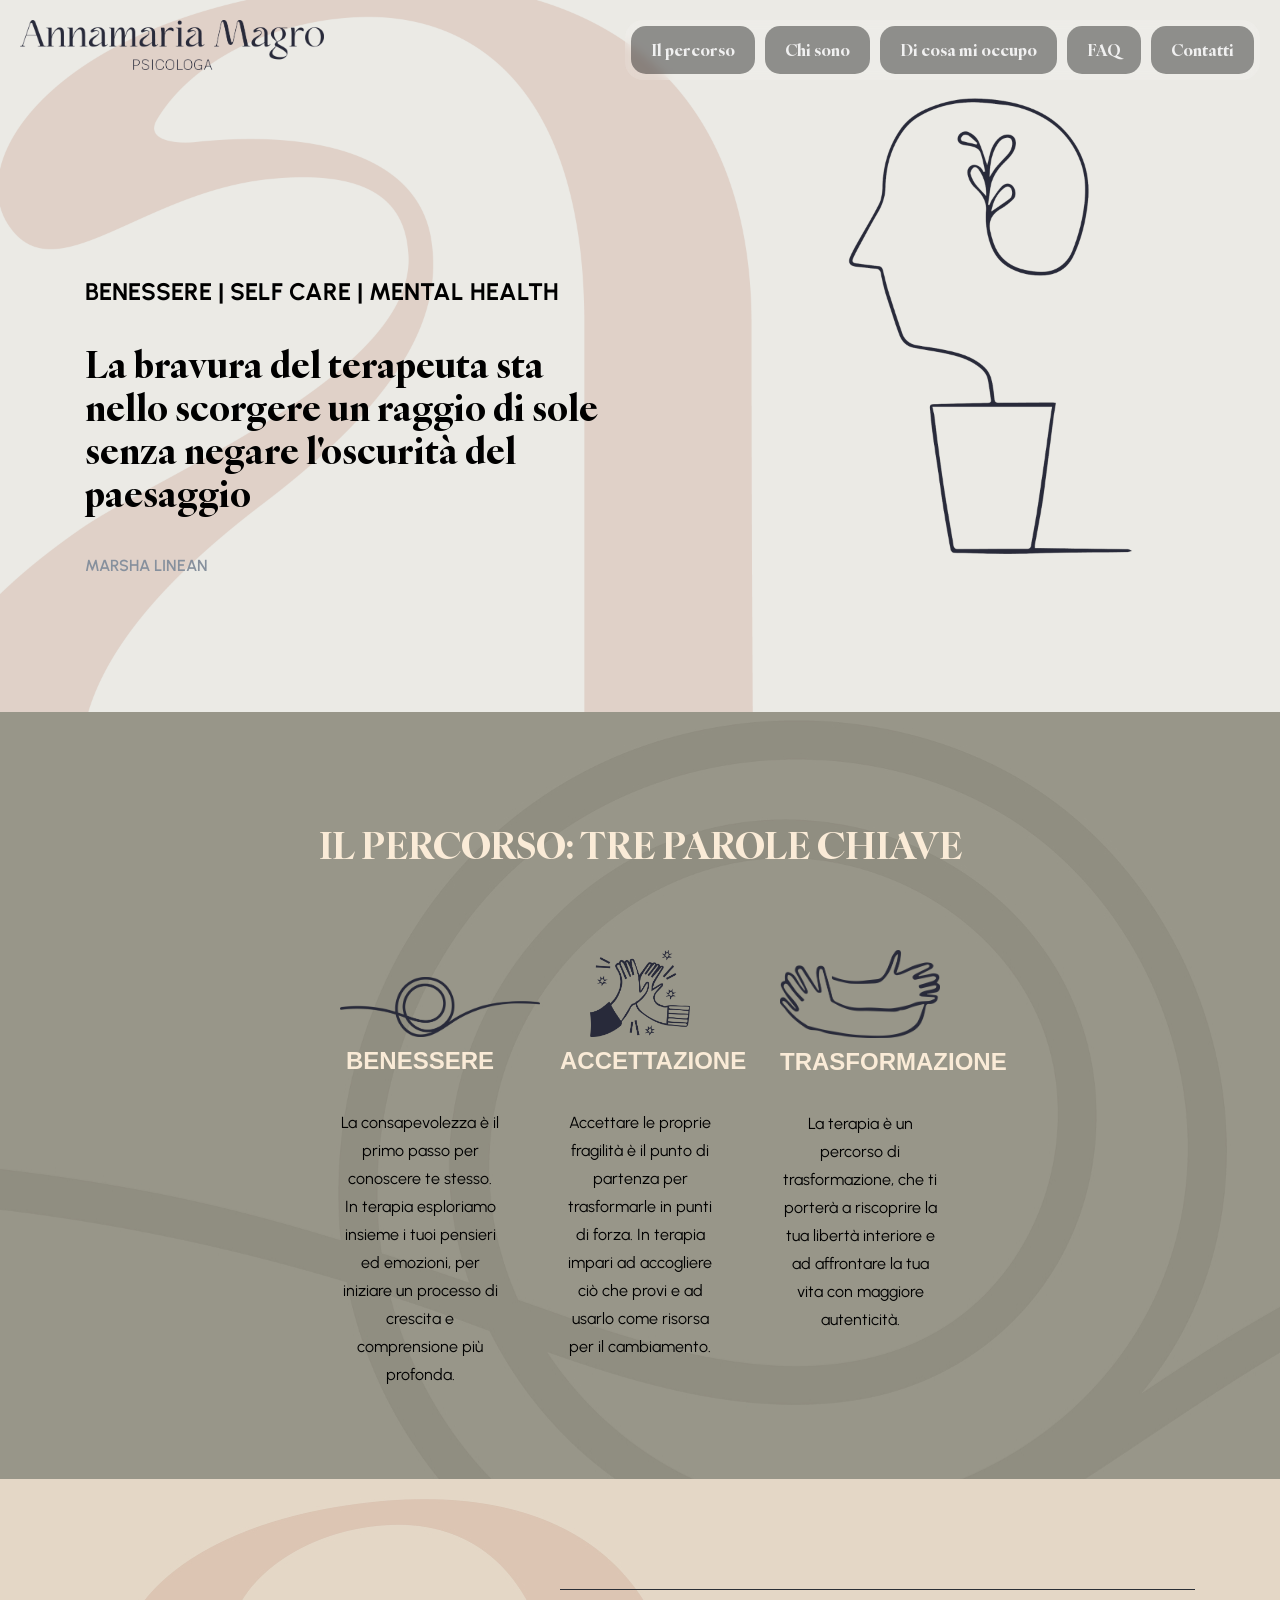
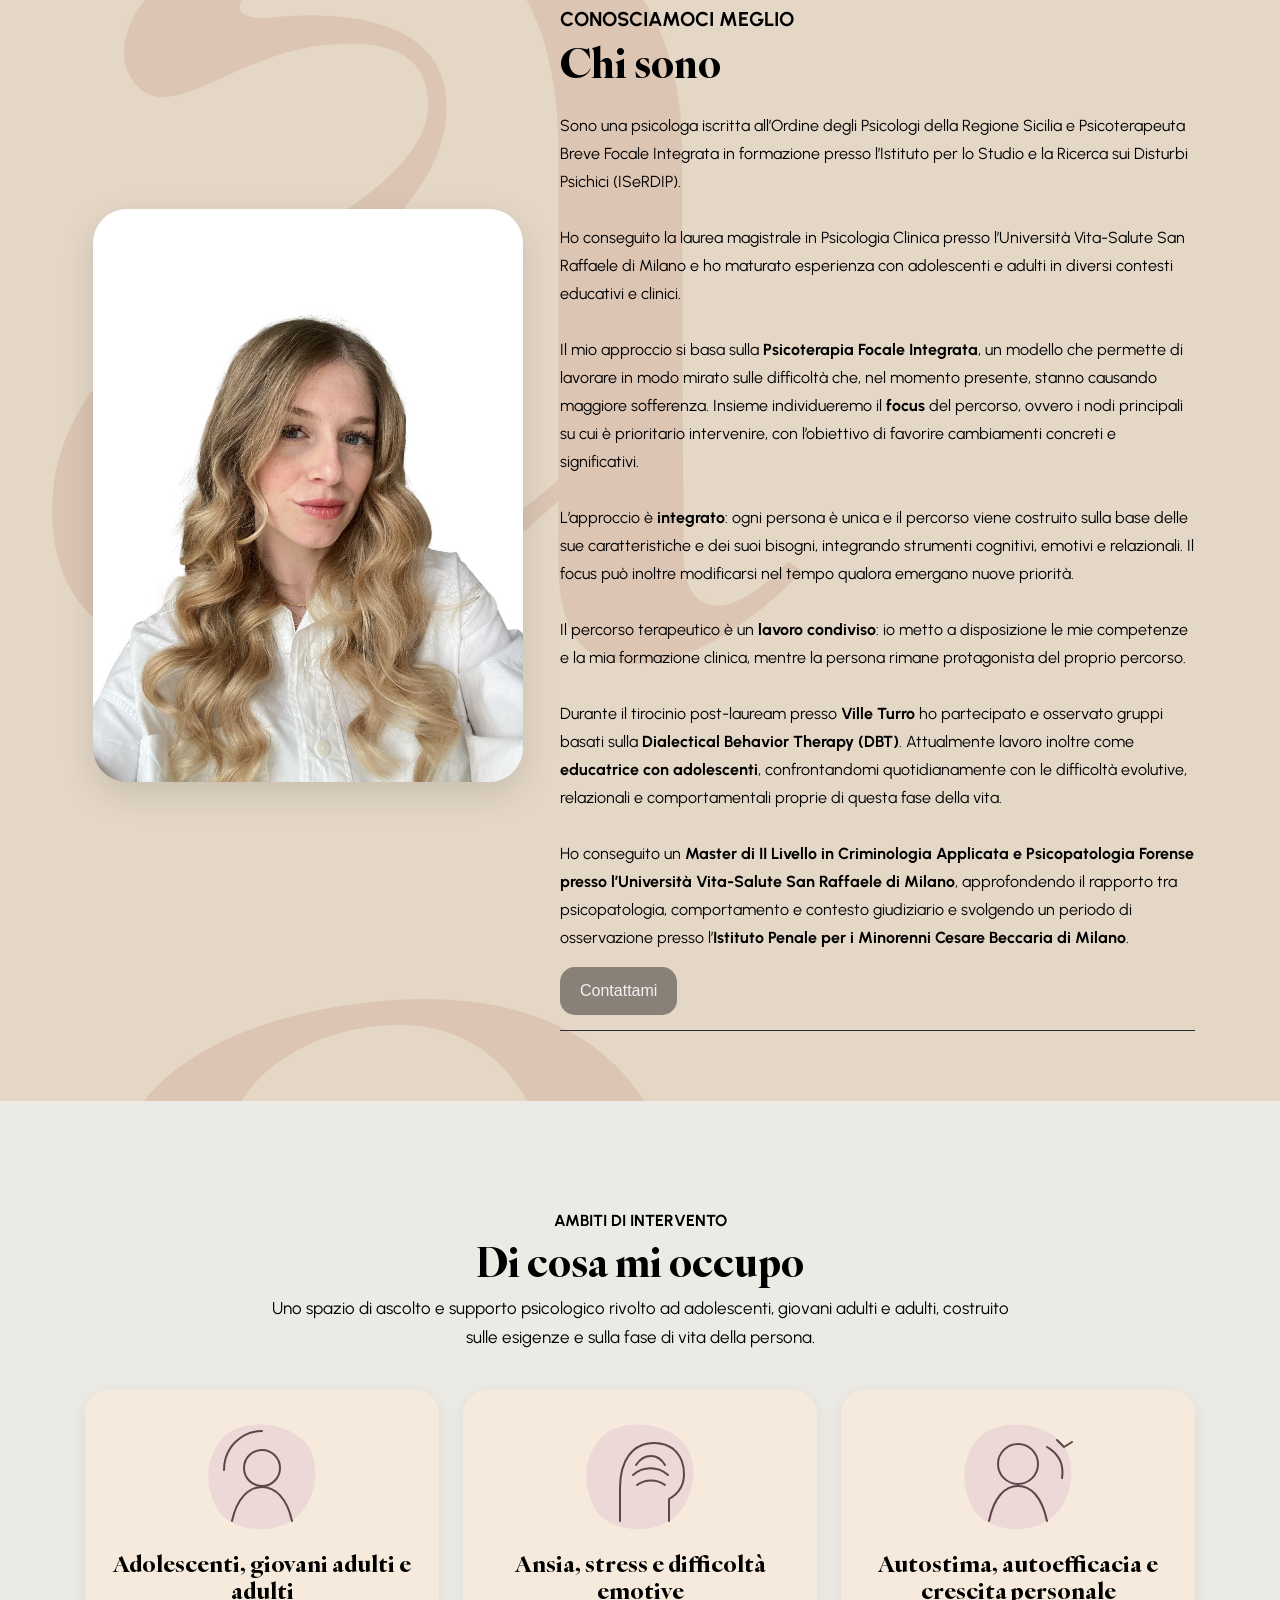
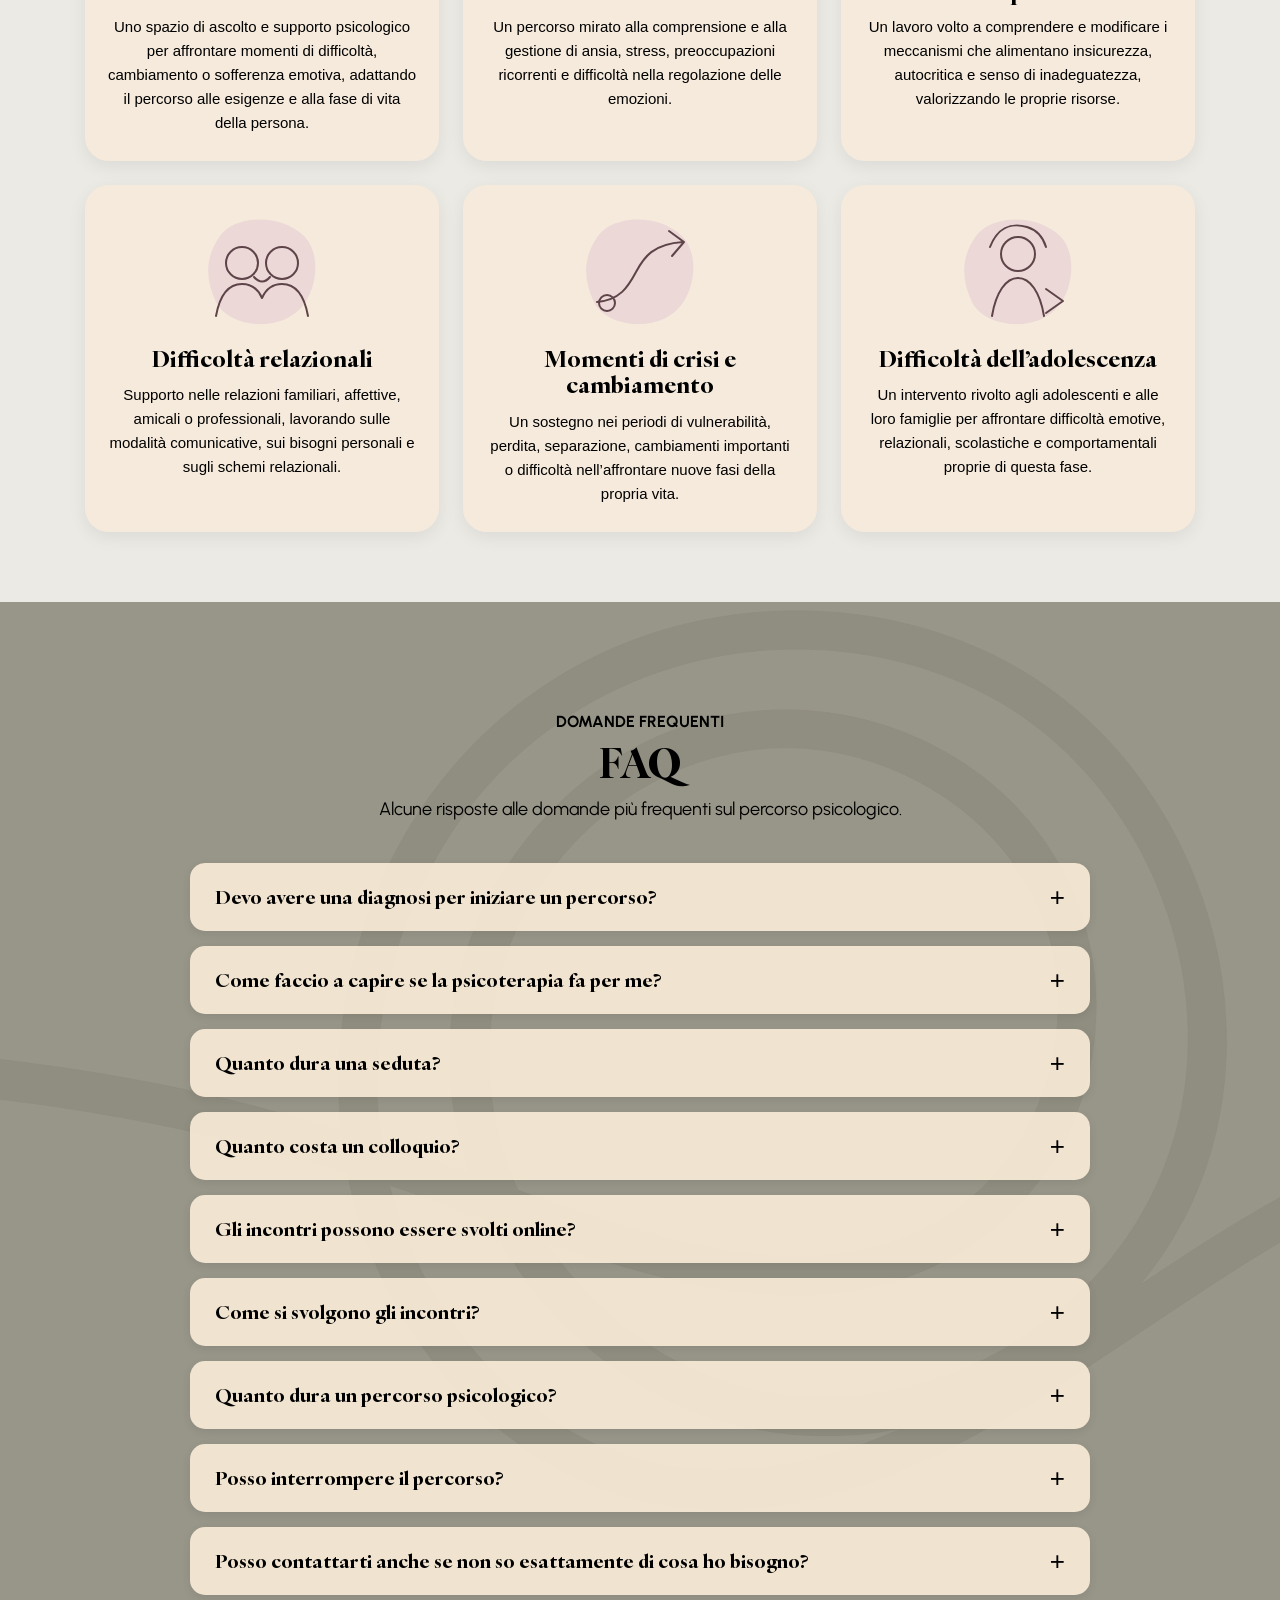
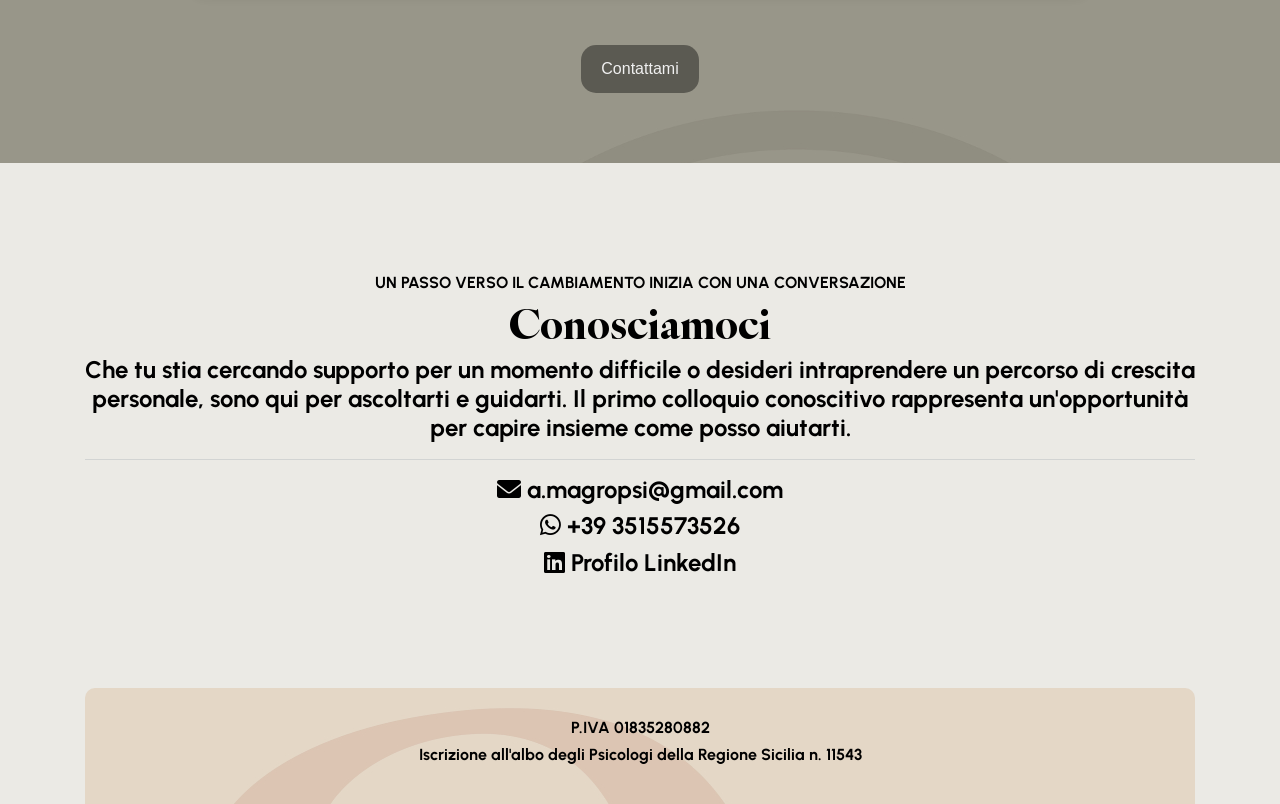
==== index.html @ 73b99086 "Rename index_menu_aggiornato.html to index.html" ====
<!doctype html>
<html class="no-js" lang="it">

<head>
   <meta charset="utf-8">
   <meta http-equiv="x-ua-compatible" content="ie=edge">

   <title>Dottoressa Annamaria Magro - Psicologa e Psicoterapeuta in formazione</title>

   <meta name="description" content="Dottoressa Annamaria Magro - Psicologa e Psicoterapeuta Breve Focale Integrata in formazione. Supporto psicologico per adolescenti, giovani adulti e adulti.">
   <meta name="viewport" content="width=device-width, initial-scale=1">
   <meta name="theme-style-mode" content="1">

   <link rel="shortcut icon" type="image/x-icon" href="assets/img/favicon.ico">

   <link rel="stylesheet" href="assets/css/bootstrap.min.css">
   <link rel="stylesheet" href="assets/css/animate.min.css">
   <link rel="stylesheet" href="assets/css/backToTop.css">
   <link rel="stylesheet" href="assets/css/default.css">
   <link rel="stylesheet" href="assets/css/style.css">

   <link rel="stylesheet"
      href="https://cdnjs.cloudflare.com/ajax/libs/font-awesome/6.0.0-beta3/css/all.min.css">
</head>

<style>

@font-face {
   font-family: 'IvyOra Display';
   src: url('assets/fonts/IvyOraDisplay-Bold.ttf') format('truetype');
}

/* =========================
   LOGO
========================= */

.logo {
   position: absolute;
   top: 20px;
   left: 20px;
   width: auto;
   height: 50px;
   z-index: 1000;
}


/* =========================
   MENU BUTTONS
========================= */

.buttons {
   display: none;
}

button {
   font-family: "Inter", sans-serif;
   padding: 10px 20px;
   font-size: 16px;
   color: #f0f0f0;
   background-color: rgba(0, 0, 0, 0.4);
   border: none;
   border-radius: 15px;
   cursor: pointer;
   transition: background-color 0.3s, color 0.3s;
}

button:hover {
   background-color: #FF69B4;
   color: white;
}


/* =========================
   DESKTOP
========================= */

@media (min-width: 1000px) {

   .buttons {
      position: fixed;
      top: 20px;
      right: 20px;
      display: flex;
      flex-direction: row;
      gap: 10px;
      z-index: 9999;
      padding: 6px;
      border-radius: 18px;
      background: rgba(255, 255, 255, 0.12);
      backdrop-filter: blur(5px);
      -webkit-backdrop-filter: blur(5px);
   }

   .text-box-container {
      display: flex;
      justify-content: center;
      gap: 20px;
      margin-top: 20px;
   }

   .text-box {
      border-radius: 15px;
      padding: 20px;
      text-align: center;
      width: 200px;
   }

   .text-box img {
      width: 100%;
      height: auto;
      border-radius: 15px 15px 0 0;
   }

   .text-box h3 {
      margin: 10px 0 5px;
      color: #FAEBD7;
      font-family: "Inter", sans-serif;
   }

   .text-box p {
      margin: 0;
   }

   .art-name-details-d h4:not(:last-of-type)::after {
      content: '';
      position: absolute;
      left: -21px;
      top: 19px;
      width: 2px;
      height: calc(100% + 120px);
      background-color: #000;
   }
}


/* =========================
   MOBILE
========================= */

@media (max-width: 999px) {

   .text-box-container {
      display: flex;
      flex-direction: column;
      align-items: center;
      gap: 20px;
   }

   .text-box {
      text-align: center;
      width: 100%;
   }

   .text-box img {
      margin: 0 auto;
   }

   .art-name-details-d h4:not(:last-of-type)::after {
      content: '';
      position: absolute;
      left: -21px;
      top: 19px;
      width: 2px;
      height: calc(100% + 200px);
      background-color: #000;
   }

   .custom-br {
      display: none;
   }

   .logo {
      transform: translateX(10px);
   }

   .buttons {
      flex-wrap: wrap;
      justify-content: center;
      right: 10px;
      left: 10px;
   }

   .buttons button {
      font-size: 14px;
      padding: 8px 12px;
   }
}


/* =========================
   TIMELINE / ABOUT
========================= */

.art-name-details-d {
   position: relative;
   padding-left: 30px;
}

.art-name-details-d h4 {
   position: relative;
   margin-bottom: 20px;
   padding-left: 10px;
}

.art-name-details-d h4::before {
   content: '';
   position: absolute;
   left: -30px;
   top: 0;
   width: 20px;
   height: 20px;
   border: 2px solid #000;
   border-radius: 50%;
   background-color: #FAEBD7;
}


/* =========================
   FAQ
========================= */

.faq-section {
   max-width: 900px;
   margin: 0 auto;
}

.faq-item {
   margin-bottom: 15px;
   border-radius: 15px;
   overflow: hidden;
   background-color: rgba(250, 235, 215, 0.90);
   box-shadow: 0 3px 10px rgba(0, 0, 0, 0.08);
}

.faq-question {
   width: 100%;
   display: flex;
   align-items: center;
   justify-content: space-between;
   text-align: left;

   padding: 20px 25px;

   background-color: transparent;
   color: #000000;

   border: none;
   border-radius: 0;

   font-family: 'IvyOra Display';
   font-size: 19px;

   cursor: pointer;
}

.faq-question:hover {
   background-color: rgba(255, 105, 180, 0.15);
   color: #000000;
}

.faq-icon {
   font-family: Arial, sans-serif;
   font-size: 26px;
   font-weight: normal;
   margin-left: 20px;
   transition: transform 0.3s ease;
}

.faq-answer {
   display: none;
   padding: 0 25px 22px 25px;
}

.faq-answer p {
   margin: 0;
   color: #000000;
   font-family: "Inter", sans-serif;
   font-size: 16px;
   line-height: 1.7;
}

.faq-item.active .faq-answer {
   display: block;
}

.faq-item.active .faq-icon {
   transform: rotate(45deg);
}


/* =========================
   FAQ MOBILE
========================= */

@media (max-width: 767px) {

   .faq-section {
      width: 100%;
   }

   .faq-question {
      font-size: 16px;
      padding: 17px 18px;
   }

   .faq-answer {
      padding: 0 18px 18px 18px;
   }

   .faq-answer p {
      font-size: 15px;
      line-height: 1.6;
   }

   .faq-icon {
      font-size: 23px;
      margin-left: 10px;
   }
}


/* =========================
   CHI SONO / AREE DI INTERVENTO
========================= */
.about-split { align-items: center; }
.about-photo-wrap { text-align: center; margin-bottom: 30px; }
.about-photo { width: 100%; max-width: 430px; max-height: 600px; object-fit: cover; object-position: center top; border-radius: 34px; box-shadow: 0 12px 35px rgba(0,0,0,.12); }
.about-copy { max-width: 650px; }
.about-copy p { color:#000; line-height:1.75; font-size:16px; }
.intervention-intro { max-width: 760px; margin: 0 auto 38px; color:#000; font-size:17px; line-height:1.7; }
.intervention-grid { display:grid; grid-template-columns:repeat(3,1fr); gap:24px; }
.intervention-card { background:rgba(250,235,215,.72); border-radius:24px; padding:26px 22px; text-align:center; box-shadow:0 5px 18px rgba(0,0,0,.07); }
.intervention-card img { width:120px; height:120px; object-fit:contain; margin:0 auto 14px; }
.intervention-card h3 { color:#000; font-family:'IvyOra Display'; font-size:23px; line-height:1.15; margin-bottom:12px; }
.intervention-card p { color:#000; font-family:'Inter',sans-serif; font-size:15px; line-height:1.6; margin:0; }
@media (max-width: 999px) { .intervention-grid { grid-template-columns:repeat(2,1fr); } .about-copy { margin:0 auto; } }
@media (max-width: 600px) { .intervention-grid { grid-template-columns:1fr; } .about-photo { max-width:330px; border-radius:26px; } .intervention-card { padding:22px 18px; } }


/* =========================
   MENU MOBILE COMPATTO
========================= */
.mobile-menu-toggle { display: none; }

@media (max-width: 999px) {
   .mobile-menu-toggle {
      position: fixed;
      top: 16px;
      right: 16px;
      z-index: 10001;
      display: flex;
      align-items: center;
      justify-content: center;
      width: 46px;
      height: 46px;
      padding: 0;
      border-radius: 50%;
      font-size: 22px;
      background-color: rgba(0, 0, 0, 0.58);
      color: #fff;
      box-shadow: 0 4px 14px rgba(0,0,0,.15);
   }

   .buttons {
      position: fixed;
      top: 70px;
      right: 16px;
      left: auto;
      z-index: 10000;
      display: none;
      width: min(270px, calc(100vw - 32px));
      padding: 12px;
      flex-direction: column;
      flex-wrap: nowrap;
      gap: 8px;
      border-radius: 18px;
      background: rgba(30, 30, 30, 0.90);
      box-shadow: 0 8px 24px rgba(0,0,0,.18);
      backdrop-filter: blur(8px);
      -webkit-backdrop-filter: blur(8px);
   }

   .buttons.mobile-open { display: flex; }

   .buttons button {
      width: 100%;
      font-size: 15px;
      padding: 10px 14px;
      text-align: center;
      background-color: rgba(255,255,255,.10);
   }
}

</style>


<body class="body-bg">

<main style="background-image: url('assets/img/sfondo1.jpg');">

   <!-- =========================
        LOGO
   ========================== -->

   <a href="index.html">
      <img src="assets/img/logo.png"
           alt="Logo"
           class="logo">
   </a>


   <!-- =========================
        HERO
   ========================== -->

   <section class="oc-category-area pt-110 pb-70"
      style="
         background-image: url('assets/img/sfondo11.png');
         background-size: cover;
         height: 712px;
      ">

      <div class="container">

         <button class="mobile-menu-toggle" type="button"
            onclick="toggleMobileMenu()" aria-label="Apri il menu" aria-expanded="false">
            <i class="fas fa-bars"></i>
         </button>

         <!-- MENU -->

         <div class="buttons">

             <button onclick="scrollToBlock('block2')" style="font-family: 'IvyOra Display';">Il percorso</button>
             <button onclick="scrollToBlock('block3')" style="font-family: 'IvyOra Display';">Chi sono</button>
             <button onclick="scrollToBlock('block-interventi')" style="font-family: 'IvyOra Display';">Di cosa mi occupo</button>
             <button onclick="scrollToBlock('block5')" style="font-family: 'IvyOra Display';">FAQ</button>
             <button onclick="scrollToBlock('block4')" style="font-family: 'IvyOra Display';">Contatti</button>

          </div>


         <div class="row">

            <div class="col-xl-6 col-lg-5">

               <div class="art-details-content wow fadeInUp">

                  <div>

                     <br>

                     <div class="custom-br">
                        <br><br><br><br><br>
                     </div>

                     <h3 style="color: #000000;">
                        BENESSERE | SELF CARE | MENTAL HEALTH
                     </h3>

                     <br>

                     <h2 style="
                        color: #000000;
                        font-family: 'IvyOra Display';
                     ">
                        La bravura del terapeuta sta nello scorgere
                        un raggio di sole senza negare l'oscurità
                        del paesaggio
                     </h2>

                  </div>

                  <br>

                  <div class="created-by">
                     MARSHA LINEAN
                  </div>

               </div>

            </div>

         </div>

      </div>

   </section>


   <!-- =========================
        BLOCK 2 - SELF CARE
   ========================== -->

   <section class="oc-category-area pt-110 pb-70"
      style="background-image: url('assets/img/image2.jpg');"
      id="block2">

      <div class="container">

         <div class="row wow fadeInUp">

            <div class="col-lg-12">

               <div class="section-title1 pos-rel text-center mb-40">

                  <h1 class="section-main-title1"
                     style="
                        color: #FAEBD7;
                        font-family: 'IvyOra Display';
                     ">
                     IL PERCORSO: TRE PAROLE CHIAVE
                  </h1>

               </div>

            </div>

         </div>


         <div class="row wow fadeInUp">

            <div class="text-box-container">


               <!-- BENESSERE -->

               <div class="text-box">

                  <img src="assets/img/block2_1.png"
                       alt="Benessere"
                       style="
                          margin-top: 27.5px;
                          height: auto;
                          width: 200px;
                       ">

                  <h3>BENESSERE</h3>

                  <br>

                  <p style="color: #000000;">
                     La consapevolezza è il primo passo per conoscere
                     te stesso. In terapia esploriamo insieme i tuoi
                     pensieri ed emozioni, per iniziare un processo di
                     crescita e comprensione più profonda.
                  </p>

               </div>


               <!-- ACCETTAZIONE -->

               <div class="text-box">

                  <img src="assets/img/block2_2.png"
                       alt="Accettazione"
                       style="
                          height: auto;
                          width: 100px;
                       ">

                  <h3>ACCETTAZIONE</h3>

                  <br>

                  <p style="color: #000000;">
                     Accettare le proprie fragilità è il punto di partenza
                     per trasformarle in punti di forza. In terapia impari
                     ad accogliere ciò che provi e ad usarlo come risorsa
                     per il cambiamento.
                  </p>

               </div>


               <!-- TRASFORMAZIONE -->

               <div class="text-box">

                  <img src="assets/img/block2_3.png"
                       alt="Trasformazione"
                       style="
                          height: auto;
                          width: 160px;
                       ">

                  <h3>TRASFORMAZIONE</h3>

                  <br>

                  <p style="color: #000000;">
                     La terapia è un percorso di trasformazione, che ti
                     porterà a riscoprire la tua libertà interiore e ad
                     affrontare la tua vita con maggiore autenticità.
                  </p>

               </div>

            </div>

         </div>

      </div>

   </section>


   <!-- =========================
        BLOCK 3 - CHI SONO
   ========================== -->

   <section class="oc-category-area pt-110 pb-70"
      style="background-image: url('assets/img/image3.jpg');"
      id="block3">

      <div class="container">
         <div class="row about-split wow fadeInUp">

            <div class="col-xl-5 col-lg-5">
               <div class="about-photo-wrap">
                  <img src="assets/img/annamaria-magro.jpg"
                       alt="Dottoressa Annamaria Magro, psicologa"
                       class="about-photo">
               </div>
            </div>

            <div class="col-xl-7 col-lg-7">
               <div class="art-details-content about-copy">
                  <div class="art-name-details">
                     <h4 style="color:#000000;">CONOSCIAMOCI MEGLIO</h4>
                     <h1 style="color:#000000; font-family:'IvyOra Display'; margin-bottom:25px;">Chi sono</h1>

                     <p>
                        Sono una psicologa iscritta all’Ordine degli Psicologi della Regione Sicilia e Psicoterapeuta Breve Focale Integrata in formazione presso l’Istituto per lo Studio e la Ricerca sui Disturbi Psichici (ISeRDIP).
                        <br><br>
                        Ho conseguito la laurea magistrale in Psicologia Clinica presso l’Università Vita-Salute San Raffaele di Milano e ho maturato esperienza con adolescenti e adulti in diversi contesti educativi e clinici.
                        <br><br>
                        Il mio approccio si basa sulla <strong>Psicoterapia Focale Integrata</strong>, un modello che permette di lavorare in modo mirato sulle difficoltà che, nel momento presente, stanno causando maggiore sofferenza. Insieme individueremo il <strong>focus</strong> del percorso, ovvero i nodi principali su cui è prioritario intervenire, con l’obiettivo di favorire cambiamenti concreti e significativi.
                        <br><br>
                        L’approccio è <strong>integrato</strong>: ogni persona è unica e il percorso viene costruito sulla base delle sue caratteristiche e dei suoi bisogni, integrando strumenti cognitivi, emotivi e relazionali. Il focus può inoltre modificarsi nel tempo qualora emergano nuove priorità.
                        <br><br>
                        Il percorso terapeutico è un <strong>lavoro condiviso</strong>: io metto a disposizione le mie competenze e la mia formazione clinica, mentre la persona rimane protagonista del proprio percorso.
                        <br><br>
                        Durante il tirocinio post-lauream presso <strong>Ville Turro</strong> ho partecipato e osservato gruppi basati sulla <strong>Dialectical Behavior Therapy (DBT)</strong>. Attualmente lavoro inoltre come <strong>educatrice con adolescenti</strong>, confrontandomi quotidianamente con le difficoltà evolutive, relazionali e comportamentali proprie di questa fase della vita.
                        <br><br>
                        Ho conseguito un <strong>Master di II Livello in Criminologia Applicata e Psicopatologia Forense presso l’Università Vita-Salute San Raffaele di Milano</strong>, approfondendo il rapporto tra psicopatologia, comportamento e contesto giudiziario e svolgendo un periodo di osservazione presso l’<strong>Istituto Penale per i Minorenni Cesare Beccaria di Milano</strong>.
                     </p>

                     <button onclick="scrollToBlock('block4')">Contattami</button>
                  </div>
               </div>
            </div>

         </div>
      </div>
   </section>


   <!-- =========================
        BLOCK 4 - DI COSA MI OCCUPO
   ========================== -->

   <section class="oc-category-area pt-110 pb-70"
      style="background-image: url('assets/img/sfondo1.jpg');"
      id="block-interventi">

      <div class="container">
         <div class="row wow fadeInUp">
            <div class="col-lg-12 text-center">
               <h5 style="color:#000000;">AMBITI DI INTERVENTO</h5>
               <h1 style="color:#000000; font-family:'IvyOra Display';">Di cosa mi occupo</h1>
               <p class="intervention-intro">Uno spazio di ascolto e supporto psicologico rivolto ad adolescenti, giovani adulti e adulti, costruito sulle esigenze e sulla fase di vita della persona.</p>
            </div>
         </div>

         <div class="intervention-grid wow fadeInUp">
            <div class="intervention-card">
               <img src="assets/img/area-supporto.svg" alt="Illustrazione supporto psicologico">
               <h3>Adolescenti, giovani adulti e adulti</h3>
               <p>Uno spazio di ascolto e supporto psicologico per affrontare momenti di difficoltà, cambiamento o sofferenza emotiva, adattando il percorso alle esigenze e alla fase di vita della persona.</p>
            </div>

            <div class="intervention-card">
               <img src="assets/img/area-ansia.svg" alt="Illustrazione ansia e stress">
               <h3>Ansia, stress e difficoltà emotive</h3>
               <p>Un percorso mirato alla comprensione e alla gestione di ansia, stress, preoccupazioni ricorrenti e difficoltà nella regolazione delle emozioni.</p>
            </div>

            <div class="intervention-card">
               <img src="assets/img/area-autostima.svg" alt="Illustrazione autostima e crescita personale">
               <h3>Autostima, autoefficacia e crescita personale</h3>
               <p>Un lavoro volto a comprendere e modificare i meccanismi che alimentano insicurezza, autocritica e senso di inadeguatezza, valorizzando le proprie risorse.</p>
            </div>

            <div class="intervention-card">
               <img src="assets/img/area-relazioni.svg" alt="Illustrazione difficoltà relazionali">
               <h3>Difficoltà relazionali</h3>
               <p>Supporto nelle relazioni familiari, affettive, amicali o professionali, lavorando sulle modalità comunicative, sui bisogni personali e sugli schemi relazionali.</p>
            </div>

            <div class="intervention-card">
               <img src="assets/img/area-cambiamento.svg" alt="Illustrazione momenti di crisi e cambiamento">
               <h3>Momenti di crisi e cambiamento</h3>
               <p>Un sostegno nei periodi di vulnerabilità, perdita, separazione, cambiamenti importanti o difficoltà nell’affrontare nuove fasi della propria vita.</p>
            </div>

            <div class="intervention-card">
               <img src="assets/img/area-adolescenza.svg" alt="Illustrazione adolescenza">
               <h3>Difficoltà dell’adolescenza</h3>
               <p>Un intervento rivolto agli adolescenti e alle loro famiglie per affrontare difficoltà emotive, relazionali, scolastiche e comportamentali proprie di questa fase.</p>
            </div>
         </div>
      </div>
   </section>
   
   <!-- =========================
        BLOCK 4 - FAQ
   ========================== -->

   <section class="oc-category-area pt-110 pb-70"
      style="background-image: url('assets/img/image2.jpg');"
      id="block5">

      <div class="container">

         <!-- TITOLO -->

         <div class="row wow fadeInUp">

            <div class="col-lg-12">

               <div class="section-title1 pos-rel text-center mb-40">

                  <h5 style="color: #000000;">
                     DOMANDE FREQUENTI
                  </h5>

                  <h1 style="
                     color: #000000;
                     font-family: 'IvyOra Display';
                  ">
                     FAQ
                  </h1>

                  <p style="
                     color: #000000;
                     font-size: 18px;
                  ">
                     Alcune risposte alle domande più frequenti
                     sul percorso psicologico.
                  </p>

               </div>

            </div>

         </div>


         <!-- FAQ -->

         <div class="row wow fadeInUp">

            <div class="col-lg-12">

               <div class="faq-section">


                  <!-- FAQ 1 -->

                  <div class="faq-item">

                     <button class="faq-question"
                        onclick="toggleFaq(this)">

                        <span>
                           Devo avere una diagnosi per iniziare
                           un percorso?
                        </span>

                        <span class="faq-icon">
                           +
                        </span>

                     </button>

                     <div class="faq-answer">

                        <p>
                           No. È possibile rivolgersi a uno psicologo anche
                           quando non si ha una diagnosi, ma si sta
                           attraversando un momento di difficoltà,
                           cambiamento o sofferenza e si desidera comprendere
                           meglio ciò che si sta vivendo.
                        </p>

                     </div>

                  </div>


                  <!-- FAQ 2 -->

                  <div class="faq-item">

                     <button class="faq-question"
                        onclick="toggleFaq(this)">

                        <span>
                           Come faccio a capire se la psicoterapia
                           fa per me?
                        </span>

                        <span class="faq-icon">
                           +
                        </span>

                     </button>

                     <div class="faq-answer">

                        <p>
                           Il primo colloquio serve anche a questo. È uno
                           spazio per conoscerci, comprendere insieme la
                           situazione e valutare quale tipo di intervento
                           possa essere più adeguato alle tue esigenze.
                        </p>

                     </div>

                  </div>


                  <!-- FAQ 3 -->

                  <div class="faq-item">

                     <button class="faq-question"
                        onclick="toggleFaq(this)">

                        <span>
                           Quanto dura una seduta?
                        </span>

                        <span class="faq-icon">
                           +
                        </span>

                     </button>

                     <div class="faq-answer">

                        <p>
                           Ogni colloquio ha una durata di
                           <strong>45 minuti</strong>.
                        </p>

                     </div>

                  </div>


                  <!-- FAQ 4 -->

                  <div class="faq-item">

                     <button class="faq-question"
                        onclick="toggleFaq(this)">

                        <span>
                           Quanto costa un colloquio?
                        </span>

                        <span class="faq-icon">
                           +
                        </span>

                     </button>

                     <div class="faq-answer">

                        <p>
                           Il costo di un colloquio è di
                           <strong>60 €</strong>.
                        </p>

                     </div>

                  </div>


                  <!-- FAQ 5 -->

                  <div class="faq-item">

                     <button class="faq-question"
                        onclick="toggleFaq(this)">

                        <span>
                           Gli incontri possono essere svolti online?
                        </span>

                        <span class="faq-icon">
                           +
                        </span>

                     </button>

                     <div class="faq-answer">

                        <p>
                           Sì. Gli incontri possono essere svolti
                           <strong>online</strong> oppure
                           <strong>in presenza presso il mio studio a
                           Milano, in Via Rossini 3</strong>.
                        </p>

                     </div>

                  </div>


                  <!-- FAQ 6 -->

                  <div class="faq-item">

                     <button class="faq-question"
                        onclick="toggleFaq(this)">

                        <span>
                           Come si svolgono gli incontri?
                        </span>

                        <span class="faq-icon">
                           +
                        </span>

                     </button>

                     <div class="faq-answer">

                        <p>
                           Gli incontri hanno generalmente una cadenza
                           settimanale, ma la frequenza può essere concordata
                           e modificata nel corso del percorso in base alle
                           esigenze della persona e agli obiettivi condivisi.
                        </p>

                     </div>

                  </div>


                  <!-- FAQ 7 -->

                  <div class="faq-item">

                     <button class="faq-question"
                        onclick="toggleFaq(this)">

                        <span>
                           Quanto dura un percorso psicologico?
                        </span>

                        <span class="faq-icon">
                           +
                        </span>

                     </button>

                     <div class="faq-answer">

                        <p>
                           Non esiste una durata uguale per tutti.
                           La Psicoterapia Focale Integrata permette di
                           lavorare in modo mirato su obiettivi specifici,
                           monitorando nel tempo l'andamento del percorso.

                           <br><br>

                           Il focus può inoltre essere ridefinito qualora
                           emergano nuove priorità.
                        </p>

                     </div>

                  </div>


                  <!-- FAQ 8 -->

                  <div class="faq-item">

                     <button class="faq-question"
                        onclick="toggleFaq(this)">

                        <span>
                           Posso interrompere il percorso?
                        </span>

                        <span class="faq-icon">
                           +
                        </span>

                     </button>

                     <div class="faq-answer">

                        <p>
                           Sì. Il percorso viene concordato e monitorato
                           insieme. Anche la conclusione rappresenta una fase
                           importante del lavoro terapeutico e, quando
                           possibile, viene discussa e programmata insieme,
                           valutando i risultati raggiunti e gli eventuali
                           aspetti ancora da approfondire.
                        </p>

                     </div>

                  </div>


                  <!-- FAQ 9 -->

                  <div class="faq-item">

                     <button class="faq-question"
                        onclick="toggleFaq(this)">

                        <span>
                           Posso contattarti anche se non so esattamente
                           di cosa ho bisogno?
                        </span>

                        <span class="faq-icon">
                           +
                        </span>

                     </button>

                     <div class="faq-answer">

                        <p>
                           Certamente. Non è necessario avere già chiaro
                           quale sia il problema o quale percorso
                           intraprendere.

                           <br><br>

                           Il primo colloquio può essere proprio l'occasione
                           per fare chiarezza sulla situazione e comprendere
                           insieme da dove iniziare.
                        </p>

                     </div>

                  </div>


               </div>

            </div>

         </div>


         <!-- PULSANTE CONTATTI -->

         <div class="row">

            <div class="col-lg-12 text-center"
               style="margin-top: 35px;">

               <button onclick="scrollToBlock('block4')">
                  Contattami
               </button>

            </div>

         </div>

      </div>

   </section>

</main>

<!-- =========================
        BLOCK 5 - CONTACT
   ========================== -->

   <section class="oc-category-area pt-110 pb-70"
      style="background-image: url('assets/img/sfondo1.jpg');"
      id="block4">

      <div class="container">

         <div class="row wow fadeInUp">

            <div class="col-lg-12">

               <div class="section-title1 pos-rel text-center mb-40">

                  <h5 style="color: #000000;">
                     UN PASSO VERSO IL CAMBIAMENTO INIZIA
                     CON UNA CONVERSAZIONE
                  </h5>

                  <h1 style="
                     color: #000000;
                     font-family: 'IvyOra Display';
                  ">
                     Conosciamoci
                  </h1>

                  <h3 style="color: #000000;">

                     Che tu stia cercando supporto per un momento difficile
                     o desideri intraprendere un percorso di crescita
                     personale, sono qui per ascoltarti e guidarti.

                     Il primo colloquio conoscitivo rappresenta
                     un'opportunità per capire insieme come posso aiutarti.

                  </h3>

                  <hr>


                  <h3 style="color: #000000;">
                     <i class="fas fa-envelope"></i>
                     a.magropsi@gmail.com
                  </h3>


                  <h3 style="color: #000000;">
                     <i class="fab fa-whatsapp"></i>
                     +39 3515573526
                  </h3>


                  <a href="https://www.linkedin.com/in/annamaria-magro-199384277/"
                     target="_blank"
                     rel="noopener noreferrer"
                     style="text-decoration: none;">

                     <h3 style="color: #000000;">
                        <i class="fab fa-linkedin"></i>
                        Profilo LinkedIn
                     </h3>

                  </a>

               </div>

            </div>

         </div>

      </div>

   </section>


<!-- =========================
     FOOTER
========================== -->

<footer>

   <div class="copyright-area copyright1-area"
      style="background-image: url('assets/img/sfondo1.jpg');">

      <div class="container">

         <div class="copyright1-inner"
            style="background-image: url('assets/img/image3.jpg');">

            <div class="row wow fadeInUp">

               <div class="col-lg-12">

                  <div class="section-title1 pos-rel text-center mb-10">

                     <h5 style="color: #000000;">
                        P.IVA 01835280882
                     </h5>

                     <h5 style="color: #000000;">
                        Iscrizione all'albo degli Psicologi
                        della Regione Sicilia n. 11543
                     </h5>

                  </div>

               </div>

            </div>

         </div>

      </div>

   </div>

</footer>


<!-- =========================
     JAVASCRIPT
========================== -->

<script>

   /* =========================
      SCROLL MENU
   ========================== */


   function toggleMobileMenu() {
      const menu = document.querySelector('.buttons');
      const toggle = document.querySelector('.mobile-menu-toggle');
      if (!menu || !toggle) return;

      const isOpen = menu.classList.toggle('mobile-open');
      toggle.setAttribute('aria-expanded', isOpen ? 'true' : 'false');

      const icon = toggle.querySelector('i');
      if (icon) icon.className = isOpen ? 'fas fa-times' : 'fas fa-bars';
   }

   function closeMobileMenu() {
      const menu = document.querySelector('.buttons');
      const toggle = document.querySelector('.mobile-menu-toggle');
      if (menu) menu.classList.remove('mobile-open');
      if (toggle) {
         toggle.setAttribute('aria-expanded', 'false');
         const icon = toggle.querySelector('i');
         if (icon) icon.className = 'fas fa-bars';
      }
   }

   function scrollToBlock(blockId) {

      const block = document.getElementById(blockId);

      if (block) {

         block.scrollIntoView({
            behavior: 'smooth'
         });

         closeMobileMenu();

      }

   }


   /* =========================
      FAQ ACCORDION
   ========================== */

   function toggleFaq(button) {

      const faqItem = button.parentElement;

      const allFaqItems =
         document.querySelectorAll('.faq-item');

      /*
       * Chiude tutte le altre FAQ.
       * Se vuoi permettere l'apertura contemporanea
       * di più risposte, puoi eliminare questo blocco.
       */

      allFaqItems.forEach(function(item) {

         if (item !== faqItem) {

            item.classList.remove('active');

         }

      });


      /*
       * Apre/chiude la FAQ selezionata
       */

      faqItem.classList.toggle('active');

   }

</script>


<!-- =========================
     JS FILES
========================== -->

<script src="assets/js/vendor/jquery-3.6.0.min.js"></script>
<script src="assets/js/bootstrap.bundle.min.js"></script>
<script src="assets/js/meanmenu.js"></script>
<script src="assets/js/swiper-bundle.min.js"></script>
<script src="assets/js/magnific-popup.min.js"></script>
<script src="assets/js/backToTop.js"></script>
<script src="assets/js/cookie.js"></script>
<script src="assets/js/nice-select.min.js"></script>
<script src="assets/js/counterup.min.js"></script>
<script src="assets/js/wow.min.js"></script>
<script src="assets/js/imagesloaded.pkgd.min.js"></script>
<script src="assets/js/main.js"></script>


</body>
</html>
---- assets/css/backToTop.css ----
.progress-wrap {
	position: fixed;
	right: 50px;
	bottom: 50px;
	height: 46px;
	width: 46px;
	cursor: pointer;
	display: block;
	border-radius: 50px;
	box-shadow: inset 0 0 0 2px rgba(95, 58, 252, 0.2);
	z-index: 99;
	opacity: 0;
	visibility: hidden;
	transform: translateY(15px);
	-webkit-transition: all 200ms linear;
	transition: all 200ms linear;
}

.progress-wrap.active-progress {
	opacity: 1;
	visibility: visible;
	transform: translateY(0);
}

.progress-wrap::after {
	position: absolute;
	content: "\f176";
	font-family: "Font Awesome 5 Pro";
	text-align: center;
	line-height: 46px;
	font-size: 20px;
	color: #5666ff;
	left: 0;
	top: 0;
	height: 46px;
	width: 46px;
	cursor: pointer;
	display: block;
	z-index: 1;
	-webkit-transition: all 200ms linear;
	transition: all 200ms linear;
}

.progress-wrap svg path {
	fill: none;
}

.progress-wrap svg.progress-circle path {
	stroke: #5666ff;
	stroke-width: 4;
	box-sizing: border-box;
	-webkit-transition: all 200ms linear;
	transition: all 200ms linear;
}
---- assets/css/default.css ----
.mt-5{margin-top:5px !important}.mt-10{margin-top:10px}.mt-15{margin-top:15px}.mt-20{margin-top:20px}.mt-25{margin-top:25px}.mt-30{margin-top:30px}.mt-35{margin-top:35px}.mt-40{margin-top:40px}.mt-45{margin-top:45px}.mt-50{margin-top:50px}.mt-55{margin-top:55px}.mt-60{margin-top:60px}.mt-65{margin-top:65px}.mt-70{margin-top:70px}.mt-75{margin-top:75px}.mt-80{margin-top:80px}.mt-85{margin-top:85px}.mt-90{margin-top:90px}.mt-95{margin-top:95px}.mt-100{margin-top:100px}.mt-105{margin-top:105px}.mt-110{margin-top:110px}.mt-115{margin-top:115px}.mt-120{margin-top:120px}.mt-125{margin-top:125px}.mt-130{margin-top:130px}.mt-135{margin-top:135px}.mt-140{margin-top:140px}.mt-145{margin-top:145px}.mt-150{margin-top:150px}.mt-155{margin-top:155px}.mt-160{margin-top:160px}.mt-165{margin-top:165px}.mt-170{margin-top:170px}.mt-175{margin-top:175px}.mt-180{margin-top:180px}.mt-185{margin-top:185px}.mt-190{margin-top:190px}.mt-195{margin-top:195px}.mt-200{margin-top:200px}.mb-5{margin-bottom:5px !important}.mb-10{margin-bottom:10px}.mb-15{margin-bottom:15px}.mb-20{margin-bottom:20px}.mb-25{margin-bottom:25px}.mb-30{margin-bottom:30px}.mb-35{margin-bottom:35px}.mb-40{margin-bottom:40px}.mb-45{margin-bottom:45px}.mb-50{margin-bottom:50px}.mb-55{margin-bottom:55px}.mb-60{margin-bottom:60px}.mb-65{margin-bottom:65px}.mb-70{margin-bottom:70px}.mb-75{margin-bottom:75px}.mb-80{margin-bottom:80px}.mb-85{margin-bottom:85px}.mb-90{margin-bottom:90px}.mb-95{margin-bottom:95px}.mb-100{margin-bottom:100px}.mb-105{margin-bottom:105px}.mb-110{margin-bottom:110px}.mb-115{margin-bottom:115px}.mb-120{margin-bottom:120px}.mb-125{margin-bottom:125px}.mb-130{margin-bottom:130px}.mb-135{margin-bottom:135px}.mb-140{margin-bottom:140px}.mb-145{margin-bottom:145px}.mb-150{margin-bottom:150px}.mb-155{margin-bottom:155px}.mb-160{margin-bottom:160px}.mb-165{margin-bottom:165px}.mb-170{margin-bottom:170px}.mb-175{margin-bottom:175px}.mb-180{margin-bottom:180px}.mb-185{margin-bottom:185px}.mb-190{margin-bottom:190px}.mb-195{margin-bottom:195px}.mb-200{margin-bottom:200px}.ml-5{margin-left:5px}.ml-10{margin-left:10px}.ml-15{margin-left:15px}.ml-20{margin-left:20px}.ml-25{margin-left:25px}.ml-30{margin-left:30px}.ml-35{margin-left:35px}.ml-40{margin-left:40px}.ml-45{margin-left:45px}.ml-50{margin-left:50px}.ml-55{margin-left:55px}.ml-60{margin-left:60px}.ml-65{margin-left:65px}.ml-70{margin-left:70px}.ml-75{margin-left:75px}.ml-80{margin-left:80px}.ml-85{margin-left:85px}.ml-90{margin-left:90px}.ml-95{margin-left:95px}.ml-100{margin-left:100px}.ml-105{margin-left:105px}.ml-110{margin-left:110px}.ml-115{margin-left:115px}.ml-120{margin-left:120px}.ml-125{margin-left:125px}.ml-130{margin-left:130px}.ml-135{margin-left:135px}.ml-140{margin-left:140px}.ml-145{margin-left:145px}.ml-150{margin-left:150px}.ml-155{margin-left:155px}.ml-160{margin-left:160px}.ml-165{margin-left:165px}.ml-170{margin-left:170px}.ml-175{margin-left:175px}.ml-180{margin-left:180px}.ml-185{margin-left:185px}.ml-190{margin-left:190px}.ml-195{margin-left:195px}.ml-200{margin-left:200px}.mr-5{margin-right:5px}.mr-10{margin-right:10px}.mr-15{margin-right:15px}.mr-20{margin-right:20px}.mr-25{margin-right:25px}.mr-30{margin-right:30px}.mr-35{margin-right:35px}.mr-40{margin-right:40px}.mr-45{margin-right:45px}.mr-50{margin-right:50px}.mr-55{margin-right:55px}.mr-60{margin-right:60px}.mr-65{margin-right:65px}.mr-70{margin-right:70px}.mr-75{margin-right:75px}.mr-80{margin-right:80px}.mr-85{margin-right:85px}.mr-90{margin-right:90px}.mr-95{margin-right:95px}.mr-100{margin-right:100px}.mr-105{margin-right:105px}.mr-110{margin-right:110px}.mr-115{margin-right:115px}.mr-120{margin-right:120px}.mr-125{margin-right:125px}.mr-130{margin-right:130px}.mr-135{margin-right:135px}.mr-140{margin-right:140px}.mr-145{margin-right:145px}.mr-150{margin-right:150px}.mr-155{margin-right:155px}.mr-160{margin-right:160px}.mr-165{margin-right:165px}.mr-170{margin-right:170px}.mr-175{margin-right:175px}.mr-180{margin-right:180px}.mr-185{margin-right:185px}.mr-190{margin-right:190px}.mr-195{margin-right:195px}.mr-200{margin-right:200px}.pt-5{padding-top:5px !important}.pt-10{padding-top:10px}.pt-15{padding-top:15px}.pt-20{padding-top:20px}.pt-25{padding-top:25px}.pt-30{padding-top:30px}.pt-35{padding-top:35px}.pt-40{padding-top:40px}.pt-45{padding-top:45px}.pt-50{padding-top:50px}.pt-55{padding-top:55px}.pt-60{padding-top:60px}.pt-65{padding-top:65px}.pt-70{padding-top:70px}.pt-75{padding-top:75px}.pt-80{padding-top:80px}.pt-85{padding-top:85px}.pt-90{padding-top:90px}.pt-95{padding-top:95px}.pt-100{padding-top:100px}.pt-105{padding-top:105px}.pt-110{padding-top:110px}.pt-115{padding-top:115px}.pt-120{padding-top:120px}.pt-125{padding-top:125px}.pt-130{padding-top:130px}.pt-135{padding-top:135px}.pt-140{padding-top:140px}.pt-145{padding-top:145px}.pt-150{padding-top:150px}.pt-155{padding-top:155px}.pt-160{padding-top:160px}.pt-165{padding-top:165px}.pt-170{padding-top:170px}.pt-175{padding-top:175px}.pt-180{padding-top:180px}.pt-185{padding-top:185px}.pt-190{padding-top:190px}.pt-195{padding-top:195px}.pt-200{padding-top:200px}.pb-5{padding-bottom:5px !important}.pb-10{padding-bottom:10px}.pb-15{padding-bottom:15px}.pb-20{padding-bottom:20px}.pb-25{padding-bottom:25px}.pb-30{padding-bottom:30px}.pb-35{padding-bottom:35px}.pb-40{padding-bottom:40px}.pb-45{padding-bottom:45px}.pb-50{padding-bottom:50px}.pb-55{padding-bottom:55px}.pb-60{padding-bottom:60px}.pb-65{padding-bottom:65px}.pb-70{padding-bottom:70px}.pb-75{padding-bottom:75px}.pb-80{padding-bottom:80px}.pb-85{padding-bottom:85px}.pb-90{padding-bottom:90px}.pb-95{padding-bottom:95px}.pb-100{padding-bottom:100px}.pb-105{padding-bottom:105px}.pb-110{padding-bottom:110px}.pb-115{padding-bottom:115px}.pb-120{padding-bottom:120px}.pb-125{padding-bottom:125px}.pb-130{padding-bottom:130px}.pb-135{padding-bottom:135px}.pb-140{padding-bottom:140px}.pb-145{padding-bottom:145px}.pb-150{padding-bottom:150px}.pb-155{padding-bottom:155px}.pb-160{padding-bottom:160px}.pb-165{padding-bottom:165px}.pb-170{padding-bottom:170px}.pb-175{padding-bottom:175px}.pb-180{padding-bottom:180px}.pb-185{padding-bottom:185px}.pb-190{padding-bottom:190px}.pb-195{padding-bottom:195px}.pb-200{padding-bottom:200px}.pl-5{padding-left:5px}.pl-10{padding-left:10px}.pl-15{padding-left:15px}.pl-20{padding-left:20px}.pl-25{padding-left:25px}.pl-30{padding-left:30px}.pl-35{padding-left:35px}.pl-40{padding-left:40px}.pl-45{padding-left:45px}.pl-50{padding-left:50px}.pl-55{padding-left:55px}.pl-60{padding-left:60px}.pl-65{padding-left:65px}.pl-70{padding-left:70px}.pl-75{padding-left:75px}.pl-80{padding-left:80px}.pl-85{padding-left:85px}.pl-90{padding-left:90px}.pl-95{padding-left:95px}.pl-100{padding-left:100px}.pl-105{padding-left:105px}.pl-110{padding-left:110px}.pl-115{padding-left:115px}.pl-120{padding-left:120px}.pl-125{padding-left:125px}.pl-130{padding-left:130px}.pl-135{padding-left:135px}.pl-140{padding-left:140px}.pl-145{padding-left:145px}.pl-150{padding-left:150px}.pl-155{padding-left:155px}.pl-160{padding-left:160px}.pl-165{padding-left:165px}.pl-170{padding-left:170px}.pl-175{padding-left:175px}.pl-180{padding-left:180px}.pl-185{padding-left:185px}.pl-190{padding-left:190px}.pl-195{padding-left:195px}.pl-200{padding-left:200px}.pr-5{padding-right:5px}.pr-10{padding-right:10px}.pr-15{padding-right:15px}.pr-20{padding-right:20px}.pr-25{padding-right:25px}.pr-30{padding-right:30px}.pr-35{padding-right:35px}.pr-40{padding-right:40px}.pr-45{padding-right:45px}.pr-50{padding-right:50px}.pr-55{padding-right:55px}.pr-60{padding-right:60px}.pr-65{padding-right:65px}.pr-70{padding-right:70px}.pr-75{padding-right:75px}.pr-80{padding-right:80px}.pr-85{padding-right:85px}.pr-90{padding-right:90px}.pr-95{padding-right:95px}.pr-100{padding-right:100px}.pr-105{padding-right:105px}.pr-110{padding-right:110px}.pr-115{padding-right:115px}.pr-120{padding-right:120px}.pr-125{padding-right:125px}.pr-130{padding-right:130px}.pr-135{padding-right:135px}.pr-140{padding-right:140px}.pr-145{padding-right:145px}.pr-150{padding-right:150px}.pr-155{padding-right:155px}.pr-160{padding-right:160px}.pr-165{padding-right:165px}.pr-170{padding-right:170px}.pr-175{padding-right:175px}.pr-180{padding-right:180px}.pr-185{padding-right:185px}.pr-190{padding-right:190px}.pr-195{padding-right:195px}.pr-200{padding-right:200px}
---- assets/css/style.css ----
@charset "UTF-8";
@import url("https://fonts.googleapis.com/css2?family=Urbanist:wght@300;400;500;600;700;800&display=swap");
* {
  margin: 0;
  padding: 0;
  box-sizing: border-box;
}

body {
  font-family: "Urbanist", sans-serif;
  font-size: 16px;
  font-weight: normal;
  color: var(--clr-common-body-text);
  line-height: 28px;
}

a {
  text-decoration: none;
}

.w-img img {
  width: 100%;
}

.m-img img {
  max-width: 100%;
}

a,
.btn,
button,
span,
p,
i,
input,
select,
textarea,
li,
img,
svg path,
*::after,
*::before,
.transition-3,
h1,
h2,
h3,
h4,
h5,
h6 {
  -webkit-transition: all 0.3s ease-out 0s;
  -moz-transition: all 0.3s ease-out 0s;
  -ms-transition: all 0.3s ease-out 0s;
  -o-transition: all 0.3s ease-out 0s;
  transition: all 0.3s ease-out 0s;
}

a:focus,
.button:focus {
  text-decoration: none;
  outline: none;
}

a:focus,
a:hover {
  color: inherit;
  text-decoration: none;
}

a,
button {
  color: inherit;
  outline: none;
  border: none;
  background: transparent;
}

button:hover {
  cursor: pointer;
}

button:focus {
  outline: 0;
  border: 0;
}

.uppercase {
  text-transform: uppercase;
}

.capitalize {
  text-transform: capitalize;
}

h1,
h2,
h3,
h4,
h5,
h6 {
  font-family: "Urbanist", sans-serif;
  color: var(--clr-common-heading);
  margin-top: 0px;
  font-weight: 700;
  line-height: 1.2;
  -webkit-transition: all 0.3s ease-out 0s;
  -moz-transition: all 0.3s ease-out 0s;
  -ms-transition: all 0.3s ease-out 0s;
  -o-transition: all 0.3s ease-out 0s;
  transition: all 0.3s ease-out 0s;
}

h1 {
  font-size: 40px;
}

h2 {
  font-size: 36px;
}

h3 {
  font-size: 24px;
}

h4 {
  font-size: 20px;
}

h5 {
  font-size: 16px;
}

h6 {
  font-size: 14px;
}

ul {
  margin: 0px;
  padding: 0px;
}

li {
  list-style: none;
}

p {
  font-family: "Urbanist", sans-serif;
  font-size: 16px;
  font-weight: normal;
  color: var(--clr-common-body-text);
  margin-bottom: 15px;
  line-height: 28px;
}

*::-moz-selection {
  background: var(--clr-common-black);
  color: var(--clr-common-white);
  text-shadow: none;
}

::-moz-selection {
  background: var(--clr-common-black);
  color: var(--clr-common-white);
  text-shadow: none;
}

::selection {
  background: var(--clr-common-black);
  color: var(--clr-common-white);
  text-shadow: none;
}

/*--
    - Input Placeholder
-----------------------------------------*/
*::-moz-placeholder {
  font-size: 16px;
  color: #b4b4b4;
  opacity: 1;
}

*::placeholder {
  font-size: 16px;
  color: #b4b4b4;
  opacity: 1;
}

:root {
  /**
     @color declaration
     */
  --clr-common-white: #ffffff;
  --clr-common-black: #000000;
  --clr-common-blue: #2785ff;
  --clr-common-heading: #171717;
  --clr-common-body-text: #636363;
  --clr-common-border: #e0e2e5;
  --clr-common-placeholder: #b4b4b4;
  --clr-theme-1: #2785ff;
  --clr-bg-white: #ffffff;
  --clr-bg-gray: #f9f9f9;
  --clr-bg-black: #000000;
  --clr-bg-footer: #f9f9f9;
  --clr-bg-dark: #FFFFFF;
}

:root .active-dark-mode {
  /**
      @color declaration
      */
  --clr-common-white: #ffffff;
  --clr-common-black: #000000;
  --clr-common-blue: #2785ff;
  --clr-common-heading: #ffffff;
  --clr-common-body-text: #86909d;
  --clr-common-border: #2a2f36;
  --clr-common-placeholder: #b4b4b4;
  --clr-theme-1: #2785ff;
  --clr-bg-white: #1c2434;
  --clr-bg-gray: #181f2d;
  --clr-bg-black: #000000;
  --clr-bg-footer: #181f2d;
  --clr-bg-dark: #FFFFFF;
}

:root .active-light-mode {
  --clr-common-white: #ffffff;
  --clr-common-black: #000000;
  --clr-common-blue: #2785ff;
  --clr-common-heading: #171717;
  --clr-common-body-text: #636363;
  --clr-common-border: #e0e2e5;
  --clr-common-placeholder: #b4b4b4;
  --clr-theme-1: #2785ff;
  --clr-bg-white: #ffffff;
  --clr-bg-gray: #f9f9f9;
  --clr-bg-black: #000000;
  --clr-bg-footer: #f9f9f9;
  --clr-bg-dark: #ffffff;
}

/*--
    - Common Classes
-----------------------------------------*/
.fix {
  overflow: hidden;
}

.clear {
  clear: both;
}

.f-left {
  float: left;
}

.f-right {
  float: right;
}

.z-index-1 {
  z-index: 1;
}

.z-index-11 {
  z-index: 11;
}

.overflow-y-visible {
  overflow-x: hidden;
  overflow-y: visible;
}

.pos-rel {
  position: relative;
}

.pos-abs {
  position: absolute;
}

/*--
    - Background color
-----------------------------------------*/
.grey-bg {
  background: var(--clr-common-gray);
}

.pink-bg {
  background: var(--clr-common-black);
}

.white-bg {
  background: var(--clr-common-white);
}

.black-bg {
  background: var(--clr-common-black);
}

.footer-bg {
  background: var(--clr-bg-footer);
}

/*--
    - color
-----------------------------------------*/
.text-white h1,
.text-white h2,
.text-white h3,
.text-white h4,
.text-white h5,
.text-white h6,
.text-white p,
.text-white span,
.text-white li,
.text-white a {
  color: var(--clr-common-white) !important;
}

.white-color {
  color: var(--clr-common-white);
}

.theme-color {
  color: var(--clr-common-black) !important;
}

.black-color {
  color: var(--clr-common-black);
}

.body-overlay {
  background-color: rgba(0, 0, 0, 0.5);
  height: 100%;
  width: 100%;
  position: fixed;
  top: 0;
  z-index: 99;
  left: 0;
  opacity: 0;
  visibility: hidden;
  -webkit-transition: all 0.3s ease-out 0s;
  -moz-transition: all 0.3s ease-out 0s;
  -ms-transition: all 0.3s ease-out 0s;
  -o-transition: all 0.3s ease-out 0s;
  transition: all 0.3s ease-out 0s;
}
.body-overlay:hover {
  cursor: pointer;
}

.body-overlay.opened {
  opacity: 1;
  visibility: visible;
}

@media (max-width: 575px) {
  .progress-wrap {
    right: 15px;
    bottom: 15px;
  }
}

/* link btn */
.link-btn {
  position: relative;
  font-size: 15px;
  font-weight: 500;
  color: var(--clr-common-black);
  text-transform: uppercase;
  padding-right: 15px;
}
.link-btn i {
  position: absolute;
  top: 50%;
  -webkit-transform: translateY(-50%);
  -moz-transform: translateY(-50%);
  -ms-transform: translateY(-50%);
  transform: translateY(-50%);
  transition: all ease 0.2s;
  -webkit-transition: all ease 0.2s;
  -moz-transition: all ease 0.2s;
  -ms-transition: all ease 0.2s;
  -o-transition: all ease 0.2s;
}
.link-btn i:first-child {
  left: -100%;
  visibility: hidden;
  opacity: 0;
}
.link-btn i:last-child {
  right: 0;
}
.link-btn:hover {
  color: var(--clr-common-black);
}
.link-btn:hover i:first-child {
  left: 0;
  visibility: visible;
  opacity: 1;
}
.link-btn:hover i:last-child {
  right: -100%;
  visibility: hidden;
  opacity: 0;
}

.link-btn-2 {
  position: relative;
  font-size: 14px;
  color: var(--clr-common-black);
  font-weight: 500;
  padding-right: 22px;
  display: inline-block;
  text-transform: uppercase;
  font-family: "Urbanist", sans-serif;
}
.link-btn-2 i {
  position: absolute;
  top: 45%;
  -webkit-transform: translateY(-50%);
  -moz-transform: translateY(-50%);
  -ms-transform: translateY(-50%);
  transform: translateY(-50%);
  transition: all ease 0.2s;
  -webkit-transition: all ease 0.2s;
  -moz-transition: all ease 0.2s;
  -ms-transition: all ease 0.2s;
  -o-transition: all ease 0.2s;
  font-size: 12px;
}
.link-btn-2 i:first-child {
  right: 10%;
  visibility: hidden;
  opacity: 0;
}
.link-btn-2 i:last-child {
  right: 0;
}
.link-btn-2:hover {
  color: var(--clr-common-black);
}
.link-btn-2:hover i:first-child {
  right: 0;
  visibility: visible;
  opacity: 1;
}
.link-btn-2:hover i:last-child {
  right: -10%;
  visibility: hidden;
  opacity: 0;
}
.link-btn-2.pink {
  color: var(--clr-common-black);
}
.link-btn-2.pink:hover {
  color: var(--clr-common-black);
}

/* pulse btn */
.pulse-btn {
  display: inline-block;
  width: 80px;
  height: 80px;
  line-height: 84px;
  text-align: center;
  background-color: var(--clr-common-white);
  -webkit-border-radius: 50%;
  -moz-border-radius: 50%;
  border-radius: 50%;
  color: var(--clr-common-black);
  animation: pulse 2s infinite;
}
.pulse-btn:hover {
  background-color: var(--clr-common-black);
  color: var(--clr-common-white);
}
.pulse-btn i {
  padding-left: 2px;
}

@-webkit-keyframes pulse {
  0% {
    -webkit-box-shadow: 0 0 0 0 rgba(255, 255, 255, 0.4);
  }
  70% {
    -webkit-box-shadow: 0 0 0 45px rgba(255, 255, 255, 0);
  }
  100% {
    -webkit-box-shadow: 0 0 0 0 rgba(255, 255, 255, 0);
  }
}
@keyframes pulse {
  0% {
    -moz-box-shadow: 0 0 0 0 rgba(255, 255, 255, 0.4);
    box-shadow: 0 0 0 0 rgba(255, 255, 255, 0.4);
  }
  70% {
    -moz-box-shadow: 0 0 0 45px rgba(255, 255, 255, 0);
    box-shadow: 0 0 0 45px rgba(255, 255, 255, 0);
  }
  100% {
    -moz-box-shadow: 0 0 0 0 rgba(255, 255, 255, 0);
    box-shadow: 0 0 0 0 rgba(255, 255, 255, 0);
  }
}
.fill-btn {
  font-size: 16px;
  color: var(--clr-common-white);
  font-weight: 600;
  background-image: linear-gradient(to right, #2b81ff, #7237ff, #2b81ff);
  background-size: 200% 100%;
  height: 50px;
  display: inline-block;
  line-height: 50px;
  border-radius: 5px;
  padding: 0 35px;
  position: relative;
  overflow: hidden;
  transition: all linear 0.3s;
}
.fill-btn:hover {
  color: var(--clr-common-white);
  background-position: 100% 100%;
}

.fill-btn-orange {
  font-size: 16px;
  color: #171717;
  font-weight: 600;
  background: #fcbd11;
  height: 50px;
  display: inline-block;
  line-height: 50px;
  border-radius: 5px;
  padding: 0 35px;
  position: relative;
  overflow: hidden;
}
.fill-btn-orange:before {
  background-color: var(--clr-common-white);
  content: "";
  height: 150px;
  left: -75px;
  position: absolute;
  top: -35px;
  transform: rotate(35deg);
  transition: all 1600ms cubic-bezier(0.19, 1, 0.22, 1);
  width: 40px;
  opacity: 0;
}
.fill-btn-orange:hover {
  color: #171717;
}
.fill-btn-orange:hover:before {
  left: 120%;
  transition: all 1300ms cubic-bezier(0.19, 1, 0.22, 1);
  opacity: 0.25;
}

.fill-btn-lightblue {
  font-size: 16px;
  color: var(--clr-common-white);
  font-weight: 600;
  background: #3b99fc;
  height: 50px;
  display: inline-block;
  line-height: 50px;
  border-radius: 5px;
  padding: 0 35px;
  position: relative;
  overflow: hidden;
}
.fill-btn-lightblue:before {
  background-color: var(--clr-common-white);
  content: "";
  height: 150px;
  left: -75px;
  position: absolute;
  top: -35px;
  transform: rotate(35deg);
  transition: all 1600ms cubic-bezier(0.19, 1, 0.22, 1);
  width: 40px;
  opacity: 0;
}
.fill-btn-lightblue:hover {
  color: var(--clr-common-white);
}
.fill-btn-lightblue:hover:before {
  left: 120%;
  transition: all 1300ms cubic-bezier(0.19, 1, 0.22, 1);
  opacity: 0.25;
}

.fill-btn-lightred {
  font-size: 16px;
  color: var(--clr-common-white);
  font-weight: 600;
  background: #fd3566;
  height: 50px;
  display: inline-block;
  line-height: 50px;
  border-radius: 5px;
  padding: 0 35px;
  position: relative;
  overflow: hidden;
}
.fill-btn-lightred:before {
  background-color: var(--clr-common-white);
  content: "";
  height: 150px;
  left: -75px;
  position: absolute;
  top: -35px;
  transform: rotate(35deg);
  transition: all 1600ms cubic-bezier(0.19, 1, 0.22, 1);
  width: 40px;
  opacity: 0;
}
.fill-btn-lightred:hover {
  color: var(--clr-common-white);
}
.fill-btn-lightred:hover:before {
  left: 120%;
  transition: all 1300ms cubic-bezier(0.19, 1, 0.22, 1);
  opacity: 0.25;
}

.border-btn {
  height: 50px;
  border: 1px solid var(--clr-theme-1);
  padding: 0 30px;
  border-radius: 5px;
  display: inline-block;
  font-size: 16px;
  font-weight: 700;
  color: var(--clr-theme-1);
  line-height: 48px;
}
.border-btn:hover {
  color: var(--clr-common-heading);
  border-color: var(--clr-common-heading);
}
.border-btn i {
  margin-right: 10px;
}

.social__links ul li {
  display: inline-block;
}
.social__links ul li a {
  width: 40px;
  height: 40px;
  background: #eff1f5;
  display: inline-block;
  border: 1px solid #eff1f5;
  border-radius: 50%;
  text-align: center;
  line-height: 38px;
  color: var(--clr-common-heading);
}
.social__links ul li a:hover {
  background: var(--clr-theme-1);
  border-color: var(--clr-theme-1);
  color: var(--clr-common-white);
}

.section-main-title1 {
  font-size: 36px;
  line-height: 1.33;
  font-weight: 700;
  color: var(--clr-common-heading);
}
@media (max-width: 575px) {
  .section-main-title1 {
    font-size: 28px;
  }
}

.section-title1 p {
  font-size: 16px;
  color: var(--clr-common-body-text);
}

.basic-pagination ul li {
  display: inline-block;
  margin-right: 16px;
}
.basic-pagination ul li a, .basic-pagination ul li span {
  position: relative;
  overflow: hidden;
  background: var(--clr-bg-white);
  color: var(--clr-common-heading);
  font-size: 16px;
  display: inline-block;
  width: 50px;
  height: 50px;
  line-height: 50px;
  text-align: center;
  -webkit-border-radius: 10px;
  -moz-border-radius: 10px;
  border-radius: 10px;
  font-weight: 700;
  border: 1px solid var(--clr-bg-white);
}

.basic-pagination ul li a:hover,
.basic-pagination ul li span.current {
  background: var(--clr-theme-1);
  color: var(--clr-common-white);
  border-color: var(--clr-theme-1);
  box-shadow: 0px 20px 30px rgba(37, 52, 103, 0.1);
}

.live-blink {
  width: 25px;
  height: 25px;
  background: transparent;
  border: 6px solid var(--clr-theme-1);
  border-radius: 50px;
  animation: live-pulse 1s infinite;
}

@keyframes live-pulse {
  0% {
    opacity: 1;
  }
  10% {
    opacity: 0.25;
  }
  40% {
    opacity: 1;
  }
  100% {
    opacity: 1;
  }
}
.section-title1 .live-blink {
  position: absolute;
  top: 10px;
  left: 0;
}

.nice-select {
  font-size: 15px;
  font-weight: 500;
  color: var(--clr-common-heading);
  background: var(--clr-bg-white);
  border-color: var(--clr-bg-white);
  height: 40px;
}
.nice-select::after {
  width: 8px;
  height: 8px;
  border: 4px solid #74829f;
  clip-path: polygon(100% 0, 100% 100%, 0 100%);
  right: 18px;
}
.nice-select:hover, .nice-select:active, .nice-select:focus {
  border-color: var(--clr-bg-white);
}
.nice-select.open {
  border-color: var(--clr-bg-white);
}
.nice-select .list {
  background-color: var(--clr-bg-white);
  box-shadow: 0 0 0 1px transparent;
  border: 1px solid var(--clr-common-border);
}

.nice-select .option:hover,
.nice-select .option.focus,
.nice-select .option.selected.focus {
  background-color: var(--clr-common-border);
}

/*----------------------------------------
    02. header CSS
----------------------------------------*/
.oc-transparent-header {
  position: absolute;
  top: 0px;
  left: 0px;
  width: 100%;
  z-index: 99;
}

.main-menu {
  display: inline-block;
}
.main-menu ul li {
  display: inline-block;
  margin: 0px 18px;
  position: relative;
}
@media only screen and (min-width: 1400px) and (max-width: 1599px) {
  .main-menu ul li {
    margin: 0px 15px;
  }
}
@media only screen and (min-width: 1200px) and (max-width: 1399px), only screen and (min-width: 992px) and (max-width: 1199px) {
  .main-menu ul li {
    margin: 0px 13px;
  }
}
.main-menu ul li a {
  font-size: 18px;
  color: var(--clr-common-heading);
  text-transform: inherit;
  display: inline-block;
  padding: 35px 0;
  line-height: 20px;
  font-weight: 600;
}
.main-menu ul li .sub-menu {
  background: var(--clr-bg-white) none repeat scroll 0 0;
  box-shadow: 0 6px 12px rgba(0, 0, 0, 0.176);
  left: 0;
  opacity: 0;
  position: absolute;
  top: 120%;
  transition: all 0.3s ease 0s;
  visibility: hidden;
  width: 240px;
  z-index: 9;
  border-top: 4px solid var(--clr-theme-1);
  text-align: left;
  padding: 15px 0;
}
.main-menu ul li .sub-menu .sub-menu {
  left: 100%;
  top: 100%;
}
.main-menu ul li .sub-menu li {
  display: inline-flex;
  margin: 0px;
  padding: 8px 25px 8px 25px;
  width: 100%;
  align-items: center;
  justify-content: space-between;
}
.main-menu ul li .sub-menu li a {
  padding: 0px;
  display: block;
  color: var(--clr-common-heading);
  position: relative;
  font-weight: 400;
}
.main-menu ul li .sub-menu li a:before {
  content: "";
  width: 0;
  height: 1px;
  bottom: 0;
  position: absolute;
  left: auto;
  right: 0;
  z-index: -1;
  transition: width 0.6s cubic-bezier(0.25, 0.8, 0.25, 1) 0s;
  background: var(--clr-common-heading);
  opacity: 0;
}
.main-menu ul li .sub-menu li:hover > a {
  color: var(--clr-theme-1);
  padding-left: 5px;
}
.main-menu ul li .sub-menu li:hover > a:before {
  width: 100%;
  left: 0;
  right: auto;
}
.main-menu ul li:hover > a {
  color: var(--clr-theme-1);
}
.main-menu ul li:hover > .sub-menu {
  opacity: 1;
  visibility: visible;
  top: 100%;
}
.main-menu ul li:hover > .sub-menu li:hover > .sub-menu {
  top: 0;
}
.main-menu ul li:hover.menu-item-has-children::after {
  color: var(--clr-theme-1);
  opacity: 1;
  visibility: visible;
}
.main-menu ul li.menu-item-has-children {
  position: relative;
}
.main-menu ul li.menu-item-has-children:after {
  position: static;
  content: "";
  font-size: 12px;
  color: var(--clr-common-heading);
  opacity: 1;
  visibility: visible;
  font-family: "Font Awesome 5 Pro";
  -webkit-transition: all 0.3s ease-out 0s;
  -moz-transition: all 0.3s ease-out 0s;
  -ms-transition: all 0.3s ease-out 0s;
  -o-transition: all 0.3s ease-out 0s;
  transition: all 0.3s ease-out 0s;
  margin-left: 2px;
}

.action-item {
  display: inline-block;
}
.action-item a {
  display: inline-block;
  position: relative;
}
.action-item a i {
  font-size: 20px;
  color: var(--clr-common-heading);
}
.action-item .action-item-number {
  width: 18px;
  height: 18px;
  background: var(--clr-theme-1);
  display: inline-block;
  text-align: center;
  line-height: 18px;
  color: var(--clr-common-white);
  border-radius: 50%;
  position: absolute;
  right: -10px;
  top: -8px;
  font-size: 12px;
}

.container.header-container {
  max-width: 1650px;
}

.header-top {
  padding: 10px 0;
  border-bottom: 1px solid var(--clr-common-border);
  overflow-x: clip;
}

.offer-text {
  display: flex;
  align-items: center;
  gap: 20px;
}
.offer-text p {
  font-size: 15px;
  font-weight: 500;
  margin-bottom: 0;
}

.art-auction-ends.offer-time-end {
  font-size: 15px;
  background: #5666ff;
  height: 30px;
  line-height: 30px;
  color: var(--clr-common-white);
  padding: 0 10px;
  border-radius: 5px;
}

.header-top-right {
  display: flex;
  gap: 40px;
  justify-content: end;
}
.header-top-right .nice-select {
  padding-left: 0;
  padding-right: 17px;
  width: inherit;
  height: 30px;
  line-height: 30px;
  color: var(--clr-common-body-text);
  font-size: 15px;
  background: none;
  border: none;
  margin-bottom: 0;
  position: relative;
  min-width: 46px;
}
.header-top-right .nice-select::after {
  right: 0;
  border-width: 2px;
  top: 14px;
}
.header-top-right .nice-select:before {
  position: absolute;
  content: "";
  height: 20px;
  width: 1px;
  background: #dde0e4;
  top: 5px;
  left: -20px;
}
.header-top-right .nice-select.language-select::before {
  display: none;
}

@media only screen and (min-width: 768px) and (max-width: 991px), only screen and (min-width: 576px) and (max-width: 767px), (max-width: 575px) {
  .header-main {
    padding-top: 15px;
    padding-bottom: 15px;
  }
}

.header-main1 {
  border-bottom: 1px solid var(--clr-common-border);
  overflow-x: clip;
}

@media only screen and (min-width: 576px) and (max-width: 767px), (max-width: 575px) {
  .header1-logo img {
    max-width: 160px;
  }
}

.header-main-right {
  display: flex;
  align-items: center;
  justify-content: end;
}

.main-menu1 {
  margin-right: 95px;
}
@media only screen and (min-width: 1400px) and (max-width: 1599px), only screen and (min-width: 1200px) and (max-width: 1399px) {
  .main-menu1 {
    margin-right: 30px;
  }
}
@media only screen and (min-width: 992px) and (max-width: 1199px) {
  .main-menu1 {
    margin-right: 50px;
  }
}

.profile-item-header .profile-img {
  position: relative;
  cursor: pointer;
}
.profile-item-header .profile-img:before {
  position: absolute;
  content: "";
  height: 100%;
  width: 100%;
  top: 0;
  left: 0;
  background: transparent;
  z-index: 1;
  border-radius: 50%;
}
.profile-item-header .profile-img img {
  width: 45px;
  height: 45px;
  border: 0;
  cursor: pointer;
}
.profile-item-header .profile-verification {
  width: 18px;
  height: 18px;
  border-width: 2px;
  line-height: 16px;
  font-size: 7px;
  right: 0;
  bottom: 0;
}

.into-sidebar .profile-action ul {
  left: 110%;
  top: 0;
  background: #1c2434;
}
.into-sidebar .profile-action ul li a {
  color: #9ba3af;
}

.filter-search-input.header-search {
  width: 330px;
}
@media only screen and (min-width: 1400px) and (max-width: 1599px), only screen and (min-width: 1200px) and (max-width: 1399px) {
  .filter-search-input.header-search {
    width: 270px;
  }
}
.filter-search-input.header-search input {
  border: 1px solid #2d3136;
  border-radius: 5px;
  background: none;
  height: 45px;
  padding: 0 50px 0 20px;
  color: var(--clr-common-heading);
}
.filter-search-input.header-search button {
  top: 9px;
  color: #8b8d8f;
}
.filter-search-input.header-search button::before {
  position: absolute;
  content: "";
  width: 1px;
  height: 20px;
  background: var(--clr-common-border);
  top: 50%;
  transform: translateY(-50%);
  left: -18px;
}

.header-btn .fill-btn {
  height: 45px;
  line-height: 45px;
  display: inline-flex;
}

.action-list-header1 .action-item {
  margin-right: 25px;
}
@media only screen and (min-width: 1200px) and (max-width: 1399px), only screen and (min-width: 992px) and (max-width: 1199px) {
  .action-list-header1 .action-item {
    margin-right: 15px;
  }
}
.action-list-header1 .action-item:last-child {
  margin-right: 0;
}

.sticky {
  position: fixed;
  top: 0;
  background: var(--clr-bg-white);
  z-index: 800;
  right: 0;
  left: 0;
  width: 100%;
  transition: 0.4s;
  box-shadow: 0 0 60px 0 rgba(53, 57, 69, 0.15);
  animation: 300ms ease-in-out 0s normal none 1 running fadeInDown;
  border: none;
}

/* bar-icon style */
.bar-icon {
  width: 20px;
  height: 14px;
  display: flex;
  flex-direction: column;
  justify-content: space-between;
  overflow: hidden;
}

.bar-icon span {
  width: 100%;
  height: 2px;
  background: var(--clr-common-heading);
  display: inline-block;
}

.bar-icon span:nth-child(2) {
  margin-left: 40%;
  transition: 0.3s;
}

.bar-icon:hover span:nth-child(2) {
  margin-left: 0;
}

.bar-icon.left-bar-icon span:nth-child(2) {
  margin-left: 0;
  transition: 0.3s;
  width: 60%;
}

.bar-icon.left-bar-icon:hover span:nth-child(2) {
  width: 100%;
}

.offcanvas-overlay {
  position: fixed;
  height: 100%;
  width: 100%;
  background: #000;
  z-index: 900;
  top: 0;
  opacity: 0;
  visibility: hidden;
}

.offcanvas-overlay.overlay-open {
  opacity: 0.3;
  visibility: visible;
}

.offcanvas-overlay-white {
  position: fixed;
  height: 100%;
  width: 100%;
  background: var(--clr-common-white);
  z-index: 900;
  top: 0;
  opacity: 0;
  visibility: hidden;
}

.offcanvas-overlay-white.overlay-open {
  opacity: 0;
  visibility: visible;
}

.side-info-close {
  background: none;
  border: 0;
  color: var(--clr-common-white);
  font-size: 20px;
  padding: 0;
  -webkit-transition: all 0.5s ease-out 0s;
  -moz-transition: all 0.5s ease-out 0s;
  -ms-transition: all 0.5s ease-out 0s;
  -o-transition: all 0.5s ease-out 0s;
  transition: all 0.5s ease-out 0s;
}

.side-info {
  background: #0c1423;
  height: 100%;
  position: fixed;
  z-index: 99999;
  right: -100%;
  top: 0;
  width: 365px;
  padding: 45px 35px 45px 45px;
  transition: 0.6s;
  overflow-y: scroll;
}
@media only screen and (min-width: 768px) and (max-width: 991px), only screen and (min-width: 576px) and (max-width: 767px), (max-width: 575px) {
  .side-info {
    width: 300px;
    padding: 15px 25px;
  }
}

.side-info.info-open {
  right: 0;
}

.offset-widget .filter-search-input input {
  background: #0c1423;
  border-radius: 10px;
  border: 1px solid var(--clr-bg-dark);
  color: #9ba3af;
}

.offset-widget p {
  color: #9ba3af;
}

.offset-profile-action {
  display: flex;
  align-items: center;
}

.offset-widget .action-item a i {
  color: var(--clr-common-white);
}

/* mean menu */
div.mean-container .mean-bar {
  background: transparent;
}
div.mean-container .mean-nav {
  background: none;
  margin-bottom: 40px;
  overflow: hidden;
}
div.mean-container .mean-nav > ul {
  display: block !important;
}
div.mean-container .mean-nav ul li a {
  width: 100%;
  color: var(--clr-common-white);
  border-top: 1px solid #FFFFFF;
  font-size: 16px;
  text-transform: none;
  opacity: 1;
}
div.mean-container .mean-nav ul li a:hover {
  color: var(--clr-theme-1);
}
div.mean-container .mean-nav ul li a i {
  display: none;
}
div.mean-container .mean-nav ul li a.mean-expand {
  height: 28px;
  border: none;
}
div.mean-container .mean-nav ul li a.mean-expand::before {
  position: absolute;
  content: "+";
  left: 50%;
  top: 50%;
  transform: translate(-50%, -50%);
}
div.mean-container .mean-nav ul li a.mean-expand.mean-clicked::before {
  content: "-";
}
div.mean-container a.meanmenu-reveal {
  display: none !important;
}

.header-main2 {
  background: #eff1f5;
  position: fixed;
  top: 0;
  left: 0;
  right: 0;
  z-index: 850;
}
@media only screen and (min-width: 768px) and (max-width: 991px), only screen and (min-width: 576px) and (max-width: 767px), (max-width: 575px) {
  .header-main2 {
    padding-top: 0;
    padding-bottom: 0;
  }
}

.header-main2-content {
  background: var(--clr-bg-white);
  padding: 20px 30px;
  border-radius: 0 0 10px 10px;
  margin-bottom: 40px;
}
.header-main2-content .header-main-left {
  display: flex;
  align-items: center;
}
.header-main2-content .header-main-right {
  display: flex;
  align-items: center;
}
.header-main2-content .filter-search-input.header-search {
  width: 600px;
}
.header-main2-content .filter-search-input.header-search input {
  height: 50px;
  border: none;
  background: #eff1f5;
}

.product-filter-btn svg * {
  fill: var(--clr-common-white);
}

.menu2-side-bar {
  width: 275px;
  left: 0;
  background: var(--clr-bg-white);
  padding: 27px 27px;
  border-right: 1px solid var(--clr-common-border);
  right: auto;
  top: 0;
}

.menu2-sidebar-widget-title {
  font-size: 18px;
  font-weight: 600;
  color: var(--clr-common-heading);
}

.sidebar-creators-list .creator-single-short {
  padding-top: 12px;
  padding-bottom: 12px;
  border-bottom: 1px solid var(--clr-common-border);
}
.sidebar-creators-list .creator-single-short:last-child {
  padding-bottom: 0;
  border: none;
}
.sidebar-creators-list .artist .profile-img img {
  width: 45px;
  border: none;
}
.sidebar-creators-list .artist .profile-img {
  margin-right: 16px;
}
.sidebar-creators-list .artist .profile-verification {
  width: 15px;
  height: 15px;
  font-size: 7px;
}
.sidebar-creators-list .artist {
  margin-bottom: 0;
}
.sidebar-creators-list .artist-name {
  font-size: 16px;
  font-weight: 600;
  margin-bottom: 2px;
  color: var(--clr-common-heading);
}
.sidebar-creators-list .artist-name a:hover {
  color: var(--clr-theme-1);
}
.sidebar-creators-list .creator-name-id .artist-id {
  font-size: 14px;
  color: var(--clr-theme-1);
}

.menu2-sidebar-widget .process-icon {
  height: 79px;
  margin-bottom: 13px;
}
.menu2-sidebar-widget .process-title {
  font-size: 16px;
  font-weight: 500;
  margin-bottom: 16px;
}
.menu2-sidebar-widget .fill-btn {
  font-size: 12px;
  font-weight: 600;
  height: 35px;
  line-height: 35px;
  padding: 0 18px;
}
.menu2-sidebar-widget .work-process-btn {
  line-height: 1;
}
.menu2-sidebar-widget .work-process-single {
  padding: 27px 27px;
  border-radius: 0;
  margin-left: -27px;
  margin-right: -27px;
  margin-bottom: -27px;
  background: #f9f9f9;
}

.menu2-mobile-menu {
  border-bottom: 1px solid var(--clr-common-border);
  margin-bottom: 30px;
}
.menu2-mobile-menu.mean-container .mean-nav ul li a {
  font-size: 18px;
  font-weight: 600;
  color: var(--clr-common-heading);
}
.menu2-mobile-menu.mean-container .mean-nav ul li a:hover {
  color: var(--clr-theme-1);
}
.menu2-mobile-menu.mean-container .mean-nav ul li a.mean-expand {
  background: var(--clr-bg-white);
}
.menu2-mobile-menu.mean-container .mean-nav ul li a.mean-expand::before {
  position: absolute;
  content: "+";
  left: 50%;
  top: 50%;
  transform: translate(-50%, -50%);
  content: "";
  font-family: "Font Awesome 5 Pro";
  font-size: 15px;
  font-weight: 400;
}
.menu2-mobile-menu.mean-container .mean-nav ul li a.mean-expand.mean-clicked::before {
  content: "";
  font-family: "Font Awesome 5 Pro";
}
.menu2-mobile-menu.mean-container .mean-nav ul li a.mean-expand::after {
  position: absolute;
  content: "";
  width: 220px;
  height: 100%;
  right: 0;
  top: 0;
}
.menu2-mobile-menu.mean-container .mean-nav ul li:hover > a {
  color: var(--clr-theme-1);
}
.menu2-mobile-menu.mean-container .mean-nav ul li a {
  border-top: 0;
}
.menu2-mobile-menu.mean-container .mean-nav {
  margin-bottom: 20px;
}

.sidebar-category-filter {
  width: 275px;
  right: 0;
  background: var(--clr-bg-white);
  padding: 27px 27px;
  border-left: 1px solid var(--clr-common-border);
  left: auto;
  top: 0;
}
.sidebar-category-filter .category-item {
  display: block;
}
.sidebar-category-filter .category-item a {
  display: inline-flex;
  align-items: center;
  padding: 0 0px;
  font-size: 16px;
  font-weight: 600;
  color: var(--clr-common-body-text);
  width: 100%;
  border-radius: 0;
  background: none;
  height: 30px;
  border: none;
  line-height: 30px;
}
.sidebar-category-filter .filter-widget-content ul li {
  margin-bottom: 7px;
}
.sidebar-category-filter .filter-widget-title {
  font-size: 18px;
  font-weight: 600;
  color: var(--clr-common-heading);
  cursor: pointer;
  position: relative;
}
.sidebar-category-filter .filter-widget-title::before {
  position: absolute;
  content: "";
  width: 100%;
  height: 100%;
  top: 0;
  left: 0;
  background: transparent;
  z-index: 1;
}
.sidebar-category-filter .filter-widget-content {
  display: flex;
  flex-direction: column;
  gap: 25px;
  position: relative;
}
.sidebar-category-filter .filter-widget-content::after {
  position: absolute;
  top: 3px;
  right: 0;
  content: "";
  font-family: "Font Awesome 5 Pro";
  color: var(--clr-common-heading);
  cursor: pointer;
  transform: rotate(-180deg);
  line-height: 1;
}
.sidebar-category-filter .filter-widget-content.content-hidden::after {
  transform: rotate(0deg);
}
.sidebar-category-filter .filter-widget-content.content-hidden ul {
  display: none;
}
.sidebar-category-filter .filter-widget-content .oc-check-label {
  display: inline-block;
  font-size: 16px;
  font-weight: 600;
}
.sidebar-category-filter .filter-widget-content input[type=checkbox] {
  border: 1px solid #86909d;
  border-radius: 2px;
  appearance: none;
  -webkit-appearance: none;
  -moz-appearance: none;
  width: 15px;
  height: 15px;
  cursor: pointer;
  position: relative;
  top: 2px;
  font-size: 15px;
  margin-right: 8px;
}
.sidebar-category-filter .filter-widget-content input[type=checkbox]:checked {
  border: none;
  background-color: #2467ec;
  color: #ffffff;
}
.sidebar-category-filter .filter-widget-content input[type=checkbox]:checked::before {
  position: absolute;
  content: "";
  font-family: "Font Awesome 5 Pro";
  line-height: 15px;
  top: 0;
  left: 3px;
  font-size: 10px;
}

@media (min-width: 1400px) {
  .c-container-1 {
    width: calc(100% - 583px);
  }
}

.menu2-side-bar-wrapper {
  width: 275px;
  position: fixed;
  top: 0;
  left: -300px;
  transition: 0.3s;
  z-index: 999;
  height: 100vh;
  min-height: 100vh;
  overflow-y: auto;
  overflow-x: hidden;
  scrollbar-width: thin;
}
@media (min-width: 1400px) {
  .menu2-side-bar-wrapper {
    left: 0;
  }
}
.menu2-side-bar-wrapper.open {
  left: 0;
}

.sidebar-category-filter-wrapper {
  width: 275px;
  position: fixed;
  top: 0;
  right: -300px;
  transition: 0.3s;
  z-index: 999;
  height: 100vh;
  min-height: 100vh;
  overflow-y: auto;
  overflow-x: hidden;
  scrollbar-width: thin;
}
@media (min-width: 1400px) {
  .sidebar-category-filter-wrapper {
    right: 0;
  }
}
.sidebar-category-filter-wrapper.open {
  right: 0;
}

.body-has-sidebar {
  position: relative;
  overflow-x: clip;
}

.product-filter-btn {
  font-size: 22px;
  color: var(--clr-common-heading);
  line-height: 0;
  cursor: pointer;
}

.home3-mode-switch.mode-switch-wrapper {
  position: static;
  transform: none;
}
.home3-mode-switch .label .ball {
  display: none;
}
.home3-mode-switch .label {
  width: 45px;
  height: 45px;
  background: transparent;
  border-radius: 50%;
  text-align: center;
  line-height: 45px;
  border: 1px solid var(--clr-common-border);
  transform: scale(1);
  font-size: 20px;
  padding: 0;
  justify-content: center;
}
.home3-mode-switch .label i {
  height: 45px;
  width: 45px;
  line-height: 45px;
}

/*----------------------------------------
    03. banner CSS
----------------------------------------*/
.banner-900 {
  min-height: 900px;
  position: relative;
}

.banner-670 {
  min-height: 670px;
  position: relative;
}

.banner-460 {
  min-height: 460px;
  position: relative;
}

.banner-bg,
.banner-bg-light {
  position: absolute;
  width: 100%;
  height: 100%;
  left: 0;
  top: 0;
  background-size: cover;
  background-repeat: no-repeat;
  background-position: center center;
  z-index: -1;
}

.b1-shape1 {
  position: absolute;
  left: 2.5%;
  top: 29%;
  filter: blur(2px);
}

.active-dark-mode .banner-bg-light {
  display: none;
}

.active-light-mode .banner-bg {
  display: none;
}

.single-banner-1 {
  padding-top: 130px;
}

.search-form {
  position: relative;
  width: 100%;
  max-width: 610px;
}
.search-form::before {
  position: absolute;
  content: "";
  top: 50%;
  transform: translateY(-50%);
  color: #b1b1b1;
  font-family: "Font Awesome 5 Pro";
  font-weight: 300;
  left: 19px;
}
.search-form input {
  width: 100%;
  height: 70px;
  line-height: 60px;
  padding: 0 135px 0 45px;
  color: var(--clr-common-heading);
  border-radius: 5px;
  background: var(--clr-common-white);
  border: none;
}
.search-form input::placeholder {
  font-size: 14px;
  color: #b1b1b1;
}
.search-form input::focus {
  border: 0;
}
.search-form button {
  font-size: 16px;
  font-weight: 700;
  text-transform: inherit;
  line-height: 50px;
  text-align: center;
  height: 50px;
  background: var(--clr-theme-1);
  color: var(--clr-common-white);
  border: none;
  position: absolute;
  top: 10px;
  right: 10px;
  bottom: 0;
  border-radius: 5px;
  overflow: hidden;
  padding: 0 30px;
}
.search-form button i {
  color: var(--clr-common-white);
  margin-left: 10px;
}

@media only screen and (min-width: 768px) and (max-width: 991px), only screen and (min-width: 576px) and (max-width: 767px), (max-width: 575px) {
  .banner-btn.mb-105 {
    margin-bottom: 60px;
  }
}

.banner-content h1 {
  font-size: 65px;
  line-height: 1.2;
}
@media only screen and (min-width: 992px) and (max-width: 1199px) {
  .banner-content h1 {
    font-size: 60px;
  }
}
@media only screen and (min-width: 768px) and (max-width: 991px) {
  .banner-content h1 {
    font-size: 44px;
  }
}
@media only screen and (min-width: 576px) and (max-width: 767px) {
  .banner-content h1 {
    font-size: 44px;
  }
}
@media (max-width: 575px) {
  .banner-content h1 {
    font-size: 34px;
  }
}
.banner-content h1 span {
  font-weight: 800;
  color: var(--clr-theme-1);
}
.banner-content p {
  font-size: 20px;
}

.banner-btn {
  display: flex;
  flex-wrap: wrap;
  gap: 30px;
}

.oc-banner-video {
  display: flex;
  align-items: center;
  gap: 15px;
}
.oc-banner-video a {
  height: 50px;
  width: 50px;
  line-height: 48px;
  text-align: center;
  border: 1px solid var(--clr-common-body-text);
  display: inline-block;
  color: var(--clr-common-heading);
  font-size: 14px;
  border-radius: 50%;
}
.oc-banner-video span {
  font-size: 16px;
  font-weight: 500;
  font-family: "Urbanist", sans-serif;
  display: inline-block;
  color: var(--clr-common-heading);
}

.oc-banner-counter {
  display: flex;
  gap: 70px;
}
@media (max-width: 575px) {
  .oc-banner-counter {
    gap: 50px;
  }
}
.oc-banner-counter .art-meta-notice {
  font-size: 36px;
  font-weight: 700;
  margin-bottom: 15px;
}
@media (max-width: 575px) {
  .oc-banner-counter .art-meta-notice {
    font-size: 30px;
  }
}
.oc-banner-counter .art-meta-type {
  font-size: 16px;
  font-weight: 500;
  text-transform: inherit;
  margin-bottom: 0;
}

.banner-content1 {
  max-width: 610px;
  position: relative;
  z-index: 5;
}
@media only screen and (min-width: 992px) and (max-width: 1199px) {
  .banner-content1 {
    max-width: 530px;
  }
}
@media only screen and (min-width: 768px) and (max-width: 991px) {
  .banner-content1 {
    margin-bottom: 60px;
  }
}
@media only screen and (min-width: 576px) and (max-width: 767px) {
  .banner-content1 {
    max-width: 430px;
    padding-top: 0;
    padding-bottom: 50px;
  }
}
@media (max-width: 575px) {
  .banner-content1 {
    padding-top: 0;
    padding-bottom: 90px;
  }
}

.oc-banner-img {
  height: 650px;
}
@media only screen and (min-width: 768px) and (max-width: 991px), only screen and (min-width: 576px) and (max-width: 767px) {
  .oc-banner-img {
    max-width: 520px;
  }
}
@media (max-width: 575px) {
  .oc-banner-img {
    max-width: 350px;
    margin: 0 auto;
    height: 440px;
  }
}
.oc-banner-img .oc-banner-img-1 {
  position: absolute;
  border-radius: 13px;
  top: 0px;
  right: 91px;
  z-index: 1;
}
@media (max-width: 575px) {
  .oc-banner-img .oc-banner-img-1 img {
    height: 150px;
  }
}
.oc-banner-img .oc-banner-img-1 img {
  border-radius: 13px;
}
.oc-banner-img .oc-banner-img-2 {
  position: absolute;
  border-radius: 13px;
  top: 160px;
  left: 0px;
}
@media (max-width: 575px) {
  .oc-banner-img .oc-banner-img-2 {
    top: 80px;
  }
  .oc-banner-img .oc-banner-img-2 img {
    height: 120px;
  }
}
.oc-banner-img .oc-banner-img-2 img {
  border-radius: 13px;
}
.oc-banner-img .oc-banner-img-3 {
  position: absolute;
  border-radius: 13px;
  top: 80px;
  right: -200px;
}
@media (max-width: 575px) {
  .oc-banner-img .oc-banner-img-3 {
    right: 0px;
  }
  .oc-banner-img .oc-banner-img-3 img {
    height: 200px;
  }
}
.oc-banner-img .oc-banner-img-3 img {
  border-radius: 13px;
}
.oc-banner-img .oc-banner-img-4 {
  position: absolute;
  border-radius: 13px;
  bottom: 91px;
  left: 61px;
}
@media (max-width: 575px) {
  .oc-banner-img .oc-banner-img-4 {
    left: 10px;
  }
  .oc-banner-img .oc-banner-img-4 img {
    height: 180px;
  }
}
.oc-banner-img .oc-banner-img-4 img {
  border-radius: 13px;
}
.oc-banner-img .oc-banner-client-wrapper {
  position: absolute;
  left: -30px;
  bottom: 0px;
  z-index: 2;
}
@media (max-width: 575px) {
  .oc-banner-img .oc-banner-client-wrapper {
    left: 0px;
  }
}
.oc-banner-img .oc-banner-client {
  padding: 30px;
  border-radius: 10px;
  max-width: 300px;
  height: 185px;
  background: transparent;
  border: 1px solid rgba(162, 175, 200, 0.31);
  /* Note: currently only Safari supports backdrop-filter */
  backdrop-filter: blur(12px);
  --webkit-backdrop-filter: blur(12px);
  background-color: rgba(255, 255, 255, 0.05);
  /* (plus shape's fill blended on top as a separate layer with 10% opacity) */
}
.oc-banner-img .oc-banner-client img {
  position: static;
  height: 100%;
  width: 100%;
}
.oc-banner-img .oc-banner-client a {
  height: 40px;
  width: 40px;
  border: 2px solid var(--clr-common-white);
  border-radius: 50%;
  object-fit: cover;
  display: inline-block;
  overflow: hidden;
}
.oc-banner-img .oc-banner-client a:not(:first-child) {
  margin-left: -15px;
}
.oc-banner-img .oc-banner-client .q-meta-viewed-members {
  display: inline-flex;
}
.oc-banner-img .oc-banner-client .q-meta-views {
  font-size: 14px;
  color: var(--clr-common-heading);
  display: block;
}
.oc-banner-img .oc-banner-client .q-meta-type {
  font-size: 16px;
  color: var(--clr-common-heading);
  font-weight: 700;
}
.oc-banner-img .oc-banner-client .q-meta-item {
  gap: 10px;
  margin-bottom: 13px;
}
.oc-banner-img .oc-banner-client p {
  font-size: 14px;
  line-height: 24px;
  color: var(--clr-common-heading);
}

@-moz-document url-prefix() {
  .active-dark-mode .oc-banner-client {
    background: #3841547a;
  }

  .active-light-mode .oc-banner-client {
    background: #e7ebf47a;
    border: 1px solid rgba(147, 161, 188, 0.14);
  }
}
@keyframes circle {
  from {
    -webkit-transform: rotateZ(0deg);
    transform: rotateZ(0deg);
  }
  to {
    -webkit-transform: rotateZ(360deg);
    transform: rotateZ(360deg);
  }
}
.banner-content2 {
  text-align: center;
}
.banner-content2 .banner-btn {
  display: inherit;
}
.banner-content2.banner-content p {
  max-width: 630px;
  margin-left: auto;
  margin-right: auto;
}

.banner2-container {
  overflow-x: clip;
  overflow-y: visible;
}

.single-banner-3 {
  border-radius: 10px;
  overflow: hidden;
}
.single-banner-3 .banner-bg img,
.single-banner-3 .banner-bg-light img {
  object-fit: cover;
  width: 100%;
  height: 100%;
}

.banner-content3 h1 {
  font-size: 40px;
  font-weight: 700;
  max-width: 400px;
  line-height: 1.25;
  color: var(--clr-common-white);
}
@media (max-width: 575px) {
  .banner-content3 h1 {
    font-size: 34px;
  }
}

.banner-content3 p {
  font-size: 16px;
  color: var(--clr-common-white);
  max-width: 350px;
}

.banner-content3 {
  padding: 0 40px;
}
@media (max-width: 575px) {
  .banner-content3 {
    padding: 0 25px;
  }
}

@media (min-width: 1600px) and (max-width: 1800px) {
  .banner-3-column {
    width: 60%;
  }
}
@media (min-width: 1400px) and (max-width: 1599px) {
  .banner-3-column {
    width: 100%;
  }
}

@media (min-width: 1600px) and (max-width: 1800px) {
  .sidebar-art-list-column {
    width: 40%;
  }
}
@media (min-width: 1400px) and (max-width: 1599px) {
  .sidebar-art-list-column {
    width: 100%;
  }
}

/*----------------------------------------
    04. about CSS
----------------------------------------*/
.error-404-content h4 {
  font-size: 30px;
  margin-bottom: 13px;
}

.error-404-img img {
  width: 600px;
}
@media only screen and (min-width: 992px) and (max-width: 1199px) {
  .error-404-img img {
    width: 450px;
  }
}
@media only screen and (min-width: 768px) and (max-width: 991px) {
  .error-404-img img {
    width: 400px;
  }
}
@media only screen and (min-width: 576px) and (max-width: 767px) {
  .error-404-img img {
    width: 350px;
  }
}
@media (max-width: 575px) {
  .error-404-img img {
    width: 100%;
  }
}
@media only screen and (min-width: 450px) and (max-width: 575px) {
  .error-404-img img {
    width: 350px;
  }
}

.art-category-select {
  width: 100%;
  height: 60px;
  line-height: 60px;
  border: 1px solid var(--clr-bg-white);
  border-radius: 5px;
  color: var(--clr-common-heading);
  background: var(--clr-bg-white);
  font-size: 16px;
  margin-bottom: 30px;
}

.sale-category-box-title {
  font-size: 16px;
  font-weight: 700;
  color: var(--clr-common-heading);
  margin-bottom: 13px;
}
.sale-category-box-title i {
  margin-right: 10px;
}

.sale-categoty-box {
  border: 1px solid var(--clr-bg-white);
  border-radius: 5px;
  padding: 11px 20px;
  margin-bottom: 30px;
  background: var(--clr-bg-white);
}
.sale-categoty-box p {
  font-size: 15px;
  margin-bottom: 0;
}

.currency-select {
  width: 100%;
  height: 60px;
  line-height: 60px;
  border: 1px solid var(--clr-bg-white);
  border-radius: 5px;
  color: var(--clr-common-heading);
  background: var(--clr-bg-white);
  font-size: 16px;
  margin-bottom: 30px;
}

.royalty-select {
  width: 100%;
  height: 60px;
  line-height: 60px;
  border: 1px solid var(--clr-bg-white);
  border-radius: 5px;
  color: var(--clr-common-heading);
  background: var(--clr-bg-white);
  font-size: 16px;
  margin-bottom: 30px;
}

.upload-btn {
  display: flex;
  gap: 30px;
  margin-bottom: 30px;
  flex-wrap: wrap;
}

.upload-btn button {
  min-width: 150px;
}

.browse-file-text {
  font-size: 20px;
  font-weight: 600;
  color: var(--clr-common-heading);
  margin-bottom: 8px;
}

.browse-file-icon {
  font-size: 72px;
  color: #dde0f9;
  margin-bottom: 20px;
}

.browse-file-note {
  font-size: 14px;
  font-weight: 600;
}

.browse-file-wrapper {
  border: 2px dashed var(--clr-theme-1);
  border-radius: 10px;
  padding: 40px 30px;
  text-align: center;
}

.browse-file-btn {
  margin-top: 15px;
  margin-bottom: 18px;
}

.uploaded-file-wrapper {
  border: 1px solid var(--clr-bg-white);
  background: var(--clr-bg-white);
  border-radius: 10px;
  padding: 35px 35px;
}
@media (max-width: 575px) {
  .uploaded-file-wrapper {
    padding: 35px 15px;
  }
}

.uploaded-file-text {
  font-size: 16px;
  font-weight: 700;
  color: var(--clr-common-heading);
  margin-bottom: 10px;
}

.uploaded-file {
  margin-bottom: 20px;
}
.uploaded-file img {
  width: 100%;
}

.uploaded-file-btn {
  text-align: center;
}
.uploaded-file-btn .text-btn {
  font-size: 16px;
  color: var(--clr-common-heading);
  border-bottom: 1px solid var(--clr-common-heading);
}

.about-info-title {
  font-size: 24px;
  margin-bottom: 23px;
}

.about-info-wrapper p {
  margin-bottom: 28px;
}

.about-points-box {
  border: 1px solid var(--clr-bg-white);
  border-radius: 10px;
  background: var(--clr-bg-white);
  padding: 28px 45px;
}
.about-points-box li {
  list-style: disc;
  color: var(--clr-theme-1);
  margin-bottom: 2px;
}
.about-points-box li a {
  color: var(--clr-theme-1);
  text-decoration: underline;
}
.about-points-box li:last-child {
  margin-bottom: 0;
}

.about-info-subtitle {
  font-size: 18px;
  margin-bottom: 15px;
}

.about-points-list li {
  list-style: decimal-leading-zero;
  margin-left: 27px;
  padding-left: 10px;
  margin-bottom: 20px;
}
.about-points-list li:last-child {
  margin-bottom: 0;
}

.sidebar-widget-single {
  border: 1px solid var(--clr-bg-gray);
  background: var(--clr-bg-gray);
  border-radius: 10px;
  padding: 30px 30px;
}
@media only screen and (min-width: 992px) and (max-width: 1199px), (max-width: 575px) {
  .sidebar-widget-single {
    padding: 30px 15px;
  }
}

.sidebar-nav-link {
  width: 100%;
  height: 60px;
  border: 1px solid var(--clr-bg-white);
  display: block;
  border-radius: 5px;
  font-weight: 600;
  color: var(--clr-common-heading);
  line-height: 58px;
  padding: 0 30px;
  position: relative;
  background: var(--clr-bg-white);
  text-align: left;
}
.sidebar-nav-link:hover {
  background: var(--clr-theme-1);
  color: var(--clr-common-white);
  box-shadow: 0px 30px 40px rgba(28, 52, 94, 0.1);
  border-color: var(--clr-theme-1);
}
.sidebar-nav-link:hover i {
  color: var(--clr-common-white);
}
.sidebar-nav-link:hover .inner-item-number {
  color: var(--clr-common-white);
}
.sidebar-nav-link .inner-item-number {
  position: absolute;
  font-weight: 600;
  color: var(--clr-common-heading);
  right: 30px;
  top: 0;
  transition: 0.3s;
}

.sidebar-tab-nav .nav-link {
  width: 100%;
  padding: 0;
  margin-bottom: 20px;
  border: none;
  background: none;
}
.sidebar-tab-nav .nav-link.active {
  background: none;
}
.sidebar-tab-nav .nav-link.active .sidebar-nav-link {
  background: var(--clr-theme-1);
  color: var(--clr-common-white);
  box-shadow: 0px 30px 40px rgba(28, 52, 94, 0.1);
  border-color: var(--clr-theme-1);
}
.sidebar-tab-nav .nav-link.active .sidebar-nav-link i {
  color: var(--clr-common-white);
}
.sidebar-tab-nav .nav-link.active .sidebar-nav-link .inner-item-number {
  color: var(--clr-common-white);
}

.sidebar-tab-nav .nav-link:last-child {
  margin-bottom: 0;
}

.sidebar-tab-nav .nav-tabs {
  border-bottom: 0;
}

.sidebar-nav-link i {
  font-size: 20px;
  color: var(--clr-theme-1);
  margin-right: 20px;
  transition: 0.3s;
}

.category-list li {
  margin-bottom: 20px;
}
.category-list li a {
  width: 100%;
  height: 60px;
  border: 1px solid var(--clr-common-border);
  display: inline-block;
  border-radius: 5px;
  font-weight: 600;
  color: var(--clr-common-heading);
  line-height: 58px;
  padding: 0 30px;
  position: relative;
  background: var(--clr-common-white);
}
@media only screen and (min-width: 992px) and (max-width: 1199px), (max-width: 575px) {
  .category-list li a {
    padding: 0 20px;
  }
}
.category-list li a i {
  font-size: 20px;
  color: var(--clr-theme-1);
  margin-right: 20px;
  transition: 0.3s;
}
.category-list li a:hover {
  background: var(--clr-theme-1);
  color: var(--clr-common-white);
  box-shadow: 0px 30px 40px rgba(28, 52, 94, 0.1);
  border-color: var(--clr-theme-1);
}
.category-list li a:hover i {
  color: var(--clr-common-white);
}
.category-list li a:hover .inner-item-number {
  color: var(--clr-common-white);
}
.category-list li:last-child {
  margin-bottom: 0;
}
.category-list .inner-item-number {
  position: absolute;
  font-weight: 600;
  color: var(--clr-common-heading);
  right: 30px;
  top: 0;
  transition: 0.3s;
}

.sidebar-widget-title {
  font-size: 20px;
  margin-bottom: 35px;
}

.accordion-general .accordion-item {
  margin-bottom: 10px;
  border: none;
  border-radius: 10px;
  overflow: hidden;
  background: var(--clr-bg-white);
}
.accordion-general .accordion-item:last-child {
  margin-bottom: 0;
}
.accordion-general .accordion-item:first-of-type .accordion-button {
  border-top-left-radius: 10px;
  border-top-right-radius: 10px;
}
.accordion-general .accordion-item:last-of-type .accordion-button.collapsed {
  border-bottom-left-radius: 10px;
  border-bottom-right-radius: 10px;
}
.accordion-general .accordion-body {
  font-size: 18px;
  line-height: 30px;
  padding: 20px 30px 30px;
  background: var(--clr-bg-white);
}
@media only screen and (min-width: 992px) and (max-width: 1199px), (max-width: 575px) {
  .accordion-general .accordion-body {
    padding: 20px 15px 30px;
  }
}
.accordion-general .accordion-button {
  border: none;
  background: var(--clr-bg-white);
  border-bottom: 1px solid var(--clr-bg-white);
  border-top-left-radius: 10px;
  border-top-right-radius: 10px;
  font-size: 20px;
  color: var(--clr-common-heading);
  font-weight: 700;
  font-family: "Urbanist", sans-serif;
  padding: 28px 20px 28px 60px;
}
@media only screen and (min-width: 992px) and (max-width: 1199px), (max-width: 575px) {
  .accordion-general .accordion-button {
    padding: 20px 15px 20px 45px;
    font-size: 18px;
  }
}
.accordion-general .accordion-button::after {
  content: "";
  font-family: "Font Awesome 5 Pro";
  background-image: none;
  position: absolute;
  left: 30px;
  font-size: 20px;
  line-height: 20px;
  font-weight: 500;
}
@media only screen and (min-width: 992px) and (max-width: 1199px), (max-width: 575px) {
  .accordion-general .accordion-button::after {
    left: 15px;
  }
}
.accordion-general .accordion-button:focus {
  box-shadow: none;
}
.accordion-general .accordion-collapse {
  border: none;
}
.accordion-general .accordion-collapse.show {
  border-top: 1px solid var(--clr-common-border);
}
.accordion-general .accordion-button.collapsed {
  border-bottom: 0;
  border-bottom-left-radius: 10px;
  border-bottom-right-radius: 10px;
}
.accordion-general .accordion-button.collapsed::after {
  content: "";
}
.accordion-general .accordion-button.collapsed:focus {
  border-color: var(--clr-common-white);
}

.sidebar-auction-active .art-item-wraper {
  padding: 0;
  background: var(--clr-bg-gray);
}
.sidebar-auction-active .art-item-content {
  padding: 20px 0px 0px;
}
.sidebar-auction-active .art-3dots-menu {
  right: 0;
}

/*----------------------------------------
    05. page-title CSS
----------------------------------------*/
.page-title-area {
  border-top: 0;
  border-bottom: 1px solid var(--clr-common-border);
  padding: 58px 0;
}

.breadcrumb-title {
  font-size: 36px;
}
@media (max-width: 575px) {
  .breadcrumb-title {
    font-size: 30px;
  }
}
@media only screen and (min-width: 450px) and (max-width: 575px) {
  .breadcrumb-title {
    font-size: 36px;
  }
}

.page-title .trail-items .trail-item {
  display: inline-block;
}
.page-title .trail-items .trail-item a {
  padding-right: 22px;
  position: relative;
  color: var(--clr-theme-1) !important;
  font-size: 15px;
  font-weight: 700;
  color: var(--clr-common-body-text);
}
.page-title .trail-items .trail-item a::before {
  position: absolute;
  content: "";
  font-size: 20px;
  color: var(--clr-common-heading);
  top: 50%;
  transform: translateY(-50%);
  right: 5px;
  font-family: "Font Awesome 5 Pro";
  font-weight: 300;
}
.page-title .trail-items .trail-item span {
  font-size: 15px;
  font-weight: 700;
  color: var(--clr-common-body-text);
}

/*----------------------------------------
    06. profile CSS
----------------------------------------*/
.profile-img {
  display: inline-block;
  line-height: 1;
}
.profile-img img {
  width: 90px;
  border: 5px solid var(--clr-bg-white);
  border-radius: 50%;
  background: var(--clr-bg-white);
}

.profile-verification {
  width: 22px;
  height: 22px;
  border: 3px solid var(--clr-bg-white);
  background: #ffc107;
  text-align: center;
  line-height: 18px;
  border-radius: 50%;
  color: var(--clr-common-white);
  font-size: 8px;
  position: absolute;
  right: 5px;
  bottom: 0;
}

.profile-verification.verified {
  background: var(--clr-theme-1);
}

.profile-action {
  opacity: 0;
  visibility: hidden;
  transition: 0.3s;
}
.profile-action ul {
  background: var(--clr-bg-white);
  padding: 10px 15px;
  min-width: 120px;
  border-radius: 5px;
  position: absolute;
  right: 0;
  top: 100%;
  z-index: 99999;
  box-shadow: 0px 30px 20px rgba(37, 52, 103, 0.11);
}
.profile-action ul li i {
  margin-right: 10px;
  font-size: 12px;
}
.profile-action ul li a {
  font-size: 16px;
  font-weight: 500;
  display: block;
  padding: 5px 0;
}
.profile-action ul li a:hover {
  color: var(--clr-theme-1);
}

.show-element .profile-action {
  opacity: 1;
  visibility: visible;
}

/*----------------------------------------
    07. art CSS
----------------------------------------*/
.art-item-single {
  transition: 0.3s;
  border-radius: 15px;
}
.art-item-single:hover .art-3dots-menu {
  opacity: 1;
  visibility: visible;
}
.art-item-single:hover .art-action {
  opacity: 1;
  visibility: visible;
}
.art-item-single:hover .art-item-img a img {
  transform: scale(1.05);
}
.art-item-single:hover .place-bid {
  opacity: 1;
  visibility: visible;
}

.art-item-wraper {
  background: var(--clr-bg-white);
  border-radius: 10px;
  padding: 10px;
  border: 1px solid transparent;
}

.art-item-content {
  padding: 20px 10px 10px;
}

.art-item-img {
  overflow: hidden;
  border-radius: 8px;
}
.art-item-img a img {
  width: 100%;
  border-radius: 8px;
}
.art-item-img a img:hover {
  transform: scale(1.05);
}
.art-item-img .art-action-like-count {
  position: absolute;
  right: 39px;
  top: 0;
}
.art-item-img .art-action-collection {
  position: absolute;
  top: 48px;
  right: 0;
  opacity: 0;
  visibility: hidden;
  transition: 0.3s;
}
.art-item-img .place-bid {
  position: absolute;
  top: 50%;
  left: 50%;
  margin-right: -50%;
  transform: translate(-50%, -50%);
  opacity: 0;
  visibility: hidden;
  transition: 0.3s;
  z-index: 5;
  font-size: 15px;
  height: 40px;
  line-height: 40px;
  padding: 0 30px;
}

.art-item-content .place-bid {
  height: 50px;
  width: 100%;
  font-size: 18px;
  font-weight: 500;
  margin-top: 35px;
  line-height: 50px;
  text-align: center;
}

.art-name {
  font-size: 22px;
  color: var(--clr-common-heading);
  margin-bottom: 15px;
}
@media only screen and (min-width: 576px) and (max-width: 767px) {
  .art-name {
    font-size: 20px;
  }
}
.art-name a:hover {
  color: var(--clr-theme-1);
}

.artist {
  display: flex;
  align-items: center;
  margin-bottom: 15px;
}
.artist .profile-img {
  margin-right: 10px;
}
.artist .profile-img img {
  width: 25px;
  border: none;
}
.artist .profile-verification {
  width: 13px;
  height: 13px;
  border-width: 2px;
  line-height: 11px;
  font-size: 6px;
  right: -4px;
  bottom: 0px;
}

.artist-id {
  font-size: 14px;
  line-height: 1;
  color: var(--clr-common-body-text);
  font-weight: 500;
}

.art-meta-type {
  font-size: 15px;
  font-weight: 500;
  color: var(--clr-common-body-text);
  line-height: 1;
  margin-bottom: 5px;
}

.art-activity {
  font-size: 15px;
  font-weight: 500;
  color: var(--clr-common-body-text);
}
.art-activity:hover {
  color: var(--clr-common-heading);
}
.art-activity i {
  margin-right: 10px;
  color: var(--clr-theme-1);
}

.art-price {
  font-size: 18px;
  font-weight: 700;
  color: var(--clr-theme-1);
  line-height: 1;
}

.art-sale {
  font-size: 13px;
  font-weight: 700;
  color: var(--clr-common-heading);
  line-height: 1;
}

.place-bid {
  background-image: linear-gradient(to right, #2b81ff, #7237ff, #2b81ff);
  background-size: 200% 100%;
  height: 35px;
  border-radius: 5px;
  color: var(--clr-common-white);
  display: inline-block;
  line-height: 35px;
  font-size: 13px;
  font-weight: 700;
  padding: 0 10px;
}
.place-bid:hover {
  background-position: 100% 100%;
  color: var(--clr-common-white);
}

.art-meta-info {
  display: flex;
  justify-content: space-between;
  align-items: end;
  margin-top: 0;
}

.art-3dots-icon {
  font-size: 19px;
  color: #878787;
  padding: 0 2px;
}

.art-3dots-menu {
  position: absolute;
  right: 10px;
  top: 20px;
  opacity: 1;
  visibility: visible;
  transition: 0.3s;
  cursor: pointer;
}
.art-3dots-menu::before {
  position: absolute;
  content: "";
  height: 100%;
  width: 100%;
  top: 0;
  left: 0;
  background: transparent;
  z-index: 1;
}
.art-3dots-menu:hover .art-3dots-icon {
  color: var(--clr-theme-1);
}

.show-element .art-3dots-action {
  opacity: 1;
  visibility: visible;
}

.art-3dots-action {
  opacity: 0;
  visibility: hidden;
  transition: 0.3s;
}
.art-3dots-action ul {
  background: var(--clr-bg-gray);
  padding: 5px 10px;
  min-width: 100px;
  border-radius: 5px;
  position: absolute;
  right: 0;
  top: 105%;
  z-index: 99999;
}
.art-3dots-action ul li i {
  margin-right: 10px;
  font-size: 12px;
}
.art-3dots-action ul li a {
  font-size: 15px;
  font-weight: 500;
}
.art-3dots-action ul li a:hover {
  color: var(--clr-theme-1);
}

.art-action {
  position: absolute;
  right: 10px;
  top: 10px;
  opacity: 1;
  visibility: visible;
  transition: 0.3s;
  z-index: 1;
}
.art-action:hover .art-action-like-count {
  opacity: 1;
  visibility: visible;
}
.art-action:hover .art-action-collection {
  opacity: 0;
  visibility: hidden;
}

.art-action-like {
  width: 40px;
  height: 40px;
  border-radius: 5px;
  color: var(--clr-common-white);
  font-size: 14px;
  background: rgba(0, 0, 0, 0.5);
  text-align: center;
  line-height: 46px;
  display: inline-block;
}
.art-action-like.liked {
  background: var(--clr-theme-1);
}

.art-action-like-count {
  font-size: 14px;
  font-weight: 600;
  color: var(--clr-common-white);
  height: 40px;
  background: rgba(0, 0, 0, 0.5);
  border-radius: 5px;
  line-height: 40px;
  padding: 0 10px;
  display: inline-block;
}
.art-action-like-count:after {
  position: absolute;
  content: "";
  width: 5px;
  height: 9px;
  background: rgba(0, 0, 0, 0.5);
  right: -5px;
  clip-path: polygon(0 0, 100% 50%, 0 100%);
  top: 50%;
  transform: translateY(-50%);
}

.art-action-collection {
  width: 40px;
  height: 40px;
  font-size: 14px;
  color: var(--clr-common-white);
  background: rgba(0, 0, 0, 0.5);
  border-radius: 5px;
  text-align: center;
  line-height: 46px;
  display: inline-block;
}

.category-collections-wrapper {
  background: var(--clr-bg-white);
  border-radius: 10px;
  overflow: hidden;
  padding: 8px;
  transition: 0.3s;
  border: 1px solid var(--clr-bg-white);
}
.category-collections-wrapper .art-item-single {
  border-radius: 5px;
  height: 100%;
  overflow: hidden;
}
.category-collections-wrapper .art-item-single:hover {
  box-shadow: none;
}
.category-collections-wrapper .art-item-single:hover .art-item-img a img {
  transform: scale(1);
}
.category-collections-wrapper .art-item-img {
  height: 100%;
}
.category-collections-wrapper .art-item-img a {
  height: 100%;
  pointer-events: none;
}
.category-collections-wrapper .art-item-img img {
  width: 100%;
  height: 100%;
  object-fit: cover;
  border-radius: 5px;
}
.category-collections-wrapper .art-item-wraper {
  padding: 0;
  height: 100%;
  border: 0;
}
.category-collections-wrapper .art-item-inner {
  height: 100%;
}
.category-collections-wrapper .row {
  --bs-gutter-x: 8px;
  --bs-gutter-y: 8px;
}

.category-collections-inner > .row {
  position: relative;
}

.category-collections-inner > .row:before {
  position: absolute;
  content: "";
  width: 100%;
  height: 100%;
  top: 0;
  left: 0;
  background: transparent;
  z-index: 2;
}

.category-collections-inner {
  border-radius: 10px;
  overflow: hidden;
}

.collection-content {
  padding: 16px 12px 12px;
}
.collection-content .art-3dots-menu {
  right: 12px;
  top: 16px;
}

.collection-category .category-name {
  font-size: 22px;
  margin-bottom: 15px;
}
.collection-category .category-name a:hover {
  color: var(--clr-theme-1);
}

.resource-created {
  font-size: 14px;
  color: var(--clr-common-body-text);
  font-weight: 700;
}

.resource-meta-item {
  height: 30px;
  background: var(--clr-bg-white);
  display: inline-block;
  border: 1px solid var(--clr-common-border);
  border-radius: 2px;
  padding: 0 12px;
  transition: 0.3s;
}
.resource-meta-item:hover {
  background-image: linear-gradient(to right, #2b81ff, #7237ff, #2b81ff);
  background-size: 200% 100%;
  border-image: linear-gradient(to right, #2b81ff, #7237ff, #2b81ff);
}
.resource-meta-item:hover .resource-created,
.resource-meta-item:hover .resource-meta-type {
  color: var(--clr-common-white);
}
.resource-meta-item .resource-created {
  display: inline-block;
  transition: 0.3s;
}
.resource-meta-item .resource-meta-type {
  display: inline-block;
  transition: 0.3s;
}

.resource-meta-type {
  font-size: 14px;
  color: var(--clr-common-body-text);
  font-weight: 500;
}

.popular-collections-area {
  margin-top: -20px;
}

.in-auction .art-item-wraper {
  border: 1px solid var(--clr-bg-white);
  margin-bottom: 1px;
}
@media only screen and (min-width: 576px) and (max-width: 767px) {
  .in-auction .art-item-wraper {
    padding: 20px;
  }
}
.in-auction .art-item-img img {
  height: 440px;
  object-fit: cover;
}
.in-auction .art-item-content {
  margin-top: -100px;
  background: var(--clr-common-white);
  max-width: calc(100% - 10%);
  border-radius: 10px 10px;
  margin-left: auto;
  margin-right: auto;
  padding: 20px 20px 5px;
}
.in-auction .art-meta-info {
  display: grid;
  grid-template-columns: 125px auto;
  justify-content: inherit;
  border-top: 0;
  padding-top: 0;
  margin-top: 27px;
}
@media (max-width: 575px) {
  .in-auction .art-meta-info {
    grid-template-columns: 85px auto;
  }
}
.in-auction .art-price {
  font-size: 18px;
}
@media (max-width: 575px) {
  .in-auction .art-price {
    font-size: 14px;
  }
}
.in-auction .art-meta-type {
  margin-bottom: 8px;
}
.in-auction .artist {
  margin-bottom: 20px;
}
.in-auction .art-3dots-menu {
  right: 20px;
}
@media (max-width: 575px) {
  .in-auction .art-auction-ends {
    font-size: 14px;
  }
}

.art-auction-ends {
  font-size: 18px;
  font-weight: 700;
  color: var(--clr-common-heading);
  display: flex;
  line-height: 1;
}
.art-auction-ends > div {
  margin-right: 5px;
}

.art-auction-ends.in-art-item {
  height: 40px;
  background: rgba(0, 0, 0, 0.5);
  width: inherit;
  padding: 0 15px 0;
  line-height: 40px;
  border-radius: 5px 5px 5px 5px;
  color: var(--clr-common-white);
}
.art-auction-ends.in-art-item:before {
  position: absolute;
  content: "";
  color: var(--clr-theme-1);
  font-family: "Font Awesome 5 Pro";
  left: 14px;
  top: 0px;
  font-weight: 400;
  display: none;
}

.auction-time-and-btn {
  left: 50%;
  transform: translateX(-50%);
  margin-right: -50%;
  position: absolute;
  top: -60px;
}
.auction-time-and-btn .place-bid {
  font-size: 18px;
  font-weight: 700;
  padding: 0 24px;
  height: 40px;
  line-height: 40px;
  border-radius: 20px;
  left: 50%;
  transform: translateX(-50%);
  margin-right: -50%;
  position: absolute;
  top: 0px;
  transition: 0.3s;
  opacity: 0;
  visibility: hidden;
}

.circle-nav-btn {
  width: 60px;
  height: 60px;
  border: 1px solid #d6dbdf;
  text-align: center;
  line-height: 58px;
  border-radius: 50%;
  background: var(--clr-common-white);
  font-size: 19px;
  color: var(--clr-common-heading);
  transition: 0.3s;
}
.circle-nav-btn:hover {
  background: var(--clr-theme-1);
  border-color: var(--clr-theme-1);
  color: var(--clr-common-white);
}

.square-nav-btn {
  width: 40px;
  height: 40px;
  border: 1px solid var(--clr-bg-white);
  text-align: center;
  line-height: 40px;
  border-radius: 5px;
  background: var(--clr-bg-white);
  font-size: 19px;
  color: #adb4be;
  transition: 0.3s;
}
.square-nav-btn:hover {
  color: var(--clr-common-white);
  background: var(--clr-theme-1);
  border-color: var(--clr-theme-1);
}

.auction-button-prev {
  position: absolute;
  right: 50px;
  top: -80px;
  transform: translate(0);
  z-index: 2;
}
@media (max-width: 575px) {
  .auction-button-prev {
    display: none;
  }
}

.auction-button-next {
  position: absolute;
  right: 0;
  top: -80px;
  transform: translate(0);
  z-index: 2;
}
@media (max-width: 575px) {
  .auction-button-next {
    display: none;
  }
}

.art-item-single.in-auction:hover {
  box-shadow: none;
}

.new-arrival-btn .text-btn {
  font-size: 16px;
  color: var(--clr-common-heading);
  border-bottom: 1px solid var(--clr-theme-1);
}

.auction-active .art-item-wraper {
  padding: 20px;
}
@media only screen and (min-width: 992px) and (max-width: 1199px), (max-width: 575px) {
  .auction-active .art-item-wraper {
    padding: 10px;
  }
}

@media (min-width: 1600px) {
  .container.auction2-container {
    max-width: 1800px;
    padding-left: 20px;
    padding-right: 20px;
  }
}

.categories-bar-active .swiper-slide {
  width: auto;
}

.category-item {
  display: inline-block;
}
.category-item a {
  font-size: 14px;
  font-weight: 700;
  color: var(--clr-common-heading);
  border: 1px solid transparent;
  background: var(--clr-bg-white);
  display: inline-flex;
  align-items: center;
  height: 50px;
  line-height: 50px;
  border-radius: 5px;
  padding: 0 23px;
}
.category-item a img {
  max-width: 19px;
  max-height: 19px;
  margin-right: 10px;
}
.category-item a:hover {
  border-color: var(--clr-theme-1);
}

.categories-bar-button-prev {
  font-size: 28px;
  color: var(--clr-common-heading);
  position: absolute;
  top: 50%;
  transform: translateY(-50%);
  left: 0;
  height: 50px;
  line-height: 50px;
  z-index: 2;
}
.categories-bar-button-prev::before {
  position: absolute;
  content: "";
  width: 90px;
  height: 50px;
  background: var(--clr-bg-white);
  opacity: 0.94;
  top: 0;
  left: 0;
  z-index: -1;
}
@media only screen and (min-width: 576px) and (max-width: 767px), (max-width: 575px) {
  .categories-bar-button-prev::before {
    width: 40px;
  }
}

.categories-bar-button-next {
  font-size: 28px;
  color: var(--clr-common-heading);
  position: absolute;
  top: 50%;
  transform: translateY(-50%);
  right: 0;
  height: 50px;
  line-height: 50px;
  z-index: 2;
}
.categories-bar-button-next::before {
  position: absolute;
  content: "";
  width: 90px;
  height: 50px;
  background: var(--clr-bg-white);
  opacity: 0.94;
  top: 0;
  right: 0;
  z-index: -1;
}
@media only screen and (min-width: 576px) and (max-width: 767px), (max-width: 575px) {
  .categories-bar-button-next::before {
    width: 40px;
  }
}

.item-category-select {
  width: 220px;
  height: 50px;
  line-height: 50px;
  border: 1px solid var(--clr-bg-white);
  border-radius: 10px 0 0 10px;
  color: var(--clr-common-heading);
  font-weight: 600;
  background: var(--clr-bg-white);
  border-right-color: var(--clr-common-border);
}
@media (max-width: 575px) {
  .item-category-select {
    border-radius: 10px;
    border-right-color: var(--clr-bg-white);
  }
}

.filter-search-input {
  position: relative;
}
.filter-search-input input {
  width: 100%;
  height: 50px;
  border: 1px solid var(--clr-bg-white);
  background: var(--clr-bg-white);
  border-radius: 0 10px 10px 0;
  padding: 0 20px;
  outline: none;
}
@media (max-width: 575px) {
  .filter-search-input input {
    border: 1px solid var(--clr-bg-white);
    border-radius: 10px;
  }
}
@media (max-width: 575px) {
  .filter-search-input {
    width: 100%;
    overflow: hidden;
    margin-top: 30px;
    display: inline-block;
  }
}
.filter-search-input button {
  position: absolute;
  right: 20px;
  top: 12px;
  color: #919191;
}

.sale-category-select {
  width: 190px;
  height: 50px;
  line-height: 50px;
  border: 1px solid var(--clr-bg-white);
  border-radius: 0 10px 10px 0;
  color: var(--clr-common-heading);
  background: var(--clr-bg-white);
}

.select-category-title {
  width: 140px;
  display: inline-block;
  height: 50px;
  border: 1px solid var(--clr-bg-white);
  line-height: 50px;
  border-radius: 10px 0 0 10px;
  padding-left: 20px;
  color: var(--clr-common-heading);
  border-right-color: var(--clr-common-border);
  background: var(--clr-bg-white);
}
.select-category-title i {
  margin-right: 4px;
}

.art-filter-row {
  display: grid;
  grid-template-columns: auto 330px;
  grid-gap: 30px;
}
@media only screen and (min-width: 768px) and (max-width: 991px), only screen and (min-width: 576px) and (max-width: 767px), (max-width: 575px) {
  .art-filter-row {
    display: inherit;
  }
}
.art-filter-row .filter-by-search {
  display: grid;
  grid-template-columns: 220px auto;
}
@media (max-width: 575px) {
  .art-filter-row .filter-by-search {
    display: inherit;
  }
}

.art-item-img.art-details-img {
  max-width: 600px;
  height: 1100px;
}
@media only screen and (min-width: 1200px) and (max-width: 1399px) {
  .art-item-img.art-details-img {
    height: 1000px;
  }
}
@media only screen and (min-width: 992px) and (max-width: 1199px), only screen and (min-width: 576px) and (max-width: 767px) {
  .art-item-img.art-details-img {
    height: 800px;
  }
}
@media (max-width: 575px) {
  .art-item-img.art-details-img {
    height: 500px;
  }
}
.art-item-img.art-details-img a {
  height: 100%;
}
.art-item-img.art-details-img img {
  height: 100%;
  object-fit: cover;
}

.created-by {
  font-weight: 600;
  margin-bottom: 20px;
  color: var(--clr-common-body-text);
}

.creator {
  display: grid;
  grid-template-columns: 60px auto;
  grid-gap: 25px;
  align-items: center;
}
.creator .profile-img img {
  width: 60px;
  border: 0;
}
.creator .profile-verification {
  bottom: 0;
  right: -11px;
}
.creator .artist-id {
  font-weight: 600;
}

.art-name-details {
  border-top: 1px solid var(--clr-common-border);
  border-bottom: 1px solid var(--clr-common-border);
  padding: 17px 0 15px 0;
}
.art-name-details .art-name {
  font-size: 48px;
}
@media only screen and (min-width: 992px) and (max-width: 1199px), only screen and (min-width: 576px) and (max-width: 767px) {
  .art-name-details .art-name {
    font-size: 38px;
  }
}
@media (max-width: 575px) {
  .art-name-details .art-name {
    font-size: 32px;
  }
}

.art-details-meta-info .art-meta-type {
  font-size: 16px;
  margin-bottom: 13px;
}
.art-details-meta-info .art-price {
  font-size: 28px;
  color: var(--clr-common-heading);
}
@media only screen and (min-width: 992px) and (max-width: 1199px), only screen and (min-width: 576px) and (max-width: 767px), (max-width: 575px) {
  .art-details-meta-info .art-price {
    font-size: 22px;
  }
}
.art-details-meta-info .art-sale {
  font-size: 28px;
}
@media only screen and (min-width: 992px) and (max-width: 1199px), only screen and (min-width: 576px) and (max-width: 767px), (max-width: 575px) {
  .art-details-meta-info .art-sale {
    font-size: 22px;
  }
}
.art-details-meta-info .art-auction-ends {
  font-size: 28px;
  width: 200px;
}
@media only screen and (min-width: 992px) and (max-width: 1199px), only screen and (min-width: 576px) and (max-width: 767px), (max-width: 575px) {
  .art-details-meta-info .art-auction-ends {
    font-size: 22px;
    width: 170px;
  }
}
.art-details-meta-info .art-meta-notice {
  margin-top: 6px;
}
.art-details-meta-info .artist-meta-item-border::after {
  right: -50px;
}
@media only screen and (min-width: 1200px) and (max-width: 1399px) {
  .art-details-meta-info .artist-meta-item-border::after {
    right: -25px;
  }
}
@media only screen and (min-width: 576px) and (max-width: 767px) {
  .art-details-meta-info .artist-meta-item-border::after {
    right: -40px;
  }
}
@media only screen and (min-width: 768px) and (max-width: 991px) {
  .art-details-meta-info .artist-meta-item-border::after {
    right: -55px;
  }
}
@media (max-width: 575px) {
  .art-details-meta-info .artist-meta-item-border::after {
    display: none;
  }
}

.art-meta-notice {
  font-size: 16px;
  font-weight: 700;
  color: var(--clr-common-heading);
}

.artist-meta-info.art-details-meta-info {
  margin-top: 40px;
  margin-bottom: 40px;
}
@media (max-width: 575px) {
  .artist-meta-info.art-details-meta-info {
    display: inherit;
  }
}
@media only screen and (min-width: 450px) and (max-width: 575px) {
  .artist-meta-info.art-details-meta-info {
    display: flex;
  }
}

.art-item-img .art-action-like-count {
  position: absolute;
  right: 48px;
  top: 0;
  opacity: 0;
  visibility: hidden;
  transition: 0.3s;
}

.art-details-action {
  display: flex;
  justify-content: space-between;
  flex-wrap: wrap;
  gap: 15px;
}
.art-details-action .place-bid {
  height: 50px;
  line-height: 50px;
  padding: 0 45px;
}
.art-details-action .art-action-like-count {
  font-size: 16px;
  font-weight: 600;
  color: var(--clr-common-heading);
  border: 1px solid var(--clr-bg-white);
  height: 50px;
  line-height: 48px;
  padding: 0 15px;
  background: var(--clr-bg-white);
}
.art-details-action .art-action-like-count i {
  margin-right: 10px;
}
.art-details-action .art-action-like-count::after {
  display: none;
}
.art-details-action .art-action-collection {
  font-size: 16px;
  font-weight: 600;
  color: var(--clr-common-heading);
  border: 1px solid var(--clr-bg-white);
  height: 50px;
  line-height: 48px;
  width: inherit;
  padding: 0 15px;
  background: var(--clr-bg-white);
}
.art-details-action .art-action-collection i {
  margin-right: 10px;
}

.social__links.art-item-share {
  display: grid;
  grid-template-columns: 37px auto;
  align-items: center;
}
.social__links.art-item-share ul li {
  margin-right: 13px;
}
.social__links.art-item-share ul li a {
  background: none !important;
  border: none !important;
  color: var(--clr-common-body-text);
  width: inherit;
  height: inherit;
}
.social__links.art-item-share ul li a:hover {
  color: var(--clr-theme-1);
}

@media only screen and (min-width: 768px) and (max-width: 991px), only screen and (min-width: 576px) and (max-width: 767px), (max-width: 575px) {
  .art-details-content {
    margin-top: 30px;
  }
}

@media (max-width: 575px) {
  .artist-meta-info.art-details-meta-info .art-meta-item {
    margin-bottom: 20px;
  }
}

.art-information-tab-nav .nav-link {
  font-size: 16px;
  color: var(--clr-common-heading);
  height: 48px;
  padding: 0 5px;
  margin-right: 40px;
  position: relative;
  border: 0;
}
.art-information-tab-nav .nav-link:last-child {
  margin-right: 0px;
}
.art-information-tab-nav .nav-link:before {
  position: absolute;
  content: "";
  width: 100%;
  height: 2px;
  background: var(--clr-theme-1);
  bottom: 0;
  left: 0;
  opacity: 0;
  transition: 0.3s;
}
.art-information-tab-nav .nav-link:hover {
  color: var(--clr-theme-1);
  border: 0;
}
.art-information-tab-nav .nav-tabs {
  border: 1px solid var(--clr-bg-white);
  background: var(--clr-bg-white);
  border-radius: 10px;
  padding: 0 30px;
}
.art-information-tab-nav .nav-link.active {
  color: var(--clr-theme-1);
  border: 0;
  background: none;
}
.art-information-tab-nav .nav-link.active::before {
  opacity: 1;
}

.placed-bids-wrapper {
  border: none;
  border-radius: 10px;
}
.placed-bids-wrapper .single-bid:last-child {
  border-bottom: 0;
  margin-bottom: 0;
}

.single-bid {
  padding: 20px 30px 20px;
  display: flex;
  justify-content: space-between;
  border-bottom: 1px solid var(--clr-bg-white);
  background: var(--clr-bg-white);
  counter-increment: bid-serial;
  gap: 15px;
  flex-wrap: wrap;
  margin-bottom: 5px;
  border-radius: 10px;
}
@media (max-width: 575px) {
  .single-bid {
    grid-template-columns: 80px auto;
  }
}
@media (max-width: 575px) {
  .single-bid {
    padding: 20px 20px 20px;
  }
}
.single-bid .creator {
  display: grid;
  grid-template-columns: 90px auto;
  grid-gap: 15px;
}
.single-bid .creator .profile-img img {
  width: 90px;
  border: 0;
}
@media (max-width: 575px) {
  .single-bid .creator .profile-img img {
    width: 80px;
  }
}
.single-bid .creator .artist-id {
  font-size: 14px;
  color: var(--clr-theme-1);
  margin-bottom: 16px;
}
.single-bid .artist-name {
  font-size: 18px;
  margin-bottom: 5px;
}
.single-bid .artist-name a:hover {
  color: var(--clr-theme-1);
}
.single-bid .profile-img::before {
  position: absolute;
  content: counter(bid-serial, decimal-leading-zero);
  font-size: 10px;
  font-weight: 600;
  color: var(--clr-common-white);
  background: var(--clr-theme-1);
  width: 26px;
  height: 26px;
  text-align: center;
  line-height: 20px;
  border: 3px solid var(--clr-bg-white);
  border-radius: 50%;
  top: 10px;
  left: -13px;
}

.bid-date {
  font-size: 14px;
  line-height: 1;
  color: var(--clr-common-body-text);
}

.bid-time {
  font-size: 14px;
  padding-left: 20px;
  position: relative;
  line-height: 1;
  color: var(--clr-common-body-text);
}
.bid-time:before {
  position: absolute;
  content: "";
  width: 1px;
  height: 100%;
  background: #b9b9b9;
  left: 10px;
}

.bid-date-time {
  display: flex;
}

.bid-status {
  font-size: 14px;
  font-weight: 600;
  margin-bottom: 9px;
}
.bid-status span {
  font-weight: 700;
}
.bid-status span.accepted {
  color: #20b17b;
}
.bid-status span.pending {
  color: #ff8a04;
}

.bid-price {
  font-size: 18px;
  font-weight: 700;
  color: var(--clr-common-heading);
  line-height: 1;
  margin-bottom: 8px;
}

.bid-price-dollar {
  font-size: 14px;
  font-weight: 600;
  line-height: 1;
}

.bid-pricing {
  text-align: right;
}
@media (max-width: 575px) {
  .bid-pricing {
    text-align: left;
    padding-left: 95px;
  }
}

.art-info-wrapper {
  border: 1px solid var(--clr-bg-white);
  background: var(--clr-bg-white);
  border-radius: 10px;
  padding: 20px 30px 50px;
}
.art-info-wrapper ul li {
  font-size: 16px;
  font-weight: 700;
  color: var(--clr-common-heading);
  margin-bottom: 0;
}
@media (max-width: 575px) {
  .art-info-wrapper ul li {
    margin-bottom: 10px;
  }
}

.art-info-title {
  font-size: 16px;
  font-weight: 600;
  color: var(--clr-common-body-text);
  width: 240px;
  display: inline-block;
  position: relative;
}
.art-info-title:after {
  position: absolute;
  content: ":";
  right: 50px;
}

.art-user-wrapper {
  border: 1px solid var(--clr-bg-white);
  background: var(--clr-bg-white);
  border-radius: 10px;
  padding: 22px 30px 20px;
}
.art-user-wrapper ul li {
  margin-bottom: 4px;
  padding-left: 25px;
  position: relative;
}
.art-user-wrapper ul li:last-child {
  margin-bottom: 0;
}
.art-user-wrapper ul li:before {
  position: absolute;
  content: "";
  font-family: "Font Awesome 5 Pro";
  left: 0;
  color: var(--clr-theme-1);
}

.note {
  color: var(--clr-common-heading);
  font-weight: 600;
}
.note span {
  font-weight: 700;
  margin-right: 10px;
}
.note .text-btn {
  text-decoration: underline;
}

.box-card-icon img {
  height: 64px;
}

.box-card-title {
  font-size: 24px;
  margin-bottom: 25px;
}

.box-card-single {
  border: 1px solid var(--clr-bg-white);
  background: var(--clr-bg-white);
  border-radius: 10px;
  padding: 50px 30px 50px;
}
@media only screen and (min-width: 992px) and (max-width: 1199px), (max-width: 575px) {
  .box-card-single {
    padding: 50px 20px 50px;
  }
}

.box-card-icon {
  margin-bottom: 40px;
}

.box-card-inner p {
  margin-bottom: 30px;
}

.box-card-wallet .box-card-icon {
  margin-bottom: 65px;
  margin-top: -65px;
  position: relative;
}
.box-card-wallet .box-card-icon img {
  height: 70px;
  position: relative;
}
.box-card-wallet .box-card-icon:before {
  position: absolute;
  content: "";
  background: #eef6ff;
  width: 140px;
  height: 140px;
  border-radius: 50%;
  transform: translate(-25%, -25%);
}
.box-card-wallet .box-card-btn a {
  min-width: 180px;
}

.box-card-single.box-card-wallet {
  margin-top: 50px;
}

.box-card-wallet.wallet-metamask .box-card-icon::before {
  background: #fff4ee;
}

.box-card-wallet.wallet-fortmatic .box-card-icon::before {
  background: #eeefff;
}

.box-card-wallet.wallet-torus .box-card-icon::before {
  background: #eff1ff;
}

.box-card-wallet.wallet-bitski .box-card-icon::before {
  background: #ffebf0;
}

.box-card-wallet.wallet-coinbase .box-card-icon::before {
  background: #eff1ff;
}

@media only screen and (min-width: 768px) and (max-width: 991px), only screen and (min-width: 576px) and (max-width: 767px), (max-width: 575px) {
  .rank-list-container {
    overflow-x: scroll;
    scrollbar-width: thin;
  }
}

.rank-list-wrapper {
  border: 1px solid transparent;
  border-radius: 5px;
  min-width: 930px;
}

.rank-list-row-heading .rank-list-row {
  height: 60px;
}
.rank-list-row-heading .rank-list-cell {
  font-size: 16px;
  font-weight: 700;
  color: var(--clr-common-heading);
}

.rank-list-row {
  display: flex;
  justify-content: space-between;
  border-bottom: 1px solid var(--clr-bg-white);
  background: var(--clr-bg-white);
  height: 112px;
  align-items: center;
  margin-bottom: 5px;
  border-radius: 5px;
}

.rank-list-items .rank-list-row {
  counter-increment: rank-serial;
}
.rank-list-items .rank-list-row:last-child {
  border-bottom: 0;
  margin-bottom: 0;
}
.rank-list-items .rank-list-cell-sl span {
  position: relative;
}
.rank-list-items .rank-list-cell-sl span:before {
  content: counter(rank-serial, decimal-leading-zero);
}
.rank-list-items .rank-list-cell-hours {
  color: #2cbe58;
}
.rank-list-items .rank-list-cell-days {
  color: #dc1e1e;
}

.rank-list-cell {
  flex-grow: 1;
  padding-left: 25px;
  font-weight: 600;
}
@media only screen and (min-width: 992px) and (max-width: 1199px), only screen and (min-width: 768px) and (max-width: 991px), only screen and (min-width: 576px) and (max-width: 767px), (max-width: 575px) {
  .rank-list-cell {
    padding-left: 15px;
  }
}

.rank-list-cell.rank-list-cell-sl {
  max-width: 55px;
}

.rank-list-cell.rank-list-cell-artwotrks {
  max-width: 100px;
}

.rank-list-cell.rank-list-cell-market {
  max-width: 80px;
}

.rank-list-cell.rank-list-cell-volume {
  max-width: 100px;
}

.rank-list-cell.rank-list-cell-hours {
  max-width: 80px;
}

.rank-list-cell.rank-list-cell-days {
  max-width: 90px;
}

.rank-list-cell.rank-list-cell-bids {
  max-width: 55px;
}

.rank-list-cell.rank-list-cell-price {
  max-width: 115px;
}

.rank-list-cell.rank-list-cell-owner {
  max-width: 200px;
}

.rank-list-cell.rank-list-cell-assets {
  max-width: 90px;
}

.art-item-single.art-item-single-rank {
  border-radius: 5px;
  width: 70px;
}

.art-item-single-rank .art-item-wraper {
  border: 0;
  padding: 0;
  border-radius: 5px;
}
.art-item-single-rank .art-item-img img {
  border-radius: 5px;
  width: 70px;
}

.top-seller-select {
  width: 120px;
}

.artwork-filter-row {
  display: grid;
  justify-content: end;
  gap: 15px;
  grid-template-columns: 150px 150px 150px 150px;
}
@media only screen and (min-width: 992px) and (max-width: 1199px) {
  .artwork-filter-row {
    grid-template-columns: 140px 140px 140px 140px;
  }
}
@media only screen and (min-width: 768px) and (max-width: 991px) {
  .artwork-filter-row {
    justify-content: start;
  }
}
@media only screen and (min-width: 576px) and (max-width: 767px) {
  .artwork-filter-row {
    justify-content: start;
    grid-template-columns: 150px 150px 150px;
  }
}
@media (max-width: 575px) {
  .artwork-filter-row {
    justify-content: start;
    grid-template-columns: 135px 135px;
  }
}
@media only screen and (min-width: 450px) and (max-width: 575px) {
  .artwork-filter-row {
    grid-template-columns: 150px 150px;
  }
}

.artworks-area-bg {
  background: var(--clr-bg-gray);
}

.art-item2-single .art-name {
  font-size: 30px;
  font-weight: 600;
  margin-bottom: 28px;
}
@media only screen and (min-width: 1400px) and (max-width: 1599px), only screen and (min-width: 1200px) and (max-width: 1399px), only screen and (min-width: 992px) and (max-width: 1199px), only screen and (min-width: 768px) and (max-width: 991px), only screen and (min-width: 576px) and (max-width: 767px), (max-width: 575px) {
  .art-item2-single .art-name {
    font-size: 24px;
  }
}
.art-item2-single .art-meta-type {
  font-size: 15px;
  color: var(--clr-common-heading);
  font-weight: 400;
  margin-bottom: 13px;
}
@media only screen and (min-width: 1400px) and (max-width: 1599px), only screen and (min-width: 1200px) and (max-width: 1399px), only screen and (min-width: 992px) and (max-width: 1199px), only screen and (min-width: 768px) and (max-width: 991px), only screen and (min-width: 576px) and (max-width: 767px), (max-width: 575px) {
  .art-item2-single .art-meta-type {
    margin-bottom: 7px;
  }
}
.art-item2-single .art-price,
.art-item2-single .art-auction-ends {
  font-size: 24px;
  font-weight: 600;
  color: var(--clr-common-heading);
}
@media only screen and (min-width: 1400px) and (max-width: 1599px), only screen and (min-width: 1200px) and (max-width: 1399px), only screen and (min-width: 992px) and (max-width: 1199px), only screen and (min-width: 768px) and (max-width: 991px), only screen and (min-width: 576px) and (max-width: 767px), (max-width: 575px) {
  .art-item2-single .art-price,
.art-item2-single .art-auction-ends {
    font-size: 18px;
  }
}
.art-item2-single .artist .profile-img img {
  width: 50px;
}
.art-item2-single .artist .profile-verification {
  width: 15px;
  height: 15px;
}
.art-item2-single .artist .profile-img {
  margin-right: 15px;
}
.art-item2-single .artist-name {
  font-size: 18px;
  font-weight: 700;
  margin-bottom: 4px;
}
.art-item2-single .creator-name-id .artist-id {
  font-size: 14px;
  color: var(--clr-common-body-text);
}
.art-item2-single .art-item-wraper {
  padding: 0;
  border: none;
}
.art-item2-single .artist {
  display: flex;
  align-items: center;
  margin-bottom: 0;
  padding: 15px;
  background: var(--clr-bg-white);
  position: absolute;
  top: -40px;
  left: 40px;
  border-radius: 40px;
  padding-right: 30px;
}
@media only screen and (min-width: 1400px) and (max-width: 1599px), only screen and (min-width: 1200px) and (max-width: 1399px), only screen and (min-width: 992px) and (max-width: 1199px), only screen and (min-width: 768px) and (max-width: 991px), only screen and (min-width: 576px) and (max-width: 767px), (max-width: 575px) {
  .art-item2-single .artist {
    left: 30px;
  }
}
.art-item2-single .art-item-content {
  padding: 65px 40px 46px;
}
@media only screen and (min-width: 1400px) and (max-width: 1599px), only screen and (min-width: 1200px) and (max-width: 1399px), only screen and (min-width: 992px) and (max-width: 1199px), only screen and (min-width: 768px) and (max-width: 991px), only screen and (min-width: 576px) and (max-width: 767px), (max-width: 575px) {
  .art-item2-single .art-item-content {
    padding: 55px 30px 36px;
  }
}
.art-item2-single .art-item-img .place-bid {
  font-size: 15px;
}
.art-item2-single .art-meta-info {
  flex-wrap: wrap;
  gap: 20px;
  column-gap: 100px;
  justify-content: start;
}
@media only screen and (min-width: 1400px) and (max-width: 1599px), only screen and (min-width: 1200px) and (max-width: 1399px), only screen and (min-width: 992px) and (max-width: 1199px), only screen and (min-width: 768px) and (max-width: 991px), only screen and (min-width: 576px) and (max-width: 767px), (max-width: 575px) {
  .art-item2-single .art-meta-info {
    column-gap: 0;
    justify-content: space-between;
  }
}

.auction2-button-prev {
  position: absolute;
  top: calc(50% - 15px);
  left: -20px;
  z-index: 1;
  transform: translateY(-50%);
}
@media (max-width: 575px) {
  .auction2-button-prev {
    left: -15px;
  }
}

.auction2-button-next {
  position: absolute;
  top: calc(50% - 15px);
  right: -20px;
  z-index: 1;
  transform: translateY(-50%);
}
@media (max-width: 575px) {
  .auction2-button-next {
    right: -15px;
  }
}

.sidebar-art-list {
  display: flex;
  flex-direction: column;
  height: 460px;
  justify-content: space-between;
}
@media only screen and (min-width: 1400px) and (max-width: 1599px), only screen and (min-width: 992px) and (max-width: 1199px), only screen and (min-width: 768px) and (max-width: 991px), only screen and (min-width: 576px) and (max-width: 767px), (max-width: 575px) {
  .sidebar-art-list {
    flex-direction: inherit;
    justify-content: space-between;
    gap: 30px;
    flex-wrap: wrap;
    height: inherit;
    margin-top: 30px;
  }
}

@media only screen and (min-width: 1400px) and (max-width: 1599px), only screen and (min-width: 992px) and (max-width: 1199px), only screen and (min-width: 768px) and (max-width: 991px) {
  .sidebar-art-list > div {
    width: calc((100% - 30px) / 2);
  }
}
@media only screen and (min-width: 576px) and (max-width: 767px), (max-width: 575px) {
  .sidebar-art-list > div {
    width: calc((100% - 0px) / 1);
  }
}

.sidebar-art-item .art-item-img {
  width: 140px;
}
@media only screen and (min-width: 1200px) and (max-width: 1399px), only screen and (min-width: 768px) and (max-width: 991px) {
  .sidebar-art-item .art-item-img {
    width: 110px;
  }
}
.sidebar-art-item .art-item-inner {
  display: flex;
  gap: 10px;
  align-items: center;
  flex-wrap: wrap;
}
.sidebar-art-item .art-name {
  font-size: 20px;
  margin-bottom: 10px;
}
@media only screen and (min-width: 768px) and (max-width: 991px) {
  .sidebar-art-item .art-name {
    font-size: 18px;
  }
}
.sidebar-art-item .artist-id {
  color: var(--clr-common-heading);
}
.sidebar-art-item .art-meta-type {
  font-size: 12px;
}
.sidebar-art-item .art-price {
  font-size: 16px;
  font-weight: 600;
  color: var(--clr-common-heading);
}
.sidebar-art-item .art-item-content .place-bid {
  font-size: 13px;
  font-weight: 600;
  padding: 0 12px;
  height: 30px;
  line-height: 30px;
  margin-top: 0;
}
.sidebar-art-item .art-meta-info {
  justify-content: space-between;
  align-items: center;
}
.sidebar-art-item .artist {
  margin-bottom: 20px;
}
.sidebar-art-item .art-item-content {
  padding: 0 10px 0;
  flex-grow: 1;
}

.artwork-btn {
  line-height: 1;
}

@media (min-width: 1500px) and (max-width: 1700px) {
  .home-3-artworks .col-xl-3 {
    width: 33.3333333333%;
  }
}
@media (min-width: 1400px) and (max-width: 1499px) {
  .home-3-artworks .col-xl-3 {
    width: 50%;
  }
}

/*----------------------------------------
    08. creator CSS
----------------------------------------*/
.creator-single {
  transition: 0.3s;
}

.creator-cover-img img {
  width: 100%;
  border-radius: 10px 10px 0 0;
  height: 150px;
  object-fit: cover;
}

.creator-inner {
  border-radius: 10px;
}

.creator-content {
  border: 1px solid var(--clr-bg-white);
  border-radius: 0 0 10px 10px;
  padding: 0px 30px 30px 30px;
  text-align: center;
  background: var(--clr-bg-white);
}
@media only screen and (min-width: 1200px) and (max-width: 1399px) {
  .creator-content {
    padding: 0px 20px 30px 20px;
  }
}
@media only screen and (min-width: 576px) and (max-width: 767px) {
  .creator-content {
    padding: 0px 10px 30px 10px;
  }
}

.artist-meta-info {
  display: flex;
  justify-content: space-between;
  margin-bottom: 37px;
}

.follow-artist {
  height: 40px;
  background-image: linear-gradient(to right, #2b81ff, #7237ff, #2b81ff);
  background-size: 200% 100%;
  display: inline-block;
  line-height: 40px;
  color: var(--clr-common-white);
  font-size: 14px;
  font-weight: 700;
  border-radius: 5px;
  padding: 0 27px;
  padding-left: 47px;
  position: relative;
  transition: 0.3s;
}
.follow-artist:before {
  position: absolute;
  content: "";
  left: 27px;
  top: 0;
  font-family: "Font Awesome 5 Pro";
  font-size: 14px;
  font-weight: 400;
  color: var(--clr-common-white);
}
.follow-artist:hover {
  background-position: 100% 100%;
}

.follow-artist.followed {
  background: var(--clr-bg-white);
  color: var(--clr-common-body-text);
  border: 1px solid var(--clr-common-border);
}
.follow-artist.followed:before {
  content: "";
  color: var(--clr-common-body-text);
}

.creator-info {
  margin-top: -40px;
  z-index: 2;
  margin-bottom: 37px;
  margin-top: -40px;
  z-index: 2;
  margin-bottom: 37px;
}
.creator-info .artist-name {
  font-size: 18px;
  margin-bottom: 4px;
}
.creator-info .artist-name a:hover {
  color: var(--clr-theme-1);
}
.creator-info .artist-id {
  color: var(--clr-theme-1);
  font-size: 14px;
  font-weight: 600;
}
.creator-info .profile-img {
  margin-bottom: 18px;
}

.artist-meta-type {
  font-size: 12px;
  line-height: 1;
  margin-bottom: 7px;
  color: var(--clr-common-body-text);
}

.artist-created {
  font-size: 13px;
  font-weight: 700;
  color: var(--clr-common-heading);
  line-height: 1;
}

.artist-likes {
  font-size: 13px;
  font-weight: 700;
  color: var(--clr-common-heading);
  line-height: 1;
}

.artist-follwers {
  font-size: 13px;
  font-weight: 700;
  color: var(--clr-common-heading);
  line-height: 1;
}

.artist-followed {
  font-size: 13px;
  font-weight: 700;
  color: var(--clr-common-heading);
  line-height: 1;
}

.artist-art-collection {
  font-size: 13px;
  font-weight: 700;
  color: var(--clr-common-heading);
  line-height: 1;
}

.artist-art-featured {
  font-size: 13px;
  font-weight: 700;
  color: var(--clr-common-heading);
  line-height: 1;
}

.artist-art-sold {
  font-size: 13px;
  font-weight: 700;
  color: var(--clr-common-heading);
  line-height: 1;
}

.artist-art-bids {
  font-size: 13px;
  font-weight: 700;
  color: var(--clr-common-heading);
  line-height: 1;
}

.artist-meta-item-border {
  position: relative;
}
.artist-meta-item-border:after {
  position: absolute;
  content: "";
  width: 1px;
  height: 100%;
  background: var(--clr-common-border);
  top: -1px;
  right: -25px;
}
@media only screen and (min-width: 1200px) and (max-width: 1399px) {
  .artist-meta-item-border:after {
    right: -18px;
  }
}
@media only screen and (min-width: 576px) and (max-width: 767px) {
  .artist-meta-item-border:after {
    right: -20px;
  }
}
@media only screen and (min-width: 450px) and (max-width: 575px) {
  .artist-meta-item-border:after {
    right: -75px;
  }
}

.tag-featured {
  font-size: 15px;
  font-weight: 600;
  color: var(--clr-common-white);
  background: #ff7801;
  height: 30px;
  line-height: 30px;
  border-radius: 15px;
  padding: 0px 12px;
  position: absolute;
  left: 10px;
  top: 10px;
  display: inline-flex;
  align-items: center;
  z-index: 1;
}

.tag-featured i {
  margin-right: 5px;
  font-size: 13px;
}

.creator-single-short {
  transition: 0.3s;
  border-radius: 0px;
}

.creator-single-short.creator-single-filled {
  background: var(--clr-bg-white);
  padding: 30px 30px;
  border-radius: 10px;
}

.creator-short-content {
  display: flex;
  column-gap: 15px;
  align-items: center;
  text-align: inherit;
  border-radius: 10px;
  padding: 0 0;
  background: none;
  border: none;
}
.creator-short-content .creator-info .artist-id {
  font-weight: 400;
}
.creator-short-content .creator-info .artist-name {
  padding-right: 18px;
}
.creator-short-content .profile-img img {
  width: 70px;
  border-width: 4px;
}
.creator-short-content .profile-verification {
  right: 0;
  bottom: 4px;
  width: 12px;
  height: 12px;
  border: 0;
  line-height: 12px;
  font-size: 6px;
}
.creator-short-content .creator-info {
  display: flex;
  justify-content: space-between;
  margin-bottom: 0;
  margin-top: 0;
  align-items: start;
  flex-grow: 1;
  flex-wrap: wrap;
  gap: 5px;
}
.creator-short-content .creator-info .follow-artist {
  height: 40px;
  line-height: 38px;
  padding: 0 15px;
  padding-left: 15px;
  padding-left: 30px;
  background: var(--clr-bg-white);
  color: var(--clr-common-white);
  background-image: linear-gradient(to right, #2b81ff, #7237ff, #2b81ff);
  background-size: 200% 100%;
}
.creator-short-content .creator-info .follow-artist:before {
  left: 14px;
  color: var(--clr-common-white);
}
.creator-short-content .creator-info .follow-artist.followed {
  background: var(--clr-bg-white);
  color: var(--clr-common-body-text);
  border: 1px solid var(--clr-common-border);
}
.creator-short-content .creator-info .follow-artist.followed:before {
  content: "";
  color: var(--clr-common-body-text);
}
.creator-short-content .artist-created {
  font-size: 14px;
  font-weight: 600;
  color: var(--clr-common-body-text);
  display: inline;
}
.creator-short-content .artist-meta-type {
  font-size: 14px;
  font-weight: 600;
  color: var(--clr-common-body-text);
  display: inline;
}
.creator-short-content .artist-follwers {
  font-size: 14px;
}
.creator-short-content .artist-meta-item-border:after {
  top: 0;
  left: -20px;
}
@media only screen and (min-width: 1200px) and (max-width: 1399px) {
  .creator-short-content .artist-meta-item-border:after {
    left: -12px;
  }
}
.creator-short-content .artist-meta-item-follower {
  padding-top: 18px;
  padding-bottom: 10px;
}

.featured-creator-content {
  border: 0;
  padding: 0;
  text-align: left;
  border-radius: 0;
  display: grid;
  grid-template-columns: 150px auto;
  grid-gap: 30px;
  align-items: center;
}
@media (max-width: 575px) {
  .featured-creator-content {
    display: inherit;
  }
}
.featured-creator-content .profile-img {
  margin-bottom: 50px;
}
.featured-creator-content .profile-img img {
  width: 150px;
  height: 160px;
  border: 0;
  border-radius: 10px;
}
.featured-creator-content .creator-info {
  margin-top: 0;
  margin-bottom: 50px;
}
.featured-creator-content .creator-info .artist-name {
  font-size: 20px;
  display: inline-block;
}
.featured-creator-content .creator-info .artist-id {
  margin-bottom: 6px;
  margin-top: 2px;
}
.featured-creator-content .profile-verification {
  right: -32px;
  bottom: 0;
}
.featured-creator-content .artist-follow-btn {
  position: absolute;
  right: 0;
  top: 0;
}
@media only screen and (min-width: 576px) and (max-width: 767px), (max-width: 575px) {
  .featured-creator-content .artist-follow-btn {
    position: static;
    margin-top: 20px;
  }
}
.featured-creator-content .artist-meta-type {
  font-size: 14px;
  color: var(--clr-common-body-text);
  display: inline;
}
.featured-creator-content .artist-created {
  font-size: 14px;
  color: var(--clr-common-body-text);
  font-weight: 400;
  display: inline;
}
.featured-creator-content .artist-membership-year {
  font-size: 14px;
  font-weight: 400;
  color: var(--clr-common-body-text);
  display: inline;
}
.featured-creator-content .artist-meta-item {
  display: inline-block;
  line-height: 1;
}
.featured-creator-content .artist-meta-item-border {
  padding-left: 20px;
}
.featured-creator-content .artist-meta-item-border:after {
  left: 7px;
  top: 0;
  background: var(--clr-common-body-text);
}

.featured-creator-wrapper {
  border: 1px solid var(--clr-common-white);
  padding: 30px 30px 0 30px;
  border-radius: 15px;
  background: var(--clr-common-white);
}
@media (max-width: 575px) {
  .featured-creator-wrapper {
    padding: 30px 20px 0 20px;
  }
}

.artist-membership-year {
  font-size: 13px;
  font-weight: 700;
  color: var(--clr-common-heading);
  line-height: 1;
}

.featured-creator-btn {
  margin-top: 12px;
}

.featured-creator-arts .art-item-wraper {
  padding: 0;
  border: 0;
}
.featured-creator-arts .art-item-img img {
  max-height: 300px;
  object-fit: cover;
}
.featured-creator-arts .artist-meta-item-border:after {
  right: -50px;
}
@media only screen and (min-width: 1200px) and (max-width: 1399px) {
  .featured-creator-arts .artist-meta-item-border:after {
    right: -35px;
  }
}
@media only screen and (min-width: 992px) and (max-width: 1199px) {
  .featured-creator-arts .artist-meta-item-border:after {
    right: -20px;
  }
}
@media only screen and (min-width: 768px) and (max-width: 991px) {
  .featured-creator-arts .artist-meta-item-border:after {
    right: -30px;
  }
}
@media (max-width: 575px) {
  .featured-creator-arts .artist-meta-item-border:after {
    right: -15px;
  }
}
.featured-creator-arts .art-meta-info {
  padding-top: 0;
  border-top: 0;
  margin-top: 4px;
}
@media only screen and (min-width: 768px) and (max-width: 991px), only screen and (min-width: 576px) and (max-width: 767px), (max-width: 575px) {
  .featured-creator-arts .art-item-single {
    margin-bottom: 50px;
  }
}
.featured-creator-arts .art-item-single:hover {
  box-shadow: none;
}

.creator-cover-img.creator-details-cover-img img {
  height: 280px;
  border-radius: 0;
}
.creator-cover-img.creator-details-cover-img::before {
  position: absolute;
  content: "";
  width: 100%;
  height: 100%;
  background: #010430;
  opacity: 0.45;
  top: 0;
  left: 0;
}

.creator-about {
  border: 1px solid var(--clr-bg-white);
  border-radius: 0 0 10px 10px;
  padding: 0 30px 30px;
  background: var(--clr-bg-white);
}
.creator-about .profile-img {
  width: calc(100% + 20px);
  height: 280px;
  background: var(--clr-bg-white);
  border-radius: 10px;
  margin-left: -10px;
  padding: 10px;
  margin-top: -95px;
  margin-bottom: 10px;
}
.creator-about .profile-img img {
  width: 100%;
  height: 100%;
  border: 0;
  border-radius: 10px;
  object-fit: cover;
}
.creator-about .artist-name {
  font-size: 30px;
  display: inline-block;
  margin-bottom: 8px;
}
.creator-about .profile-verification {
  right: -30px;
  bottom: 3px;
}
.creator-about .artist-id {
  font-size: 18px;
  color: var(--clr-theme-1);
  margin-bottom: 25px;
}
.creator-about ul {
  margin-top: 25px;
  margin-bottom: 30px;
}
.creator-about ul li {
  margin-bottom: 3px;
}
.creator-about ul li i {
  color: #9b9b9b;
  width: 25px;
  display: inline-block;
}
.creator-about ul li a {
  color: var(--clr-theme-1);
}
.creator-about ul li:last-child {
  margin-bottom: 0;
}

.fill-btn.icon-left i {
  margin-right: 10px;
}

.message-creator-btn .fill-btn {
  width: 100%;
  text-align: center;
  padding: 0 20px;
}

.creator-details-meta-info .artist-meta-type {
  font-size: 14px;
}
.creator-details-meta-info .artist-created {
  font-size: 20px;
}
.creator-details-meta-info .artist-likes {
  font-size: 20px;
}
.creator-details-meta-info .artist-follwers {
  font-size: 20px;
}
.creator-details-meta-info .artist-followed {
  font-size: 20px;
}
@media (max-width: 575px) {
  .creator-details-meta-info .artist-meta-item-border::after {
    display: none;
  }
}

.creator-details-action {
  display: flex;
  gap: 10px;
  flex-wrap: wrap;
}
.creator-details-action .follow-artist {
  height: 50px;
  line-height: 50px;
}

.social__links.creator-share {
  width: 50px;
  height: 50px;
  border: 1px solid var(--clr-common-border);
  border-radius: 5px;
  text-align: center;
  line-height: 50px;
  cursor: pointer;
}
.social__links.creator-share > i {
  color: var(--clr-common-heading);
}

.profile-link-text {
  height: 50px;
  border: 1px solid var(--clr-common-border);
  display: inline-block;
  line-height: 48px;
  border-radius: 5px;
  padding: 0 50px 0 20px;
  font-weight: 600;
  color: var(--clr-common-heading);
  position: relative;
}
.profile-link-text button {
  color: var(--clr-common-heading);
  font-size: 24px;
  position: absolute;
  right: 15px;
  top: 3px;
}

.creator-info-bar {
  border: 1px solid var(--clr-bg-white);
  background: var(--clr-bg-white);
  padding: 35px 30px 35px;
  border-radius: 0 0 10px 10px;
  display: flex;
  flex-wrap: wrap;
  justify-content: space-between;
  align-items: center;
  gap: 30px;
}
@media only screen and (min-width: 992px) and (max-width: 1199px), only screen and (min-width: 768px) and (max-width: 991px), only screen and (min-width: 576px) and (max-width: 767px), (max-width: 575px) {
  .creator-info-bar {
    border-radius: 10px;
  }
}

.artist-meta-info.creator-details-meta-info {
  margin-bottom: 0;
  width: 410px;
  flex-wrap: wrap;
}
@media only screen and (min-width: 1200px) and (max-width: 1399px) {
  .artist-meta-info.creator-details-meta-info {
    width: 345px;
  }
}
@media (max-width: 575px) {
  .artist-meta-info.creator-details-meta-info {
    gap: 20px;
  }
}

.creator-info-tab-nav .artist-meta-type {
  font-size: 16px;
  font-weight: 600;
  color: var(--clr-common-heading);
  display: inline-block;
}
.creator-info-tab-nav .artist-created {
  font-size: 16px;
  font-weight: 900;
  color: var(--clr-theme-1);
  display: inline-block;
}
.creator-info-tab-nav .artist-art-collection {
  font-size: 16px;
  font-weight: 900;
  color: var(--clr-theme-1);
  display: inline-block;
}
.creator-info-tab-nav .artist-art-featured {
  font-size: 16px;
  font-weight: 900;
  color: var(--clr-theme-1);
  display: inline-block;
}
.creator-info-tab-nav .artist-art-sold {
  font-size: 16px;
  font-weight: 900;
  color: var(--clr-theme-1);
  display: inline-block;
}
.creator-info-tab-nav .artist-art-bids {
  font-size: 16px;
  font-weight: 900;
  color: var(--clr-theme-1);
  display: inline-block;
}
.creator-info-tab-nav .nav-tabs {
  border: 1px solid var(--clr-bg-white);
  background: var(--clr-bg-white);
  border-radius: 10px;
  padding: 9px 40px;
  display: flex;
  justify-content: space-between;
}
@media only screen and (min-width: 768px) and (max-width: 991px), (max-width: 575px) {
  .creator-info-tab-nav .nav-tabs {
    padding: 9px 30px;
  }
}
.creator-info-tab-nav .nav-link {
  padding: 0px 5px;
  height: 40px;
  border: 0;
  position: relative;
}
.creator-info-tab-nav .nav-link:before {
  position: absolute;
  content: "";
  width: 100%;
  height: 2px;
  background: var(--clr-theme-1);
  bottom: -9px;
  left: 0;
  opacity: 0;
  transition: 0.3s;
}
@media only screen and (min-width: 576px) and (max-width: 767px), (max-width: 575px) {
  .creator-info-tab-nav .nav-link:before {
    bottom: 5px;
  }
}
.creator-info-tab-nav .nav-link.active {
  color: var(--clr-theme-1);
  border: 0;
  background: none;
}
.creator-info-tab-nav .nav-link.active::before {
  opacity: 1;
}
.creator-info-tab-nav .artist-meta-item-border::after {
  right: -50px;
}
@media only screen and (min-width: 1200px) and (max-width: 1399px) {
  .creator-info-tab-nav .artist-meta-item-border::after {
    right: -28px;
  }
}
@media only screen and (min-width: 768px) and (max-width: 991px), only screen and (min-width: 576px) and (max-width: 767px), (max-width: 575px) {
  .creator-info-tab-nav .artist-meta-item-border::after {
    display: none;
  }
}

.collected-items-wrapper .category-collections-wrapper {
  border-radius: 10px;
  padding: 10px;
}
.collected-items-wrapper .category-collections-wrapper .art-item-single {
  border-radius: 5px;
}
.collected-items-wrapper .category-collections-wrapper .art-item-img img {
  border-radius: 5px;
}
.collected-items-wrapper .category-collections-wrapper .row {
  --bs-gutter-x: 5px;
  --bs-gutter-y: 5px;
}
.collected-items-wrapper .collection-content {
  grid-template-columns: 50px auto;
}
.collected-items-wrapper .collection-content .profile-img img {
  width: 50px;
  border-width: 4px;
}
.collected-items-wrapper .collection-category .category-name {
  font-size: 16px;
}

.bid-items {
  display: flex;
  gap: 20px;
  flex-wrap: wrap;
}
.bid-items .art-item-single {
  width: 60px;
  border-radius: 10px;
}
@media (max-width: 575px) {
  .bid-items .art-item-single {
    width: 50px;
  }
}
.bid-items .art-item-single:hover .art-item-img a img {
  transform: scale(1);
}
.bid-items .art-item-wraper {
  border: 0;
  padding: 0;
  border-radius: 10px;
}
@media (max-width: 575px) {
  .bid-items {
    gap: 10px;
    max-width: 110px;
  }
}

.bid-items-and-price {
  display: flex;
  align-items: center;
  width: 100%;
  max-width: 540px;
  justify-content: space-between;
}
@media only screen and (min-width: 1200px) and (max-width: 1399px) {
  .bid-items-and-price {
    max-width: 470px;
  }
}
@media (max-width: 575px) {
  .bid-items-and-price .bid-pricing {
    padding-left: 15px;
  }
}

@media only screen and (min-width: 768px) and (max-width: 991px) {
  .bids-items-wrapper .single-bid {
    display: inherit;
  }
}

@media only screen and (min-width: 768px) and (max-width: 991px) {
  .bids-items-wrapper .bid-items-and-price {
    max-width: inherit;
    margin-top: 20px;
  }
}

.profile-setting-list {
  border: 1px solid var(--clr-bg-white);
  background: var(--clr-bg-white);
  border-radius: 0 0 10px 10px;
  padding: 30px 30px;
}
.profile-setting-list ul li {
  margin-bottom: 9px;
}
.profile-setting-list ul li a {
  font-size: 16px;
  font-weight: 700;
  color: var(--clr-common-heading);
  display: block;
}
.profile-setting-list ul li a i {
  margin-right: 15px;
}
.profile-setting-list ul li a:hover {
  color: var(--clr-theme-1);
}
.profile-setting-list ul li:last-child {
  margin-bottom: 0;
}
.profile-setting-list ul li.active a {
  color: var(--clr-theme-1);
}

.creator-info-details .creator-cover-img img {
  height: 160px;
}
.creator-info-details .profile-img img {
  width: 120px;
  height: 130px;
  border: 0;
  border-radius: 10px;
  margin-top: -45px;
}

.creator-img-name {
  display: flex;
  gap: 20px;
  padding: 0 20px 30px 30px;
  border-left: 1px solid var(--clr-bg-white);
  border-right: 1px solid var(--clr-bg-white);
  background: var(--clr-bg-white);
  flex-wrap: wrap;
}
.creator-img-name .artist-name {
  font-size: 24px;
  display: inline-block;
  margin-right: 28px;
}
.creator-img-name .artist-name .profile-verification {
  right: -30px;
}
.creator-img-name .creator-name-id {
  padding-top: 17px;
}

.creator-name-id .artist-id {
  font-size: 15px;
  color: var(--clr-theme-1);
}

.change-photo {
  width: 30px;
  height: 30px;
  background: #171717;
  color: var(--clr-common-white);
  border-radius: 5px;
  text-align: center;
  line-height: 36px;
  position: absolute;
  cursor: pointer;
}

.creator-cover-img .change-photo {
  right: 10px;
  bottom: 10px;
}

.profile-img .change-photo {
  right: 5px;
  bottom: 5px;
}

.personal-info-text {
  min-height: 150px;
  border: 1px solid var(--clr-bg-white);
  border-radius: 5px;
  background: var(--clr-bg-white);
  padding: 15px 20px;
  margin-bottom: 30px;
}

.personal-info-btn {
  display: flex;
  gap: 30px;
  flex-wrap: wrap;
}
.personal-info-btn button {
  min-width: 150px;
}

.top-seller-area {
  position: relative;
  z-index: 2;
}

/*----------------------------------------
    09. register CSS
----------------------------------------*/
.sign-up-area {
  background-size: cover;
  background-position: center;
}

.sign-up-wrapper {
  background: #eff1f5;
  padding: 55px 80px 60px;
  border-radius: 10px;
  overflow: hidden;
}
@media only screen and (min-width: 992px) and (max-width: 1199px) {
  .sign-up-wrapper {
    padding: 55px 40px 60px;
  }
}
@media (max-width: 575px) {
  .sign-up-wrapper {
    padding: 55px 15px 60px;
  }
}

.sign-up-inner {
  max-width: 690px;
}
@media only screen and (min-width: 1200px) and (max-width: 1399px) {
  .sign-up-inner {
    max-width: 600px;
  }
}
@media only screen and (min-width: 992px) and (max-width: 1199px) {
  .sign-up-inner {
    max-width: 535px;
  }
}

.sign-up-content h4 {
  font-size: 24px;
  margin-bottom: 13px;
}

.single-input-unit label {
  font-size: 16px;
  font-weight: 700;
  color: var(--clr-common-heading);
  display: block;
  line-height: 1;
  margin-bottom: 12px;
}
.single-input-unit input {
  height: 60px;
  width: 100%;
  border: 1px solid var(--clr-bg-white);
  border-radius: 5px;
  background: var(--clr-bg-white);
  color: var(--clr-common-heading);
  font-size: 16px;
  padding: 0 20px;
  outline: none;
  box-shadow: none;
  margin-bottom: 30px;
}
.single-input-unit input:focus {
  border-color: var(--clr-bg-white);
  background: var(--clr-bg-white);
  box-shadow: 0px 30px 50px rgba(28, 52, 94, 0.1);
  outline: none;
}

.sign-up-btn {
  display: flex;
  align-content: center;
  gap: 30px;
}
@media only screen and (min-width: 576px) and (max-width: 767px), (max-width: 575px) {
  .sign-up-btn {
    flex-direction: column;
  }
}
.sign-up-btn .note {
  line-height: 50px;
}
@media only screen and (min-width: 576px) and (max-width: 767px), (max-width: 575px) {
  .sign-up-btn .note {
    line-height: inherit;
  }
}

.gender-category-select {
  width: 100%;
  height: 60px;
  line-height: 60px;
  border: 1px solid var(--clr-bg-white);
  border-radius: 5px;
  color: var(--clr-common-heading);
  background: var(--clr-bg-white);
  font-size: 16px;
  margin-bottom: 30px;
}

.sign-up-media-single {
  width: 260px;
  height: 60px;
  background: var(--clr-common-white);
  border-radius: 5px;
  display: inline-block;
  padding: 0 15px;
  line-height: 60px;
  font-size: 16px;
  font-weight: 700;
  color: #171717;
  text-align: left;
}
.sign-up-media-single:hover {
  color: var(--clr-theme-1);
}
.sign-up-media-single:focus {
  color: #171717;
}
.sign-up-media-single img {
  width: 33px;
  margin-right: 15px;
}

.text-or {
  font-size: 24px;
  font-weight: 700;
  color: var(--clr-common-white);
  margin-bottom: 35px;
}

.sign-up-with-social {
  width: 34%;
  height: 100%;
  position: absolute;
  right: 0;
  top: 0;
  border-radius: 0 10px 10px 0;
  z-index: 2;
  display: flex;
  justify-content: center;
  align-items: center;
}
@media only screen and (min-width: 768px) and (max-width: 991px), only screen and (min-width: 576px) and (max-width: 767px), (max-width: 575px) {
  .sign-up-with-social {
    position: relative;
    width: calc(100% + 160px);
    padding: 50px 0;
    margin-top: 50px;
    margin-left: -80px;
    margin-bottom: -60px;
  }
}

.sign-up-with-social-bg {
  position: absolute;
  height: 100%;
  width: 100%;
  z-index: -1;
  background-size: cover;
  background-position: center;
}
.sign-up-with-social-bg:before {
  position: absolute;
  content: "";
  width: 100%;
  height: 100%;
  background: #0421b1;
  opacity: 0.5;
}

.sign-up-with-social-content {
  text-align: center;
}

.sign-up-media {
  display: flex;
  flex-direction: column;
  gap: 20px;
}

.login-area {
  background-size: cover;
  background-position: center;
}

.login-wrapper {
  background: #eff1f5;
  padding: 55px 80px 60px;
  border-radius: 10px;
  overflow: hidden;
}
@media (max-width: 575px) {
  .login-wrapper {
    padding: 55px 15px 60px;
  }
}

.login-content h4 {
  font-size: 24px;
  margin-bottom: 40px;
}

.login-btn {
  display: flex;
  align-content: center;
  gap: 20px;
  flex-direction: column;
  text-align: center;
}

.contact-area {
  overflow: hidden;
}

.contact-content h4 {
  font-size: 30px;
  margin-bottom: 13px;
}
@media (max-width: 575px) {
  .contact-content h4 {
    font-size: 28px;
  }
}
.contact-content p {
  max-width: 700px;
}

.subject-category-select {
  width: 100%;
  height: 60px;
  line-height: 60px;
  border: 1px solid var(--clr-common-white);
  border-radius: 5px;
  color: var(--clr-common-heading);
  background: var(--clr-common-white);
  font-size: 16px;
  margin-bottom: 30px;
}

.contact-btn .note {
  margin-bottom: 30px;
}
.contact-btn .fill-btn {
  min-width: 180px;
}

.single-input-unit textarea {
  height: 150px;
  width: 100%;
  border: 1px solid var(--clr-bg-white);
  border-radius: 5px;
  background: var(--clr-bg-white);
  color: var(--clr-common-heading);
  font-size: 16px;
  padding: 15px 20px;
  outline: none;
  box-shadow: none;
  margin-bottom: 30px;
  resize: none;
}
.single-input-unit textarea:focus {
  border-color: var(--clr-theme-1);
  background: var(--clr-common-white);
  box-shadow: 0px 30px 50px rgba(28, 52, 94, 0.1);
  outline: none;
}

.contact-map-wrapper {
  height: 100%;
}

.contact-map {
  position: absolute;
  width: 655px;
  height: calc(100% + 200px);
  top: -120px;
  left: 70px;
}
.contact-map iframe {
  width: 100%;
  height: 100%;
}
@media only screen and (min-width: 992px) and (max-width: 1199px) {
  .contact-map {
    left: 30px;
  }
}
@media only screen and (min-width: 768px) and (max-width: 991px), only screen and (min-width: 576px) and (max-width: 767px) {
  .contact-map {
    position: static;
    width: 100%;
    height: 400px;
  }
}
@media (max-width: 575px) {
  .contact-map {
    position: static;
    width: 100%;
    height: 300px;
  }
}

/*----------------------------------------
    10. process CSS
----------------------------------------*/
.work-processes .row > div {
  counter-increment: process-num;
}
.work-processes .row > div .step {
  font-size: 15px;
  position: absolute;
  right: 40px;
  top: 30px;
  z-index: 2;
}
.work-processes .row > div .step:before {
  position: absolute;
  content: counter(process-num, decimal-leading-zero);
  font-size: 60px;
  color: #eef1f6;
  font-weight: 900;
  z-index: -1;
  right: 50%;
  transform: translateX(50%);
}

.work-process-single {
  background: var(--clr-bg-white);
  border-radius: 10px;
  padding: 55px 40px 45px;
}
@media only screen and (min-width: 992px) and (max-width: 1199px), (max-width: 575px) {
  .work-process-single {
    padding: 45px 30px 35px;
  }
}
.work-process-single:hover .process-icon img {
  transform: scale(1.05);
}

.work-process-content {
  text-align: center;
}

.work-process-content p {
  margin-bottom: 0;
}

.process-icon {
  height: 168px;
  color: var(--clr-theme-1);
}
@media only screen and (min-width: 992px) and (max-width: 1199px), (max-width: 575px) {
  .process-icon {
    height: 138px;
  }
}
.process-icon img {
  height: 100%;
  transition: 0.6s;
}

.process-title {
  font-size: 24px;
  margin-bottom: 22px;
}
.process-title a:hover {
  color: var(--clr-theme-1);
}

.text-btn {
  font-size: 14px;
  font-weight: 700;
  color: var(--clr-theme-1);
  line-height: 20px;
  display: inline-flex;
  align-items: center;
}
.text-btn i {
  padding-left: 6px;
}
.text-btn:hover i {
  padding-left: 10px;
}

.process-btn {
  margin-top: 5px;
}

/*----------------------------------------
    11. account CSS
----------------------------------------*/
/* b-creator style */
.b-creator-text p {
  font-size: 18px;
  color: var(--clr-common-white);
  margin-bottom: 0;
}
.b-creator-text h4 {
  font-size: 36px;
  color: var(--clr-common-white);
  margin-bottom: 0;
}

.b-creator-wrapper {
  border-radius: 15px;
  background-size: cover;
  background-repeat: no-repeat;
  background-position: center center;
}

.b-creator-content {
  padding: 70px 80px 70px 440px;
  display: flex;
  align-items: center;
  justify-content: space-between;
}
@media only screen and (min-width: 1200px) and (max-width: 1399px) {
  .b-creator-content {
    padding: 70px 80px 70px 360px;
  }
}
@media only screen and (min-width: 992px) and (max-width: 1199px) {
  .b-creator-content {
    padding: 70px 80px 70px 240px;
  }
}
@media only screen and (min-width: 768px) and (max-width: 991px) {
  .b-creator-content {
    padding: 70px 30px 70px 80px;
  }
}
@media only screen and (min-width: 576px) and (max-width: 767px), (max-width: 575px) {
  .b-creator-content {
    padding: 70px 30px 70px 30px;
    display: inherit;
  }
}

@media only screen and (min-width: 576px) and (max-width: 767px), (max-width: 575px) {
  .b-creator-btn {
    margin-top: 30px;
  }
}
.b-creator-btn .fill-btn {
  color: var(--clr-common-heading);
  background: var(--clr-common-white);
}

/*----------------------------------------
    12. activity CSS
----------------------------------------*/
.activity-tab-nav .nav-link {
  font-size: 16px;
  color: var(--clr-common-heading);
  height: 48px;
  padding: 0 5px;
  position: relative;
  border: 0;
}
.activity-tab-nav .nav-link:before {
  position: absolute;
  content: "";
  width: 100%;
  height: 2px;
  background: var(--clr-theme-1);
  bottom: -1px;
  left: 0;
  opacity: 0;
  transition: 0.3s;
}
.activity-tab-nav .nav-link:hover {
  color: var(--clr-theme-1);
  border: 0;
}
.activity-tab-nav .nav-tabs {
  border: 1px solid var(--clr-bg-white);
  background: var(--clr-bg-white);
  border-radius: 10px;
  padding: 0 30px;
  width: calc(100% - 360px);
  display: flex;
  justify-content: space-between;
}
@media only screen and (min-width: 992px) and (max-width: 1199px), only screen and (min-width: 768px) and (max-width: 991px), only screen and (min-width: 576px) and (max-width: 767px), (max-width: 575px) {
  .activity-tab-nav .nav-tabs {
    width: calc(100% - 0px);
  }
}
.activity-tab-nav .nav-link.active {
  color: var(--clr-theme-1);
  border: 0;
  background: none;
}
.activity-tab-nav .nav-link.active::before {
  opacity: 1;
}
.activity-tab-nav nav {
  display: flex;
  justify-content: space-between;
}
@media only screen and (min-width: 992px) and (max-width: 1199px), only screen and (min-width: 768px) and (max-width: 991px), only screen and (min-width: 576px) and (max-width: 767px), (max-width: 575px) {
  .activity-tab-nav nav {
    display: inherit;
  }
}

.activity-wrapper-actions {
  border: none;
  border-radius: 10px;
}
.activity-wrapper-actions .activity-wrapper-action-single:last-child {
  border-bottom: 0;
  padding: 15px 30px;
}

.activity-wrapper-action-single {
  border-bottom: 1px solid var(--clr-bg-white);
  background: var(--clr-bg-white);
  padding: 15px 30px;
  display: flex;
  align-items: center;
  gap: 20px;
  border-radius: 10px;
  margin-bottom: 5px;
}
@media (max-width: 575px) {
  .activity-wrapper-action-single {
    padding: 15px 20px;
  }
}
.activity-wrapper-action-single .profile-img img {
  width: 70px;
  border: 0;
}

.activity-icon {
  width: 30px;
  height: 30px;
  border: 2px solid var(--clr-bg-white);
  background: var(--clr-theme-1);
  text-align: center;
  line-height: 30px;
  color: var(--clr-common-white);
  position: absolute;
  right: -10px;
  bottom: 5px;
  border-radius: 50%;
  font-size: 13px;
}

.actvity-text {
  font-size: 16px;
  font-weight: 600;
  color: var(--clr-common-heading);
  margin-bottom: 5px;
}
.actvity-text a {
  color: var(--clr-theme-1);
}

.activity-time {
  font-size: 14px;
  line-height: 1;
}

.activity-3dots-menu {
  position: absolute;
  right: 25px;
}
@media (max-width: 575px) {
  .activity-3dots-menu {
    right: 18px;
  }
}

.activity-icon.activity-like {
  background: #e93583;
}

.activity-icon.activity-bid {
  background: #22ceb1;
}

.activity-icon.activity-follow {
  background: #0b3f67;
}

.activity-icon.activity-collection {
  background: #ff7c24;
}

.activity-icon.activity-purchase {
  background: var(--clr-theme-1);
}

@media only screen and (min-width: 576px) and (max-width: 767px), (max-width: 575px) {
  .recent-activity-area {
    padding-top: 60px;
  }
}

.recent-activity-wrapper {
  width: 850px;
  margin: 0 auto;
  padding: 20px 25px;
  background: var(--clr-common-white);
  border-radius: 10px;
  overflow: hidden;
}
@media only screen and (min-width: 768px) and (max-width: 991px), only screen and (min-width: 576px) and (max-width: 767px), (max-width: 575px) {
  .recent-activity-wrapper {
    width: 100%;
  }
}
@media (max-width: 575px) {
  .recent-activity-wrapper {
    padding: 20px 15px;
  }
}

.recent-activity-wrapper .swiper-container-autoheight,
.recent-activity-wrapper .swiper-container-autoheight .swiper-slide {
  height: auto !important;
}

.recent-activity-single {
  text-align: center;
}
@media (max-width: 575px) {
  .recent-activity-single {
    text-align: left;
  }
}
.recent-activity-single .activity-wrapper-action-single {
  display: inline-flex;
  background: none;
  border-radius: 10px;
  gap: 10px;
  padding: 0;
  border: none;
  margin-bottom: 0;
}
.recent-activity-single .activity-wrapper-action-single .profile-img img {
  width: 40px;
  border: 0;
}
.recent-activity-single .activity-meta-text {
  display: flex;
  align-items: center;
}
@media (max-width: 575px) {
  .recent-activity-single .activity-meta-text {
    flex-direction: column;
    gap: 15px;
    align-items: start;
  }
}
.recent-activity-single .actvity-text {
  margin-bottom: 0;
  font-weight: 500;
  color: var(--clr-common-body-text);
  max-width: 600px;
  text-overflow: ellipsis;
  overflow: hidden;
  white-space: nowrap;
}
@media only screen and (min-width: 768px) and (max-width: 991px) {
  .recent-activity-single .actvity-text {
    max-width: 440px;
  }
}
@media only screen and (min-width: 576px) and (max-width: 767px) {
  .recent-activity-single .actvity-text {
    max-width: 290px;
  }
}
@media (max-width: 575px) {
  .recent-activity-single .actvity-text {
    white-space: normal;
  }
}
.recent-activity-single .actvity-text a,
.recent-activity-single .actvity-text span {
  font-weight: 600;
  color: var(--clr-common-heading);
}
.recent-activity-single .activity-time {
  font-size: 16px;
  font-weight: 500;
  padding-left: 20px;
  border-left: 1px solid var(--clr-common-border);
  margin-left: 20px;
}
@media (max-width: 575px) {
  .recent-activity-single .activity-time {
    padding-left: 0;
    border-left: none;
    margin-left: 0;
    padding-bottom: 3px;
  }
}

/*----------------------------------------
    13. forum CSS
----------------------------------------*/
.forum-search-bar .filter-by-search {
  display: grid;
  grid-template-columns: 220px auto;
}
@media (max-width: 575px) {
  .forum-search-bar .filter-by-search {
    display: inherit;
  }
}
.forum-search-bar .question-category-select {
  height: 60px;
  line-height: 60px;
  border-right-color: var(--clr-common-border);
}
@media (max-width: 575px) {
  .forum-search-bar .question-category-select {
    border-right-color: var(--clr-bg-white);
  }
}
.forum-search-bar .filter-search-input input {
  height: 60px;
}
.forum-search-bar .filter-search-input button {
  top: 18px;
}

.question-category-select {
  width: 220px;
  height: 50px;
  line-height: 50px;
  border: 1px solid var(--clr-bg-white);
  border-radius: 10px 0 0 10px;
  color: var(--clr-common-heading);
  font-weight: 700;
}
@media (max-width: 575px) {
  .question-category-select {
    border-radius: 10px;
  }
}

.create-question-btn {
  height: 60px;
  background: var(--clr-theme-1);
  width: 100%;
  display: block;
  text-align: center;
  border: 1px solid var(--clr-theme-1);
  border-radius: 10px;
  line-height: 58px;
  color: var(--clr-common-white);
  font-weight: 700;
  position: relative;
}
.create-question-btn:before {
  position: absolute;
  content: "";
  font-family: "Font Awesome 5 Pro";
  width: 40px;
  height: 40px;
  left: 10px;
  top: 10px;
  background: #4756e3;
  border-radius: 5px;
  font-weight: 500;
  line-height: 40px;
}
.create-question-btn:hover {
  color: var(--clr-common-white);
}

.tag {
  height: 40px;
  border: 1px solid var(--clr-common-border);
  padding: 0 10px;
  border-radius: 5px;
  display: inline-block;
  line-height: 38px;
  font-size: 16px;
  font-weight: 600;
  color: var(--clr-common-body-text);
  background: var(--clr-bg-white);
  text-align: center;
}
.tag:hover {
  color: var(--clr-theme-1);
  border-color: var(--clr-theme-1);
}

.sidebar-widget-single .tags-list {
  display: flex;
  flex-wrap: wrap;
  gap: 10px;
}
.sidebar-widget-single .tags-list .tag {
  flex-grow: 1;
  max-width: 180px;
}

.auction-button-next.sidebar-auction-next {
  color: var(--clr-common-heading);
  font-size: 19px;
  top: -60px;
  transform: none;
}
.auction-button-next.sidebar-auction-next:hover {
  color: var(--clr-theme-1);
}

.auction-button-prev.sidebar-auction-prev {
  color: var(--clr-common-heading);
  font-size: 19px;
  top: -60px;
  left: auto;
  right: 26px;
  transform: none;
}
.auction-button-prev.sidebar-auction-prev:hover {
  color: var(--clr-theme-1);
}

.in-sidebar-auction .art-item-wraper {
  border: 0;
  padding: 0;
}

.q-single-wrapper {
  border: none;
  background: var(--clr-bg-white);
  border-radius: 10px;
}

.q-single-content {
  padding: 40px 40px 15px;
}
@media only screen and (min-width: 992px) and (max-width: 1199px), (max-width: 575px) {
  .q-single-content {
    padding: 40px 15px 15px;
  }
}
.q-single-content .profile-img img {
  width: 70px;
  border: 0;
}

.author-name-time {
  display: flex;
  gap: 20px;
  align-items: center;
  margin-bottom: 20px;
}

.name-post-time .artist-name {
  font-size: 20px;
  margin-bottom: 7px;
}

.post-date-time {
  display: flex;
  gap: 20px;
}

.post-date {
  font-size: 14px;
  color: var(--clr-common-body-text);
  line-height: 1;
}

.post-time {
  font-size: 14px;
  color: var(--clr-common-body-text);
  line-height: 1;
}

.item-border-before {
  position: relative;
}
.item-border-before:before {
  position: absolute;
  content: "";
  width: 1px;
  height: 100%;
  background: #b9b9b9;
  left: -10px;
  top: -1px;
}

.post-question {
  font-size: 24px;
  margin-bottom: 13px;
}
@media (max-width: 575px) {
  .post-question {
    font-size: 22px;
  }
}

.post-inner-tags .tag {
  color: var(--clr-theme-1);
  font-size: 15px;
  font-weight: 400;
  padding: 0;
  height: inherit;
  border: 0;
  background: none;
  line-height: 1;
  border-radius: 0;
}

.tags-list.post-inner-tags {
  display: flex;
  gap: 15px;
  flex-wrap: wrap;
  margin-top: 25px;
  margin-bottom: 8px;
}

.q-meta-type {
  font-size: 15px;
  color: var(--clr-common-heading);
  line-height: 1;
}

.q-meta-likes {
  font-size: 15px;
  color: var(--clr-common-heading);
  line-height: 1;
}

.q-meta-comments {
  font-size: 15px;
  color: var(--clr-common-heading);
  line-height: 1;
}

.q-meta-shares {
  font-size: 15px;
  color: var(--clr-common-heading);
  line-height: 1;
}

.q-meta-icon {
  font-size: 17px;
  color: var(--clr-common-heading);
  line-height: 1;
  margin-right: 5px;
}

.q-meta-item {
  display: flex;
  gap: 5px;
  align-items: center;
}
.q-meta-item a {
  display: flex;
  gap: 5px;
  align-items: center;
}
.q-meta-item button {
  display: flex;
  gap: 5px;
  align-items: center;
}

.q-meta-views {
  font-size: 15px;
  color: var(--clr-common-heading);
  line-height: 1;
}

.q-meta-viewed-member {
  padding-left: 19px;
  line-height: 1;
  margin-right: 5px;
}
.q-meta-viewed-member .profile-img img {
  width: 32px;
  border-width: 3px;
  margin-left: -19px;
}

.q-meta-content {
  display: flex;
  flex-wrap: wrap;
}
.q-meta-content .q-meta-item {
  border-top: 1px solid var(--clr-common-border);
  border-right: 1px solid var(--clr-common-border);
  height: 50px;
  flex-grow: 1;
  justify-content: center;
  padding: 0 10px;
}
.q-meta-content .q-meta-item:last-child {
  border-right: 0;
}
@media only screen and (min-width: 450px) and (max-width: 575px) {
  .q-meta-content .q-meta-item:nth-child(3) {
    border-right: 0;
  }
}

.comments-show .q-meta-content .q-meta-item {
  border-bottom: 1px solid var(--clr-common-border);
}
@media only screen and (min-width: 450px) and (max-width: 575px) {
  .comments-show .q-meta-content .q-meta-item:last-child {
    border-top: 0;
  }
}

.q-write-answer {
  padding: 30px 40px;
  display: flex;
  gap: 20px;
  flex-wrap: wrap;
}
@media only screen and (min-width: 992px) and (max-width: 1199px), (max-width: 575px) {
  .q-write-answer {
    padding: 30px 15px;
  }
}
.q-write-answer .profile-img img {
  width: 60px;
  border: 0;
}
.q-write-answer .answer-submit {
  flex-grow: 1;
}

.answer-submit textarea {
  border: 1px solid var(--clr-common-border);
  background: var(--clr-bg-white);
  border-radius: 10px;
  height: 150px;
  width: 100%;
  resize: none;
  padding: 15px 20px;
  margin-bottom: 20px;
}

.answer-submit-btn {
  text-align: right;
}

.q-answers {
  padding: 0 40px;
}
@media only screen and (min-width: 992px) and (max-width: 1199px), (max-width: 575px) {
  .q-answers {
    padding: 0 15px;
  }
}
.q-answers .q-single-answer:last-child {
  border-bottom: 0;
}

.q-single-answer {
  border-bottom: 1px solid var(--clr-common-border);
  margin-bottom: 30px;
}
.q-single-answer .profile-img img {
  width: 50px;
  border: 0;
}
.q-single-answer .name-post-time .artist-name {
  font-size: 18px;
}
.q-single-answer .post-date {
  font-size: 12px;
}
.q-single-answer .post-time {
  font-size: 12px;
}
.q-single-answer .author-name-time {
  gap: 10px;
}

.ans-meta-content {
  display: flex;
  gap: 20px;
  margin-top: 20px;
  margin-bottom: 30px;
}
.ans-meta-content .q-meta-item {
  padding-right: 20px;
  border-right: 1px solid #e3e3e3;
}
.ans-meta-content .q-meta-item:last-child {
  padding-right: 0;
  border-right: 0;
}
.ans-meta-content .q-meta-item button * {
  color: var(--clr-theme-1);
}
.ans-meta-content .q-meta-icon {
  font-size: 15px;
}
.ans-meta-content .q-meta-likes {
  font-size: 14px;
}
.ans-meta-content .q-meta-type {
  font-size: 14px;
}

.answer-text {
  margin-bottom: 15px;
}

.q-answers-btn {
  text-align: center;
  margin-top: 60px;
  padding-bottom: 30px;
}

/*----------------------------------------
    14. footer CSS
----------------------------------------*/
.footer1-bg {
  background: var(--clr-bg-footer);
}

.footer-area1-bg {
  background: var(--clr-bg-footer);
}

.footer-widget-title h4 {
  font-size: 20px;
  font-weight: 700;
  color: var(--clr-common-heading);
  margin-bottom: 35px;
}

.footer-widget ul li {
  margin-bottom: 10px;
}
.footer-widget ul li a {
  font-size: 16px;
  color: var(--clr-common-body-text);
}
.footer-widget ul li a:hover {
  color: var(--clr-common-heading);
}
.footer-widget ul li:last-child {
  margin-bottom: 0;
}
.footer-widget p {
  font-size: 16px;
  color: var(--clr-common-body-text);
}

.social__links.footer__social ul {
  display: inline-flex;
  gap: 10px;
}
.social__links.footer__social ul li {
  margin-bottom: 0;
}

.footer1-widget1 {
  max-width: 335px;
  margin-right: -35px;
}
@media only screen and (min-width: 768px) and (max-width: 991px), only screen and (min-width: 576px) and (max-width: 767px), (max-width: 575px) {
  .footer1-widget1 {
    margin-right: 0;
  }
}

.footer1-widget2 {
  margin-left: auto;
  max-width: 130px;
}
@media only screen and (min-width: 768px) and (max-width: 991px), only screen and (min-width: 576px) and (max-width: 767px), (max-width: 575px) {
  .footer1-widget2 {
    margin-left: 0;
  }
}

.footer1-widget3 {
  margin-left: auto;
  max-width: 165px;
}
@media only screen and (min-width: 768px) and (max-width: 991px), only screen and (min-width: 576px) and (max-width: 767px), (max-width: 575px) {
  .footer1-widget3 {
    margin-left: 0;
  }
}

.footer1-widget4 {
  margin-left: auto;
  max-width: 185px;
}
@media only screen and (min-width: 768px) and (max-width: 991px), only screen and (min-width: 576px) and (max-width: 767px), (max-width: 575px) {
  .footer1-widget4 {
    margin-left: 0;
  }
}

.subscribe-form {
  position: relative;
  width: 100%;
  max-width: 480px;
}
.subscribe-form::before {
  position: absolute;
  content: "";
  top: 21px;
  color: #86909d;
  font-family: "Font Awesome 5 Pro";
  font-weight: 300;
  left: 19px;
}
.subscribe-form input {
  width: 100%;
  height: 70px;
  line-height: 60px;
  padding: 0 180px 0 45px;
  color: var(--clr-common-heading);
  border-radius: 5px;
  background: #eff1f5;
  border: none;
  outline: none;
}
@media (max-width: 575px) {
  .subscribe-form input {
    padding: 0 20px 0 45px;
  }
}
.subscribe-form input::placeholder {
  font-size: 14px;
  color: #86909d;
}
.subscribe-form input::focus {
  border: 0;
}
.subscribe-form button {
  font-size: 16px;
  font-weight: 700;
  text-transform: inherit;
  line-height: 50px;
  text-align: center;
  height: 50px;
  background-image: linear-gradient(to right, #2b81ff, #7237ff, #2b81ff);
  background-size: 200% 100%;
  color: var(--clr-common-white);
  border: none;
  position: absolute;
  top: 10px;
  right: 10px;
  bottom: 0;
  border-radius: 5px;
  overflow: hidden;
  padding: 0 30px;
}
@media (max-width: 575px) {
  .subscribe-form button {
    position: static;
    margin-top: 20px;
  }
}
.subscribe-form button:hover {
  background-position: 100% 100%;
}
.subscribe-form button i {
  color: var(--clr-common-white);
  margin-left: 10px;
}

.irc-item {
  display: flex;
}

.irc-item-icon {
  margin-right: 20px;
}
.irc-item-icon i {
  font-size: 50px;
  color: var(--clr-theme-1);
}

.irc-item-content p {
  font-size: 14px;
  color: var(--clr-common-body-text);
  margin-bottom: 0;
}
.irc-item-content a {
  font-size: 18px;
  font-weight: 700;
  color: var(--clr-common-heading);
}

.copyright1-inner {
  background: var(--clr-bg-dark);
  padding: 30px 30px 30px;
  border-radius: 10px 10px 0 0;
}
@media only screen and (min-width: 768px) and (max-width: 991px) {
  .copyright1-inner {
    padding: 30px 50px 30px;
  }
}
@media (max-width: 575px) {
  .copyright1-inner {
    padding: 30px 15px 30px;
  }
}

.copyright2-inner {
  padding: 22px 30px;
  background: var(--clr-bg-footer);
  border-radius: 10px 10px 0 0;
}

.irc-item.copyright-support {
  align-items: center;
  display: flex;
}

.copyright1-support {
  max-width: 320px;
  margin-left: auto;
  margin-right: auto;
}
@media (max-width: 575px), only screen and (min-width: 576px) and (max-width: 767px) {
  .copyright1-support {
    margin-left: 0;
    margin-top: 15px;
    margin-bottom: 15px;
  }
}

.copyright-text {
  color: var(--clr-common-body-text);
  font-size: 16px;
}
.copyright-text a {
  color: var(--clr-theme-1);
}

.copyright1-text {
  max-width: 196px;
}
@media (max-width: 575px), only screen and (min-width: 576px) and (max-width: 767px) {
  .copyright1-text {
    max-width: inherit;
  }
}

.copyright2-text {
  max-width: 196px;
}
@media (max-width: 575px), only screen and (min-width: 576px) and (max-width: 767px) {
  .copyright2-text {
    max-width: inherit;
    margin: 10px 0;
  }
}

.copyright-support-lines {
  position: relative;
  height: 70px;
}
.copyright-support-lines::before {
  position: absolute;
  content: "";
  width: 1px;
  height: 70px;
  background: var(--clr-common-border);
  top: 0;
  left: -75px;
}
@media only screen and (min-width: 1200px) and (max-width: 1399px) {
  .copyright-support-lines::before {
    left: -40px;
  }
}
@media only screen and (min-width: 992px) and (max-width: 1199px) {
  .copyright-support-lines::before {
    left: -15px;
  }
}
@media only screen and (min-width: 768px) and (max-width: 991px) {
  .copyright-support-lines::before {
    left: -55px;
  }
}
@media (max-width: 575px), only screen and (min-width: 576px) and (max-width: 767px) {
  .copyright-support-lines::before {
    display: none;
  }
}
.copyright-support-lines::after {
  position: absolute;
  content: "";
  width: 1px;
  height: 70px;
  background: var(--clr-common-border);
  top: 0;
  right: -15px;
}
@media only screen and (min-width: 1200px) and (max-width: 1399px) {
  .copyright-support-lines::after {
    right: 10px;
  }
}
@media only screen and (min-width: 768px) and (max-width: 991px) {
  .copyright-support-lines::after {
    display: none;
  }
}
@media (max-width: 575px), only screen and (min-width: 576px) and (max-width: 767px) {
  .copyright-support-lines::after {
    display: none;
  }
}

.subscribe-form-copyright1 {
  margin-left: auto;
}
@media only screen and (min-width: 768px) and (max-width: 991px) {
  .subscribe-form-copyright1 {
    margin-left: auto;
    margin-right: auto;
    margin-top: 30px;
  }
}
@media (max-width: 575px) {
  .subscribe-form-copyright1 {
    margin-left: 0;
  }
}

.social__links.footer__social ul li a {
  color: var(--clr-common-heading);
}
.social__links.footer__social ul li a:hover {
  color: var(--clr-bg-white);
}

/*----------------------------------------
    15. body-color CSS
----------------------------------------*/
.body-bg {
  background: #eff1f5;
}

.body-bg.dark,
.body-bg.active-dark-mode {
  background: #FFFFFF;
}

.body-bg.white {
  background: var(--clr-common-white);
}

.active-dark-mode .work-processes .row > div .step::before {
  color: #27303e;
}
.active-dark-mode .header1-logo .logo-bw {
  display: block;
}
.active-dark-mode .header1-logo .logo-bb {
  display: none;
}
.active-dark-mode .footer-logo .logo-bw {
  display: block;
}
.active-dark-mode .footer-logo .logo-bb {
  display: none;
}
.active-dark-mode .sticky {
  background: #0c1423;
}
.active-dark-mode .header-main2.sticky {
  background: none;
}
.active-dark-mode .home3-mode-switch .label .fa-moon {
  display: none;
}
.active-dark-mode .sign-up-wrapper,
.active-dark-mode .login-wrapper {
  background: var(--clr-bg-footer);
}
.active-dark-mode .copyright-support-lines::before {
  background: #222c3a;
}
.active-dark-mode .copyright-support-lines::after {
  background: #222c3a;
}
.active-dark-mode .copyright-text {
  color: var(--clr-common-white);
}
.active-dark-mode .subscribe-form input {
  background: #1c2434;
}
.active-dark-mode .social__links ul li a {
  background: #FFFFFF;
  border: 1px solid #FFFFFF;
}
.active-dark-mode .social__links ul li a:hover {
  background: var(--clr-theme-1);
  border-color: var(--clr-theme-1);
  color: var(--clr-common-white);
}
.active-dark-mode .menu2-sidebar-widget .work-process-single {
  background: #1c2434;
}
.active-dark-mode .menu2-side-bar {
  background: #181f2d;
}
.active-dark-mode .menu2-side-bar {
  border-color: #262e3e;
}
.active-dark-mode .menu2-mobile-menu {
  border-color: #262e3e;
}
.active-dark-mode .sidebar-creators-list .creator-single-short {
  border-color: #262e3e;
}
.active-dark-mode .header-main2 {
  background: #FFFFFF;
}
.active-dark-mode .sidebar-category-filter {
  border-color: #262e3e;
}
.active-dark-mode .home3-mode-switch .label {
  border-color: #39404e;
}
.active-dark-mode .header-main2-content .filter-search-input.header-search input {
  background: #1c2434;
}
.active-dark-mode .header-main2-content {
  background: #181f2d;
}
.active-dark-mode .menu2-mobile-menu.mean-container .mean-nav ul li a.mean-expand {
  background: #181f2d;
}

.active-light-mode .home3-mode-switch .label .fa-sun {
  display: none;
}
.active-light-mode .filter-search-input.header-search input {
  border: 1px solid #d6d6d6;
}

.mode-switch-wrapper {
  position: fixed;
  right: -7px;
  top: 50%;
  transition: 0.3s;
  z-index: 2;
  transform: translateY(-50%) rotate(90deg);
}
@media only screen and (min-width: 576px) and (max-width: 767px), (max-width: 575px) {
  .mode-switch-wrapper {
    right: -9px;
  }
}

.checkbox {
  opacity: 0;
  position: absolute;
}

.label {
  background-color: #111;
  border-radius: 50px;
  cursor: pointer;
  display: flex;
  align-items: center;
  justify-content: space-between;
  padding: 5px;
  position: relative;
  height: 26px;
  width: 50px;
  transform: scale(1.4);
}
@media only screen and (min-width: 576px) and (max-width: 767px), (max-width: 575px) {
  .label {
    transform: scale(1.2);
  }
}

.active-dark-mode .label .ball {
  background-color: var(--clr-common-white);
  border-radius: 50%;
  position: absolute;
  top: 2px;
  left: 2px;
  height: 22px;
  width: 22px;
  transform: translateX(0px);
  transition: transform 0.2s linear;
}

.active-light-mode .label .ball {
  background-color: var(--clr-common-white);
  border-radius: 50%;
  position: absolute;
  top: 2px;
  left: 2px;
  height: 22px;
  width: 22px;
  transform: translateX(24px);
  transition: transform 0.2s linear;
}

.active-light-mode .checkbox:checked .ball {
  transform: translateX(0px);
}

.active-dark-mode .checkbox:checked .ball {
  transform: translateX(24px);
}

.fa-moon {
  color: #f1c40f;
}

.fa-sun {
  color: #f39c12;
}

.header1-logo .logo-bw {
  display: none;
}

.footer-logo .logo-bw {
  display: none;
}

/*----------------------------------------
    16. wallet CSS
----------------------------------------*/
.wallet-col-width-20 {
  width: 20%;
}
@media only screen and (min-width: 768px) and (max-width: 991px) {
  .wallet-col-width-20 {
    width: 33.3333%;
  }
}
@media only screen and (min-width: 576px) and (max-width: 767px) {
  .wallet-col-width-20 {
    width: 50%;
  }
}
@media (max-width: 575px) {
  .wallet-col-width-20 {
    width: 100%;
  }
}

.oc-wallet {
  background: var(--clr-bg-white);
  border-radius: 10px;
  padding: 35px 15px 30px 15px;
}
.oc-wallet:hover .oc-wallet-title {
  color: var(--clr-common-heading);
}
.oc-wallet-icon {
  margin-bottom: 15px;
}
.oc-wallet .oc-wallet-title {
  font-size: 20px;
  font-weight: 600;
  color: var(--clr-common-body-text);
  margin-bottom: 0px;
}

.oc-category {
  text-align: center;
}
.oc-category-img {
  overflow: hidden;
  border-radius: 13px;
  margin-bottom: 25px;
}
.oc-category-img img {
  width: 100%;
}
.oc-category .oc-category-title {
  font-size: 18px;
  color: var(--clr-common-heading);
  font-weight: 700;
}
.oc-category .oc-category-title a:hover {
  color: var(--clr-theme-1);
}
.oc-category:hover img {
  transform: scale(1.1);
}

.oc-category-area {
  background: var(--clr-bg-gray);
}

/*# sourceMappingURL=style.css.map */
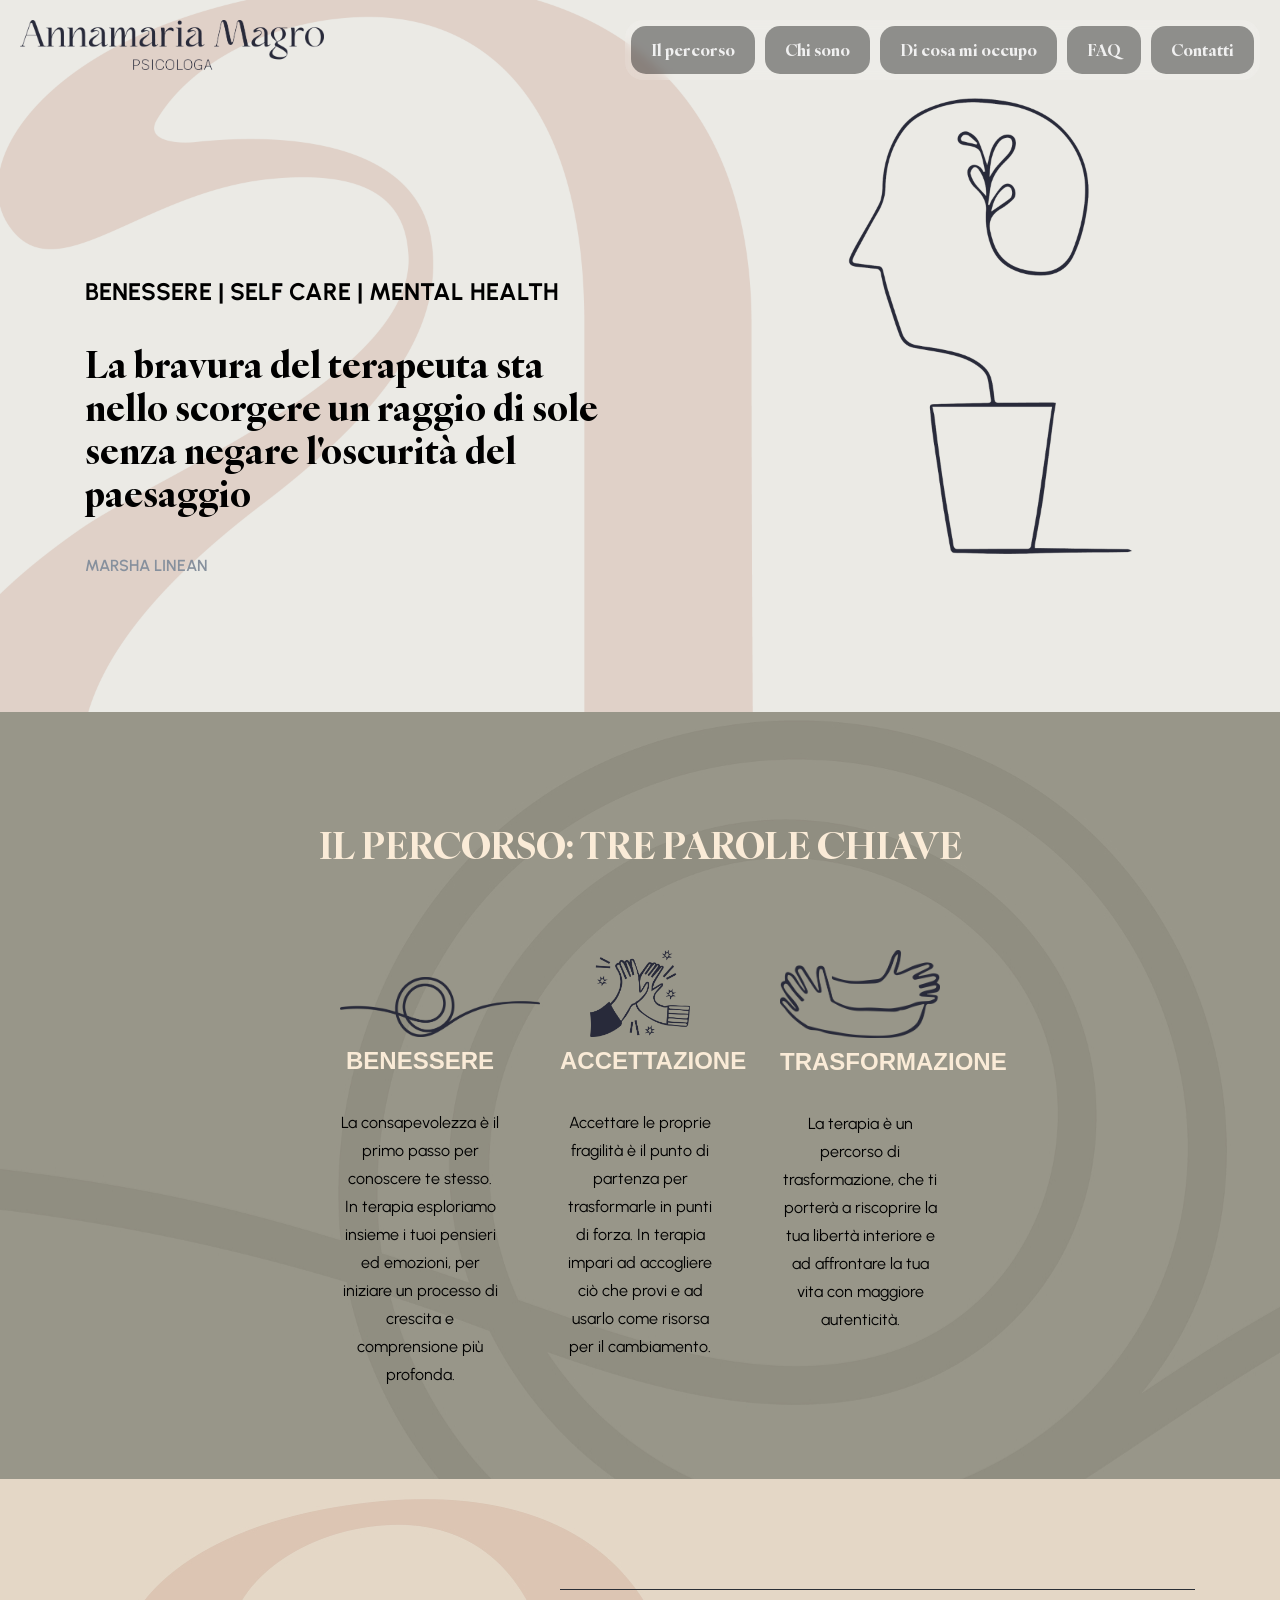
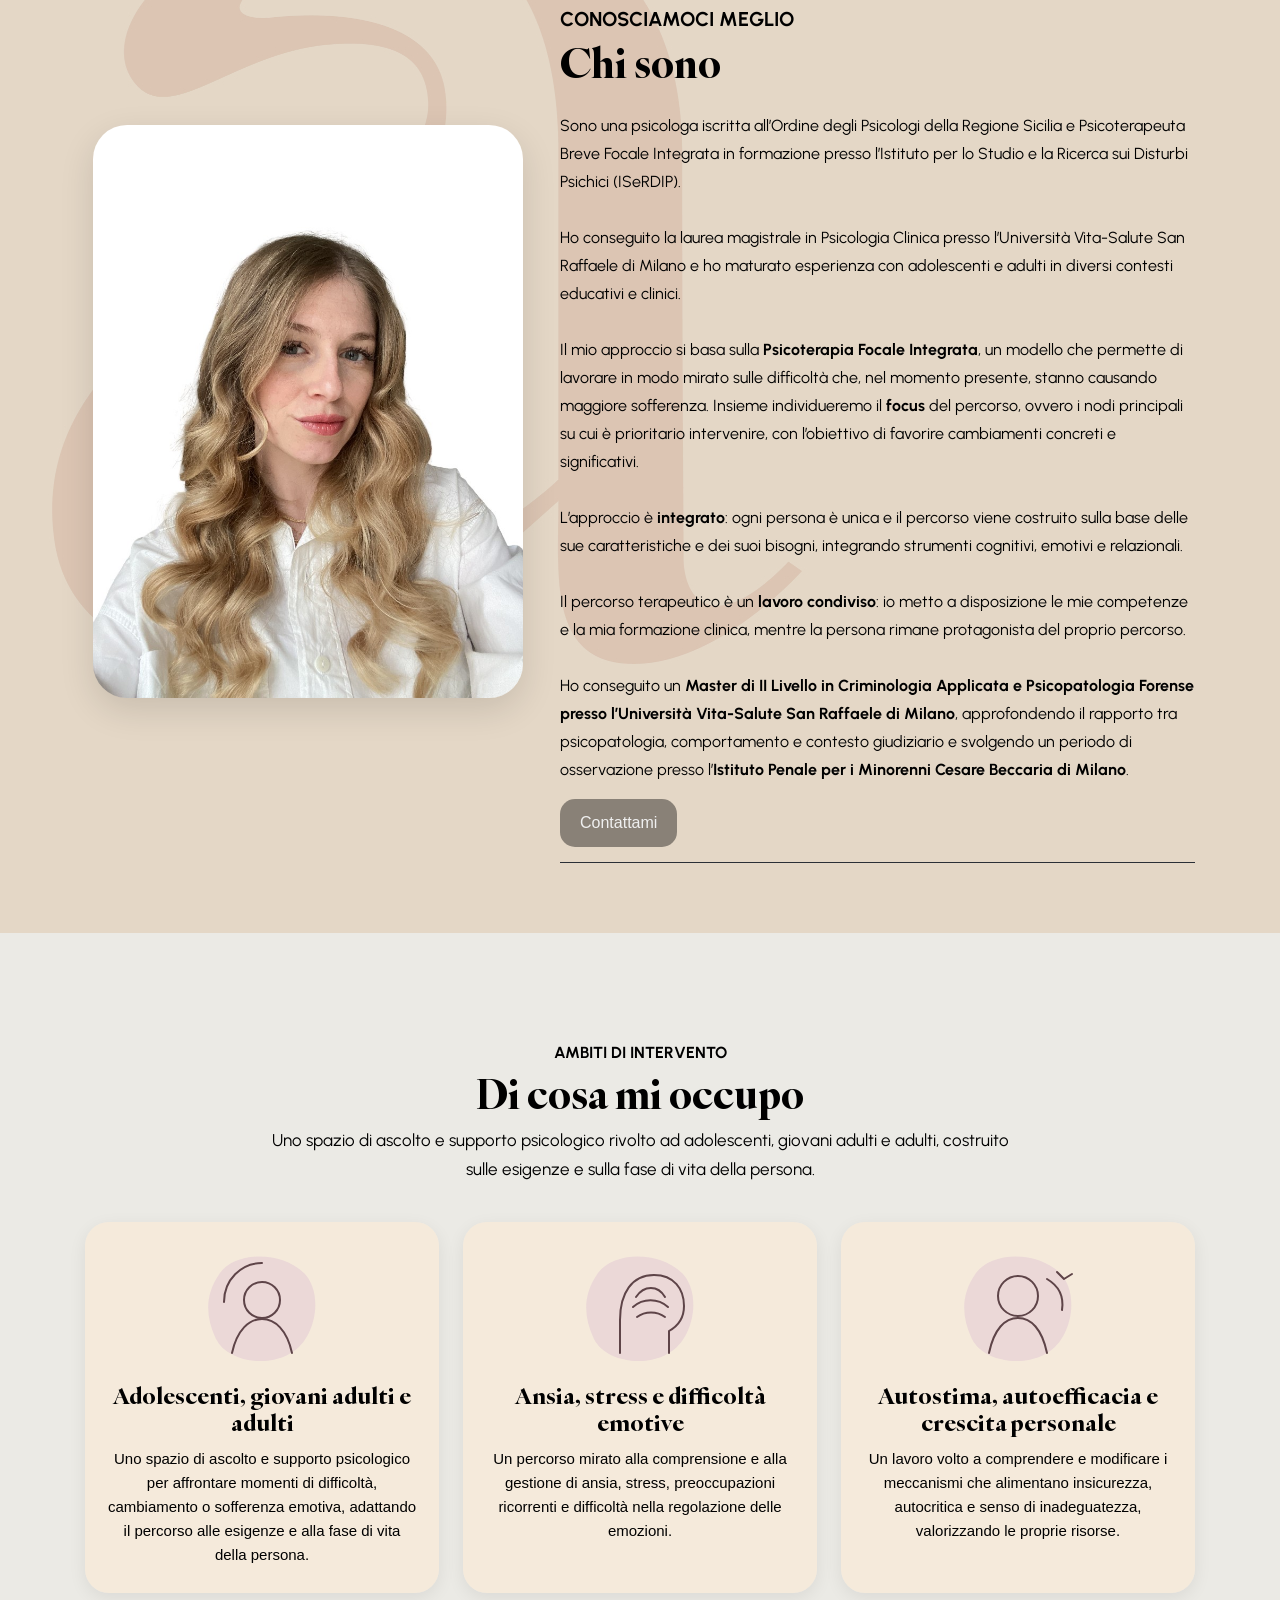
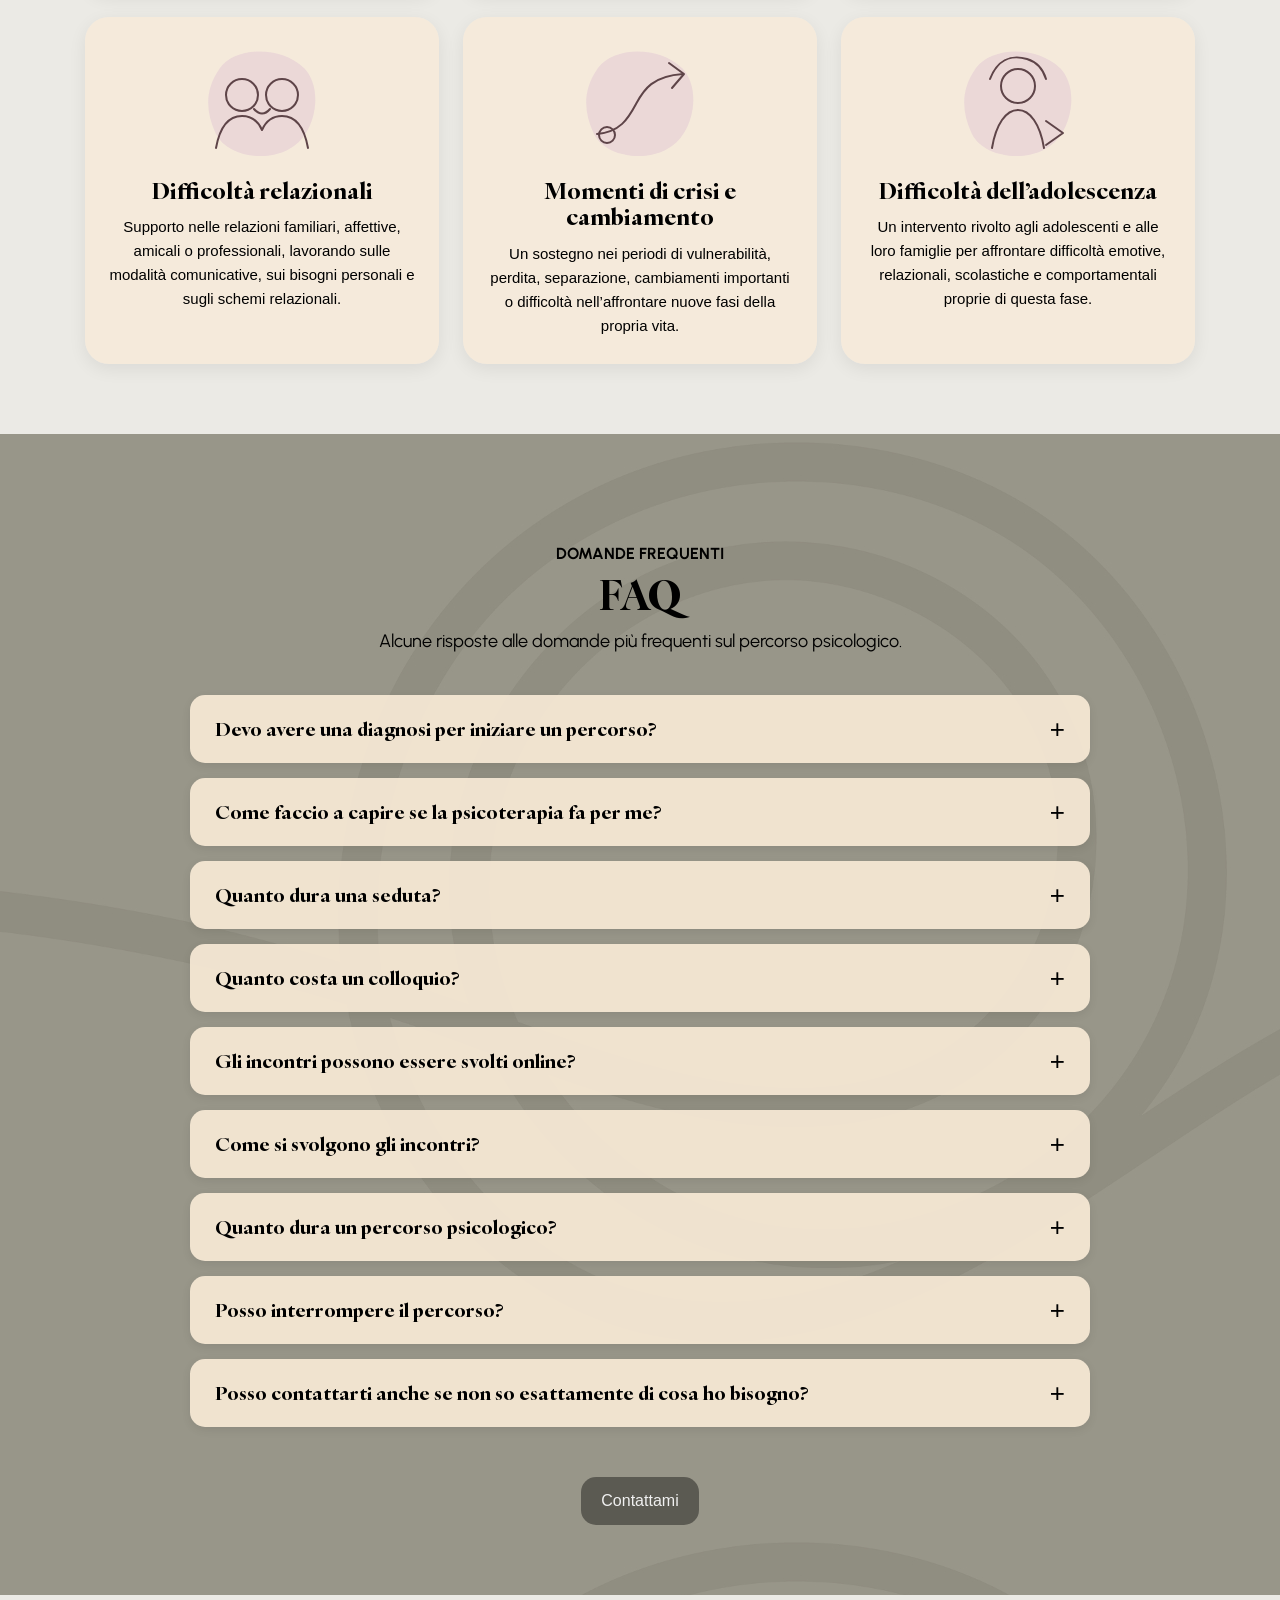
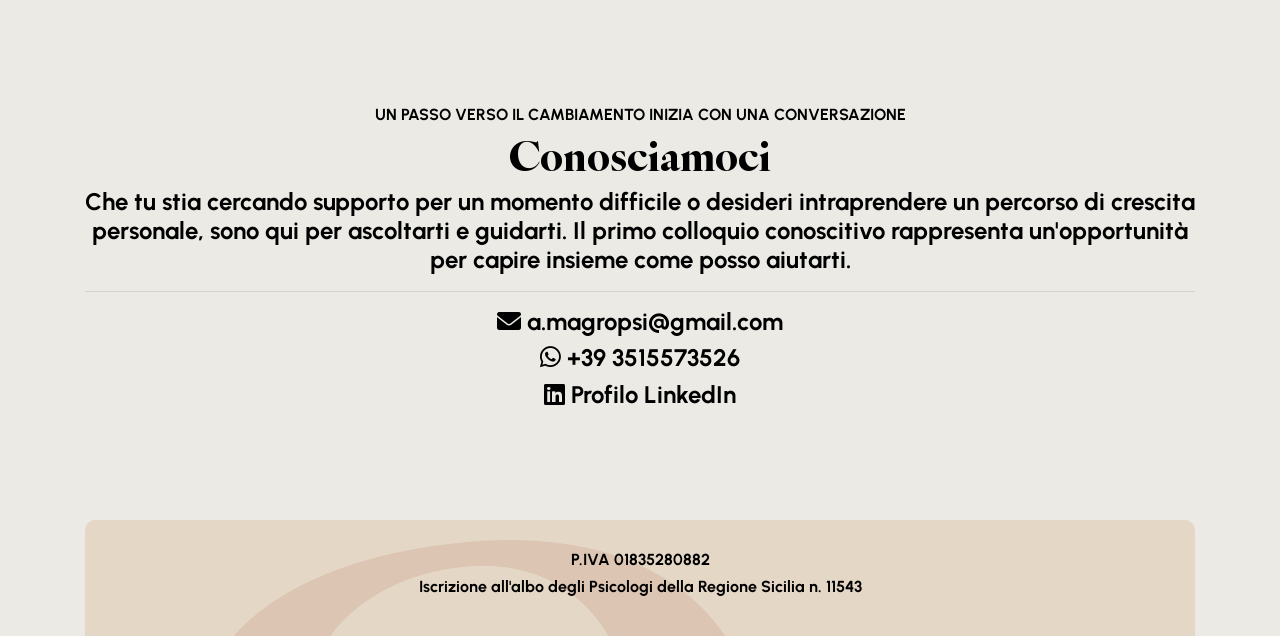
==== commit 0209f422: "Update index.html" ====
--- a/index.html
+++ b/index.html
@@ -639,12 +639,11 @@
                         <br><br>
                         Il mio approccio si basa sulla <strong>Psicoterapia Focale Integrata</strong>, un modello che permette di lavorare in modo mirato sulle difficoltà che, nel momento presente, stanno causando maggiore sofferenza. Insieme individueremo il <strong>focus</strong> del percorso, ovvero i nodi principali su cui è prioritario intervenire, con l’obiettivo di favorire cambiamenti concreti e significativi.
                         <br><br>
-                        L’approccio è <strong>integrato</strong>: ogni persona è unica e il percorso viene costruito sulla base delle sue caratteristiche e dei suoi bisogni, integrando strumenti cognitivi, emotivi e relazionali. Il focus può inoltre modificarsi nel tempo qualora emergano nuove priorità.
+                        L’approccio è <strong>integrato</strong>: ogni persona è unica e il percorso viene costruito sulla base delle sue caratteristiche e dei suoi bisogni, integrando strumenti cognitivi, emotivi e relazionali. 
                         <br><br>
                         Il percorso terapeutico è un <strong>lavoro condiviso</strong>: io metto a disposizione le mie competenze e la mia formazione clinica, mentre la persona rimane protagonista del proprio percorso.
                         <br><br>
-                        Durante il tirocinio post-lauream presso <strong>Ville Turro</strong> ho partecipato e osservato gruppi basati sulla <strong>Dialectical Behavior Therapy (DBT)</strong>. Attualmente lavoro inoltre come <strong>educatrice con adolescenti</strong>, confrontandomi quotidianamente con le difficoltà evolutive, relazionali e comportamentali proprie di questa fase della vita.
-                        <br><br>
+                     
                         Ho conseguito un <strong>Master di II Livello in Criminologia Applicata e Psicopatologia Forense presso l’Università Vita-Salute San Raffaele di Milano</strong>, approfondendo il rapporto tra psicopatologia, comportamento e contesto giudiziario e svolgendo un periodo di osservazione presso l’<strong>Istituto Penale per i Minorenni Cesare Beccaria di Milano</strong>.
                      </p>
 
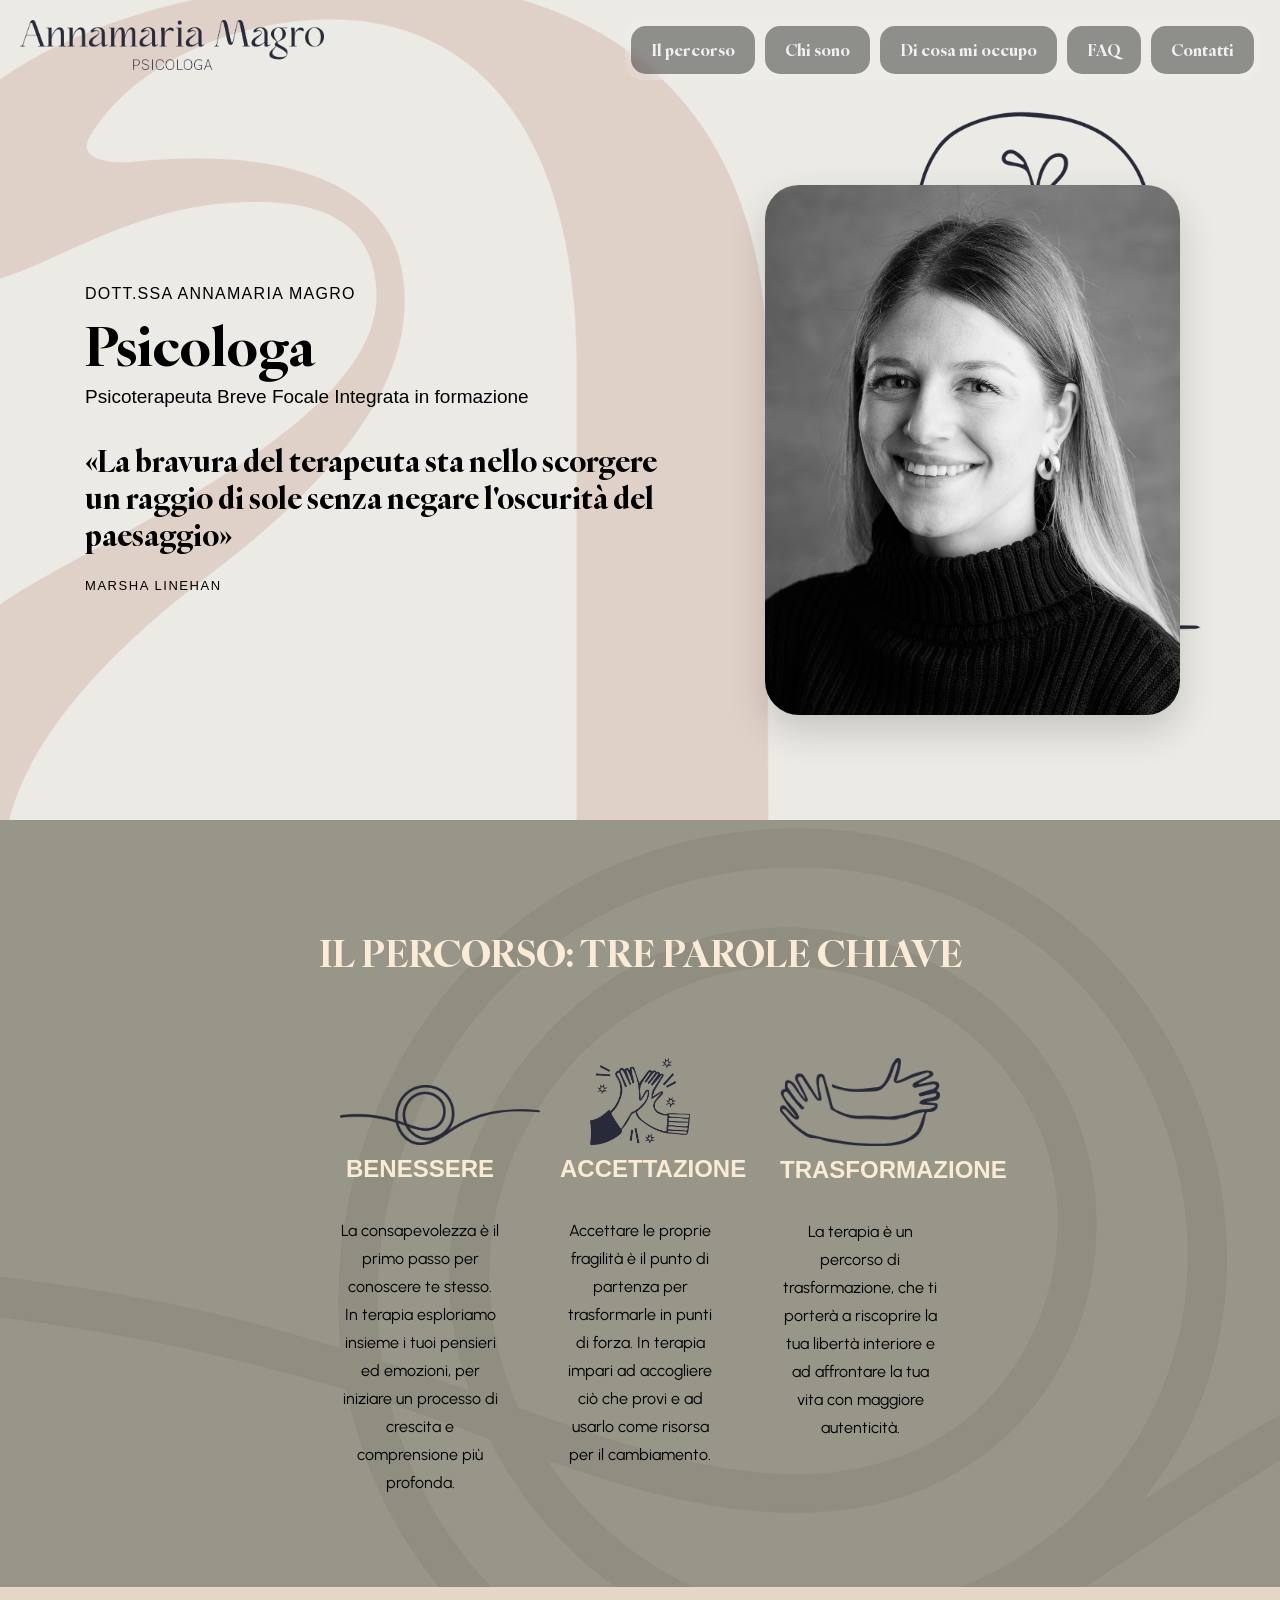
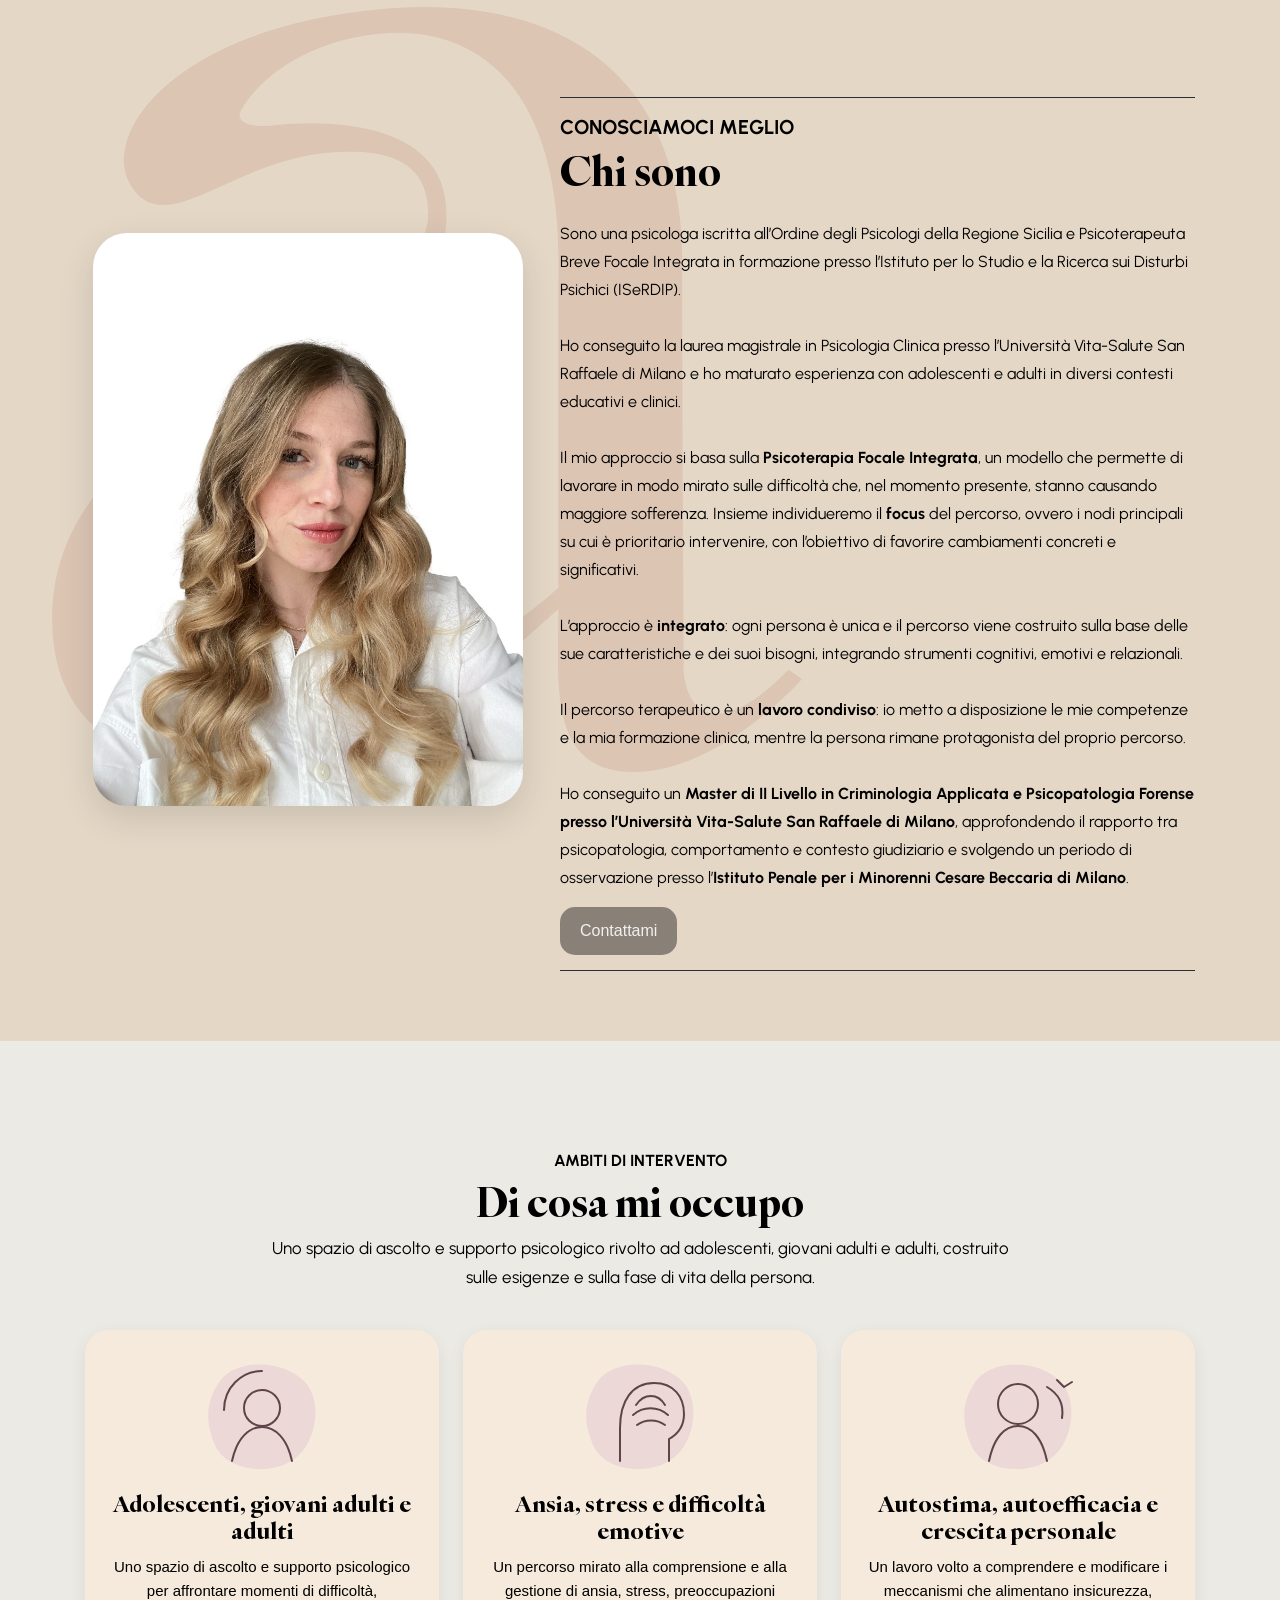
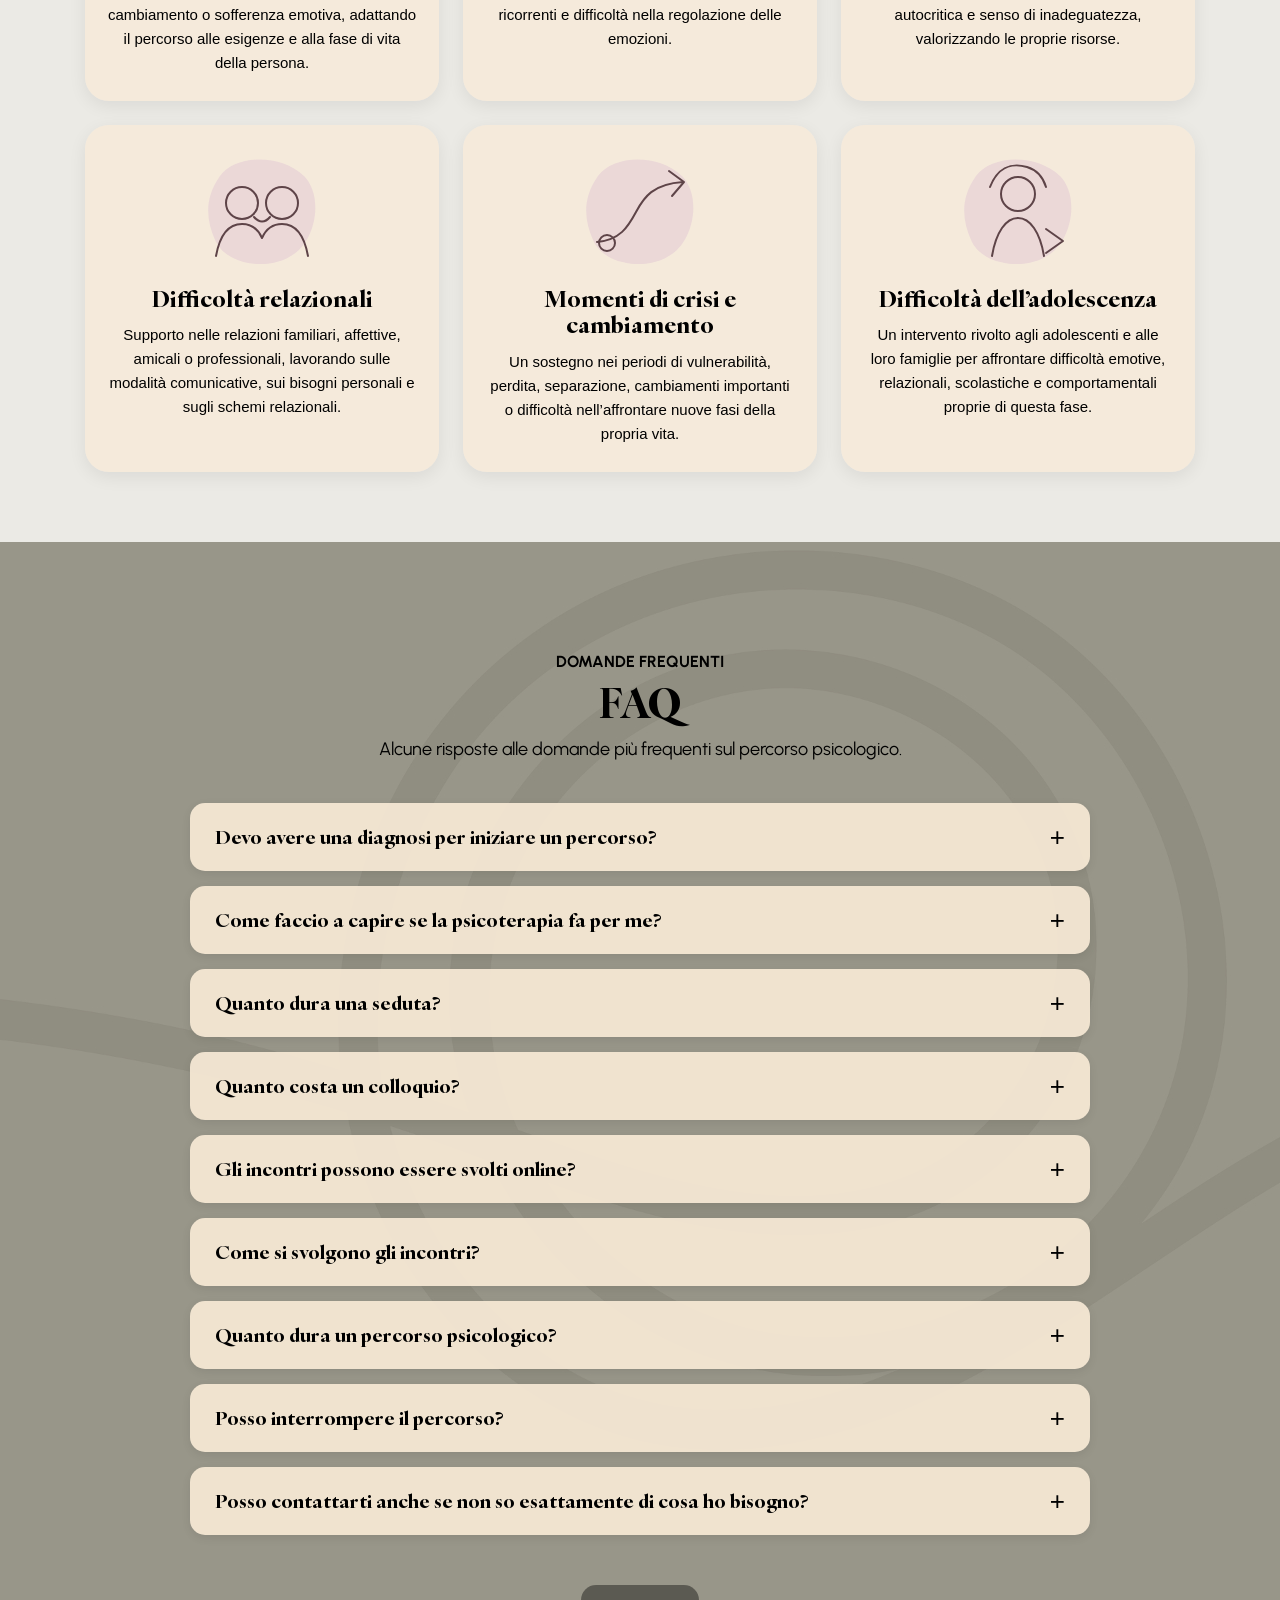
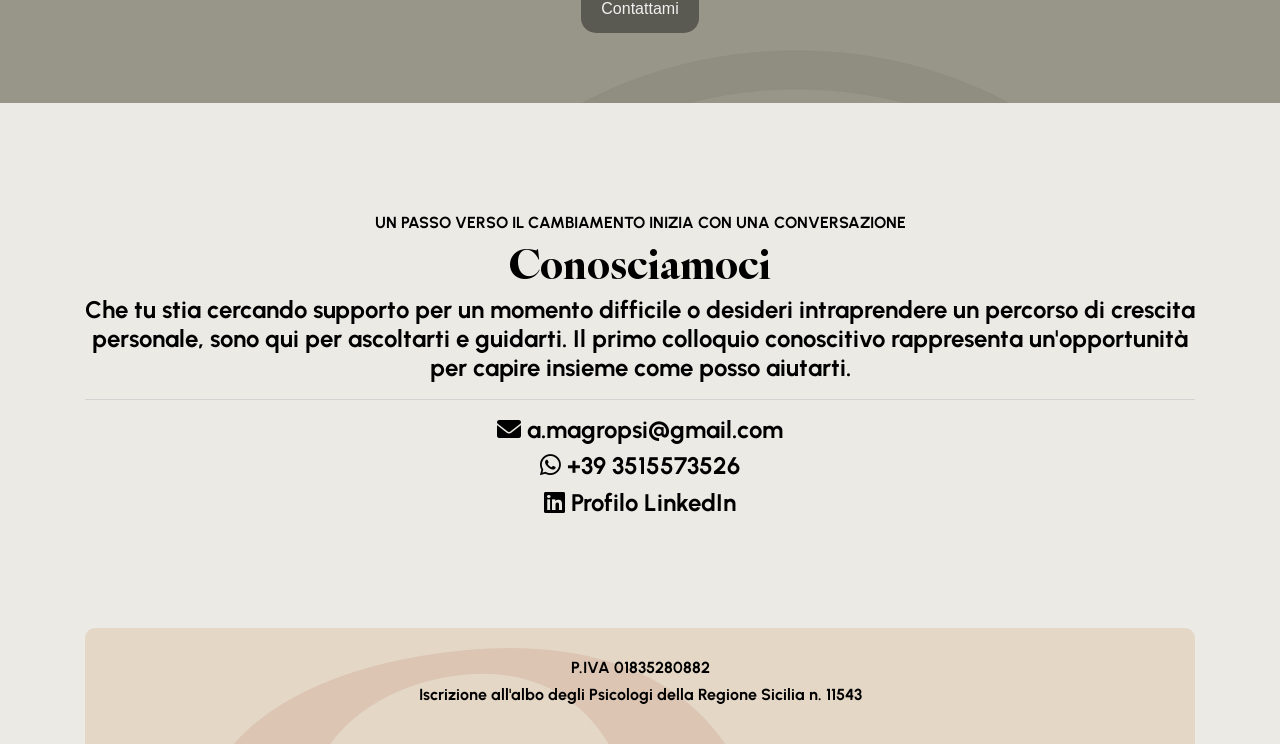
==== commit 08e1aa80: "Rename index_con_foto_home.html to index.html" ====
--- a/index.html
+++ b/index.html
@@ -391,6 +391,11 @@
    }
 }
 
+
+/* HERO HOME CON RITRATTO */
+.hero-home{min-height:712px;height:auto!important;background-size:cover;background-position:center;display:flex;align-items:center}.hero-home .container{width:100%}.hero-home-row{min-height:560px;align-items:center}.hero-home-copy{padding-top:60px;padding-bottom:40px}.hero-kicker{margin:0 0 10px;color:#000;font-family:Inter,sans-serif;font-size:16px;letter-spacing:.08em;text-transform:uppercase}.hero-name{margin:0 0 8px;color:#000;font-family:'IvyOra Display';font-size:clamp(38px,4.2vw,62px);line-height:1.05}.hero-role{margin:0 0 32px;color:#000;font-family:Inter,sans-serif;font-size:19px;line-height:1.5}.hero-quote{max-width:610px;margin:0;color:#000;font-family:'IvyOra Display';font-size:clamp(25px,2.3vw,36px);line-height:1.25}.hero-author{margin-top:18px;color:#000;font-family:Inter,sans-serif;font-size:13px;letter-spacing:.12em;text-transform:uppercase}.hero-photo-wrap{display:flex;justify-content:center;align-items:center;padding:75px 15px 35px}.hero-photo{width:min(100%,430px);height:530px;object-fit:cover;object-position:center 24%;border-radius:34px;box-shadow:0 16px 38px rgba(0,0,0,.16)}
+@media(max-width:999px){.hero-home{min-height:auto;padding-top:90px}.hero-home-row{min-height:auto}.hero-home-copy{padding:35px 20px 10px;text-align:center}.hero-role{margin-bottom:24px}.hero-quote{margin-left:auto;margin-right:auto}.hero-photo-wrap{padding:20px 25px 55px}.hero-photo{width:min(100%,350px);height:430px;border-radius:28px}}
+
 </style>
 
 
@@ -413,79 +418,7 @@
         HERO
    ========================== -->
 
-   <section class="oc-category-area pt-110 pb-70"
-      style="
-         background-image: url('assets/img/sfondo11.png');
-         background-size: cover;
-         height: 712px;
-      ">
-
-      <div class="container">
-
-         <button class="mobile-menu-toggle" type="button"
-            onclick="toggleMobileMenu()" aria-label="Apri il menu" aria-expanded="false">
-            <i class="fas fa-bars"></i>
-         </button>
-
-         <!-- MENU -->
-
-         <div class="buttons">
-
-             <button onclick="scrollToBlock('block2')" style="font-family: 'IvyOra Display';">Il percorso</button>
-             <button onclick="scrollToBlock('block3')" style="font-family: 'IvyOra Display';">Chi sono</button>
-             <button onclick="scrollToBlock('block-interventi')" style="font-family: 'IvyOra Display';">Di cosa mi occupo</button>
-             <button onclick="scrollToBlock('block5')" style="font-family: 'IvyOra Display';">FAQ</button>
-             <button onclick="scrollToBlock('block4')" style="font-family: 'IvyOra Display';">Contatti</button>
-
-          </div>
-
-
-         <div class="row">
-
-            <div class="col-xl-6 col-lg-5">
-
-               <div class="art-details-content wow fadeInUp">
-
-                  <div>
-
-                     <br>
-
-                     <div class="custom-br">
-                        <br><br><br><br><br>
-                     </div>
-
-                     <h3 style="color: #000000;">
-                        BENESSERE | SELF CARE | MENTAL HEALTH
-                     </h3>
-
-                     <br>
-
-                     <h2 style="
-                        color: #000000;
-                        font-family: 'IvyOra Display';
-                     ">
-                        La bravura del terapeuta sta nello scorgere
-                        un raggio di sole senza negare l'oscurità
-                        del paesaggio
-                     </h2>
-
-                  </div>
-
-                  <br>
-
-                  <div class="created-by">
-                     MARSHA LINEAN
-                  </div>
-
-               </div>
-
-            </div>
-
-         </div>
-
-      </div>
-
-   </section>
+   <section class="oc-category-area pt-110 pb-70 hero-home" style="background-image:url('assets/img/sfondo11.png');"><div class="container"><button class="mobile-menu-toggle" type="button" onclick="toggleMobileMenu()" aria-label="Apri il menu" aria-expanded="false"><i class="fas fa-bars"></i></button><div class="buttons"><button onclick="scrollToBlock('block2')" style="font-family:'IvyOra Display';">Il percorso</button><button onclick="scrollToBlock('block3')" style="font-family:'IvyOra Display';">Chi sono</button><button onclick="scrollToBlock('block-interventi')" style="font-family:'IvyOra Display';">Di cosa mi occupo</button><button onclick="scrollToBlock('block5')" style="font-family:'IvyOra Display';">FAQ</button><button onclick="scrollToBlock('block4')" style="font-family:'IvyOra Display';">Contatti</button></div><div class="row hero-home-row"><div class="col-xl-7 col-lg-7"><div class="hero-home-copy wow fadeInUp"><p class="hero-kicker">Dott.ssa Annamaria Magro</p><h1 class="hero-name">Psicologa</h1><p class="hero-role">Psicoterapeuta Breve Focale Integrata in formazione</p><p class="hero-quote">«La bravura del terapeuta sta nello scorgere un raggio di sole senza negare l'oscurità del paesaggio»</p><div class="hero-author">Marsha Linehan</div></div></div><div class="col-xl-5 col-lg-5"><div class="hero-photo-wrap wow fadeInUp"><img src="assets/img/annamaria-home.jpg" alt="Dottoressa Annamaria Magro, psicologa" class="hero-photo"></div></div></div></div></section>
 
 
    <!-- =========================
@@ -643,7 +576,6 @@
                         <br><br>
                         Il percorso terapeutico è un <strong>lavoro condiviso</strong>: io metto a disposizione le mie competenze e la mia formazione clinica, mentre la persona rimane protagonista del proprio percorso.
                         <br><br>
-                     
                         Ho conseguito un <strong>Master di II Livello in Criminologia Applicata e Psicopatologia Forense presso l’Università Vita-Salute San Raffaele di Milano</strong>, approfondendo il rapporto tra psicopatologia, comportamento e contesto giudiziario e svolgendo un periodo di osservazione presso l’<strong>Istituto Penale per i Minorenni Cesare Beccaria di Milano</strong>.
                      </p>
 
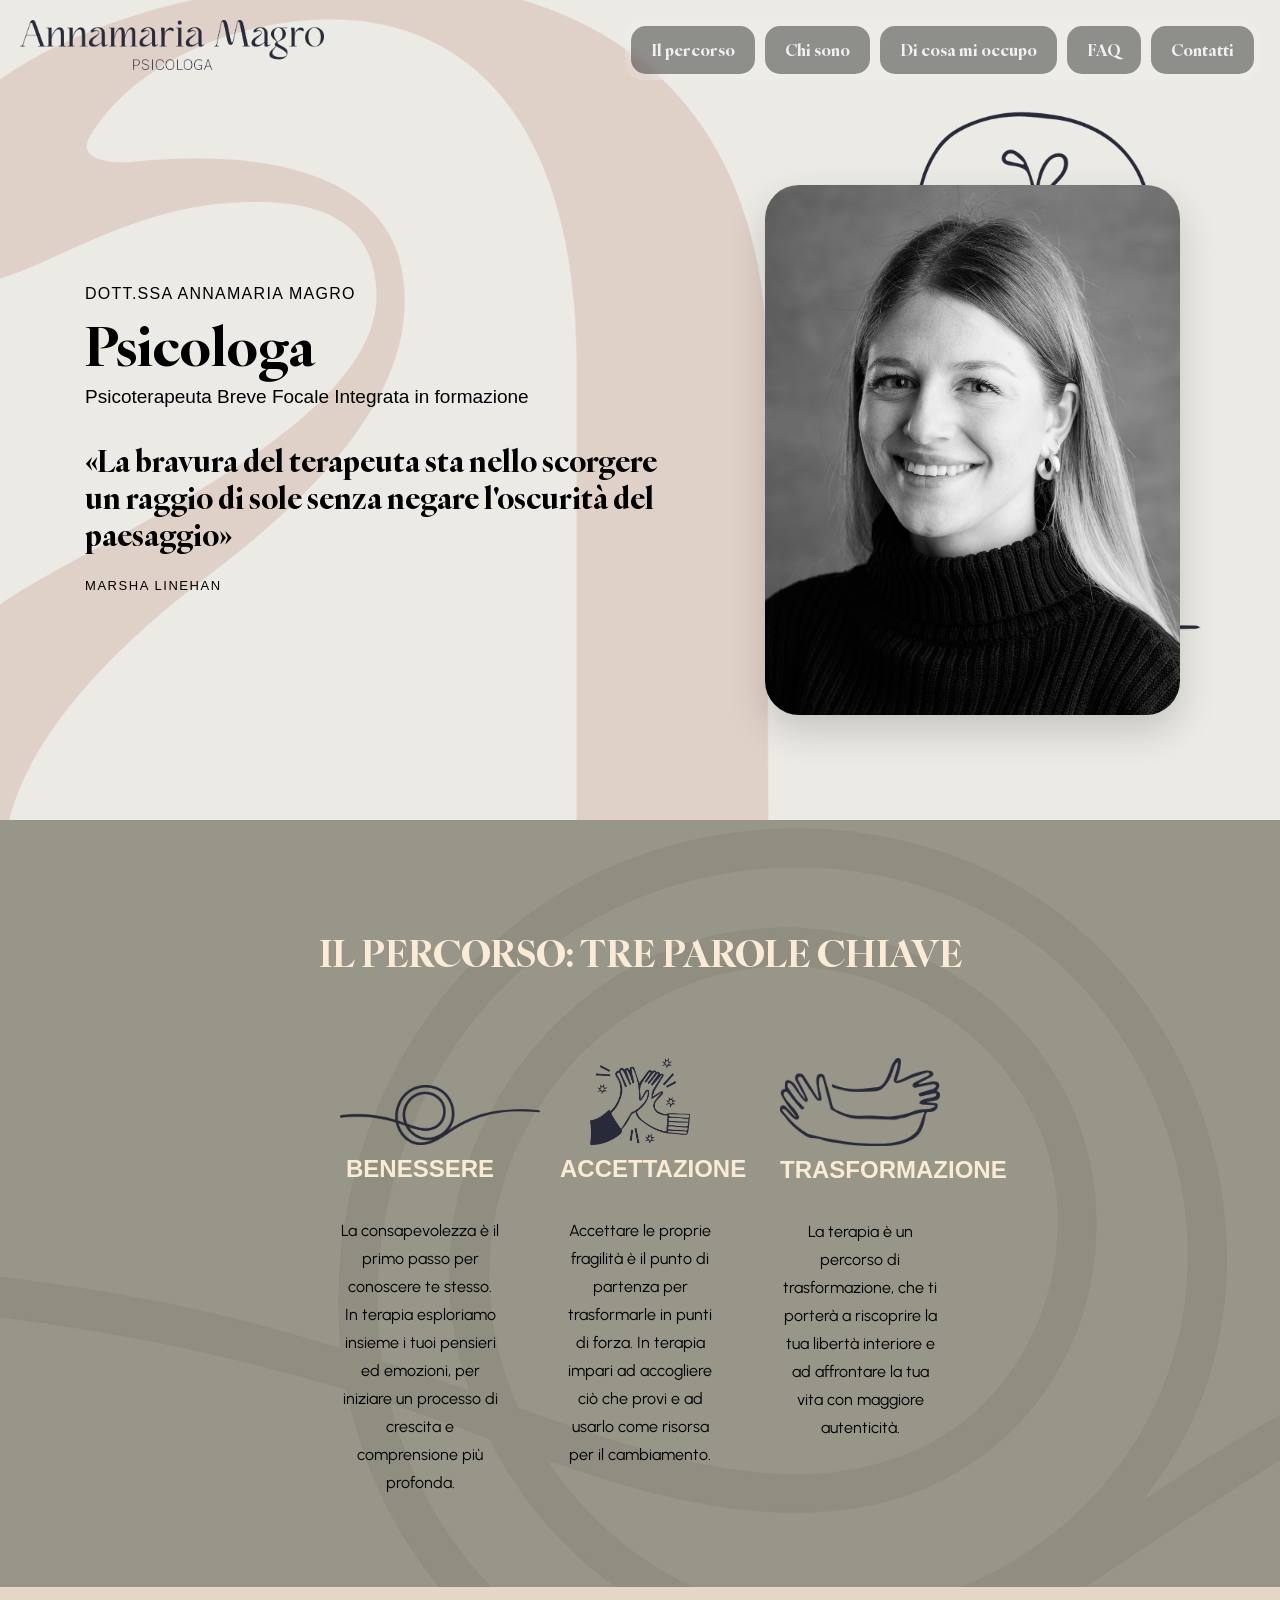
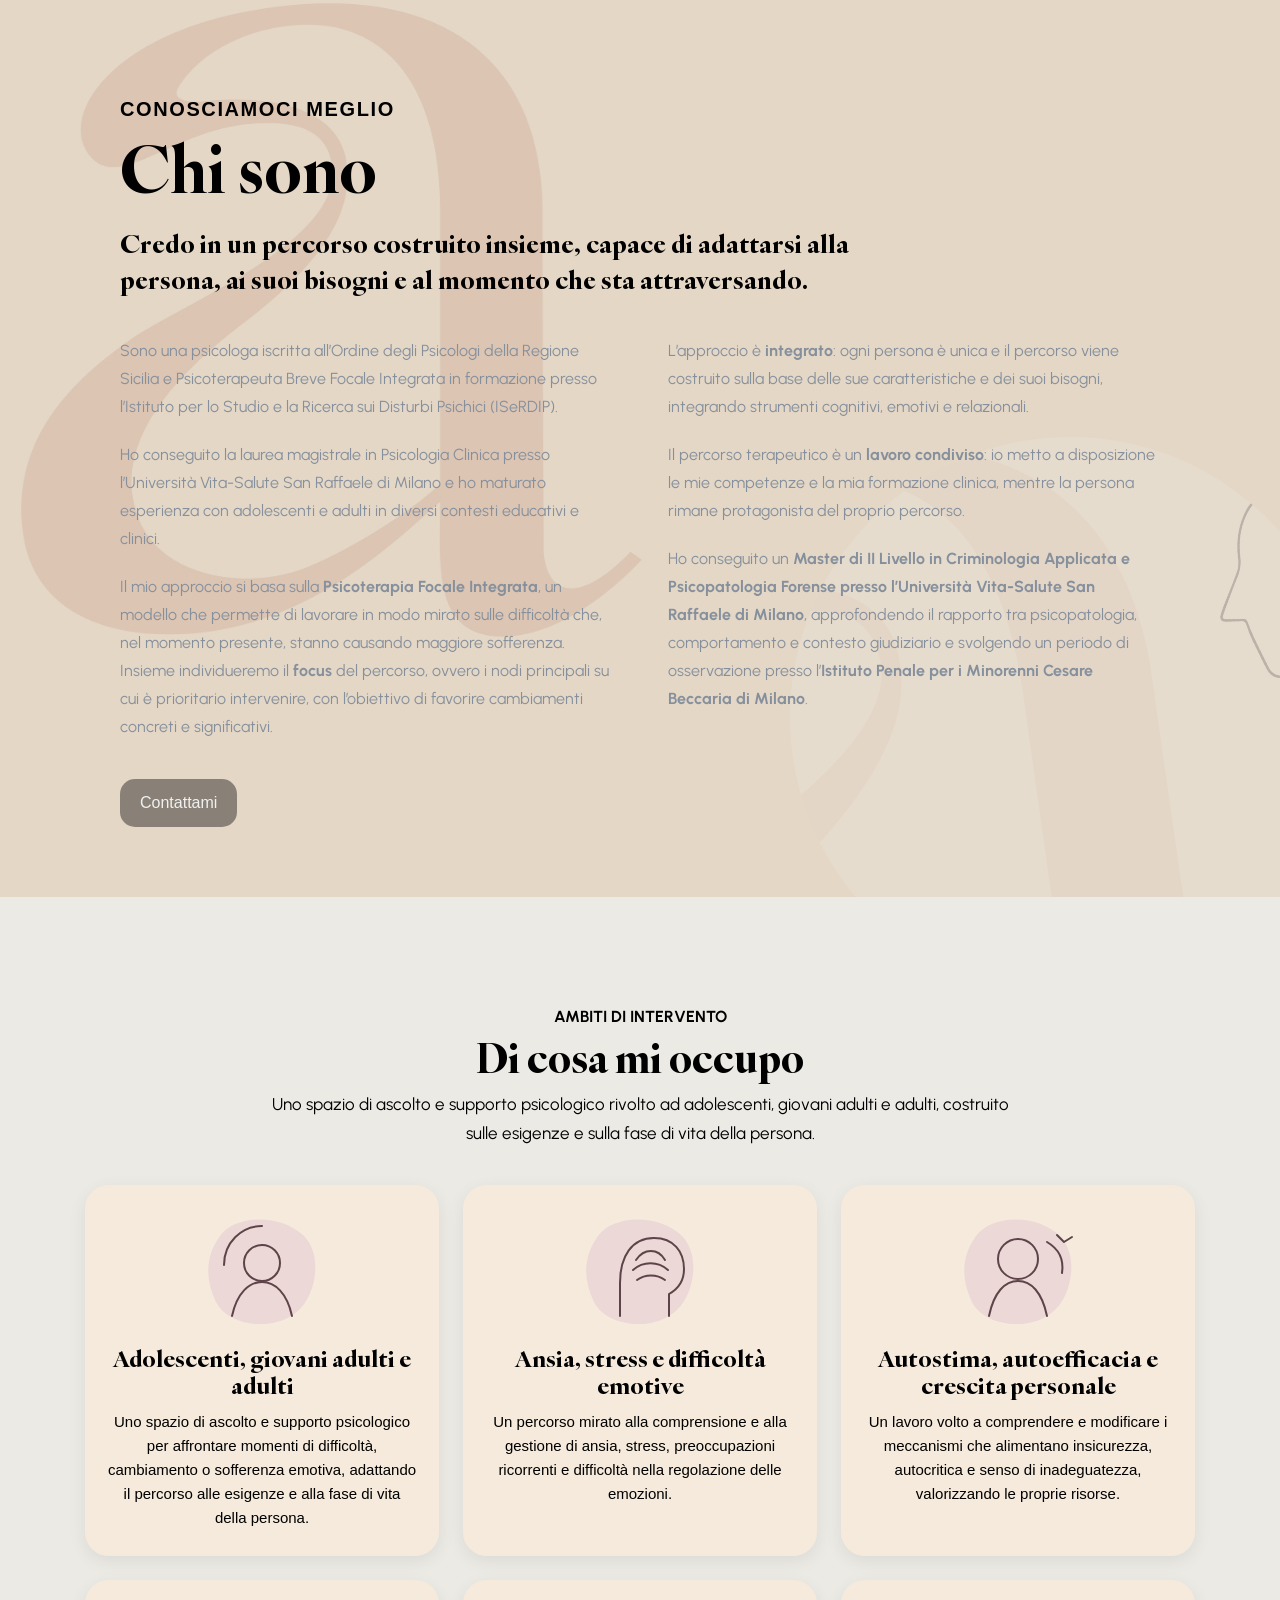
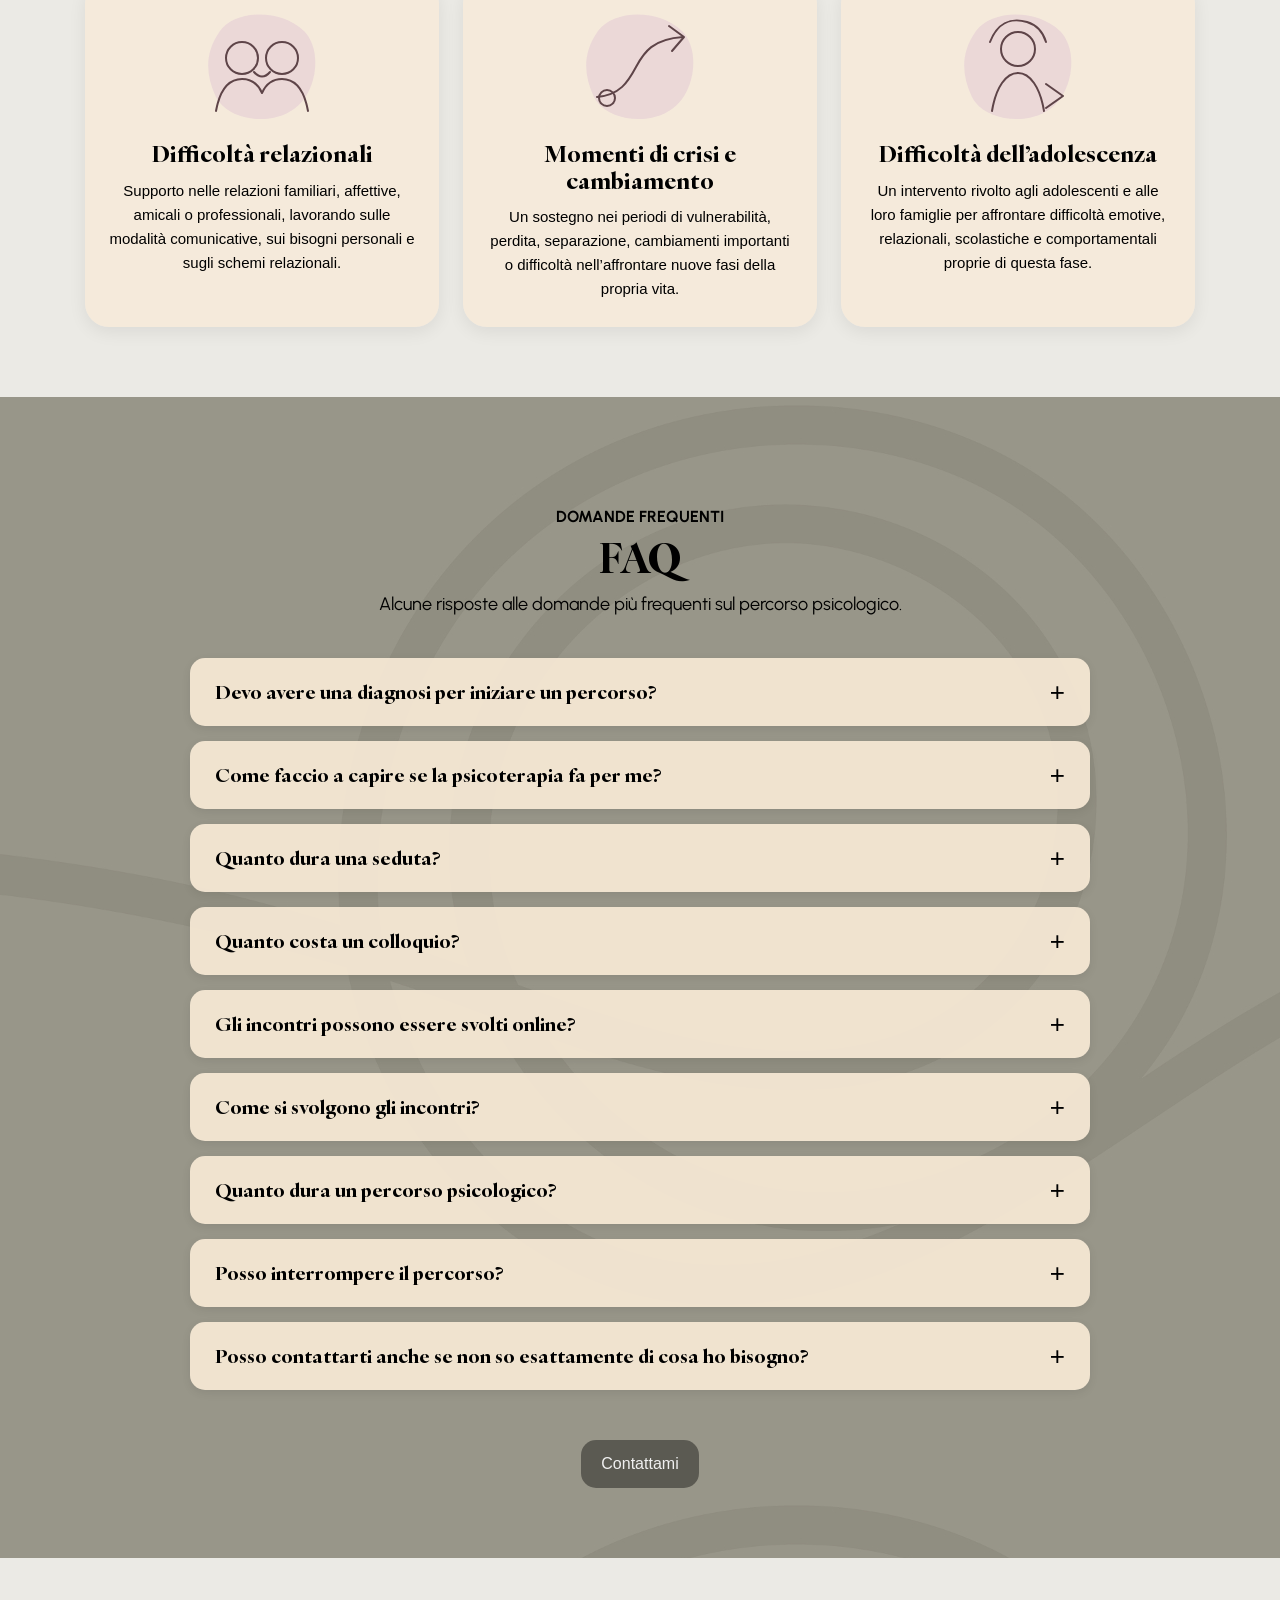
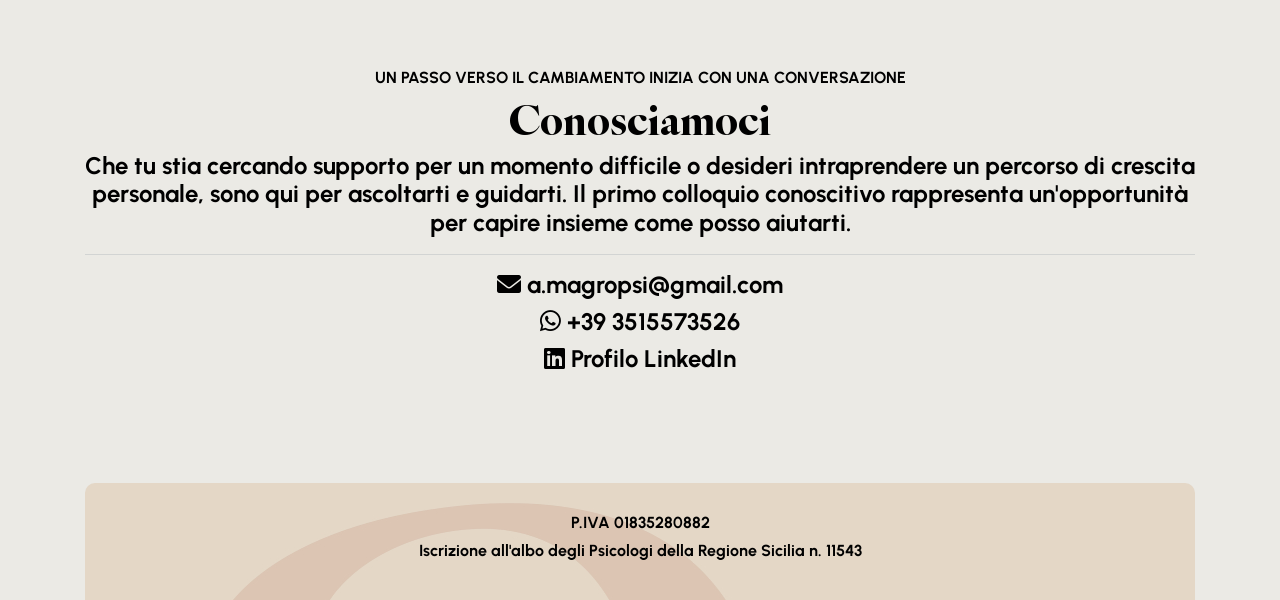
==== commit 8e6c2b6c: "Rename index_home_chi_sono_aggiornato.html to index.html" ====
--- a/index.html
+++ b/index.html
@@ -396,6 +396,118 @@
 .hero-home{min-height:712px;height:auto!important;background-size:cover;background-position:center;display:flex;align-items:center}.hero-home .container{width:100%}.hero-home-row{min-height:560px;align-items:center}.hero-home-copy{padding-top:60px;padding-bottom:40px}.hero-kicker{margin:0 0 10px;color:#000;font-family:Inter,sans-serif;font-size:16px;letter-spacing:.08em;text-transform:uppercase}.hero-name{margin:0 0 8px;color:#000;font-family:'IvyOra Display';font-size:clamp(38px,4.2vw,62px);line-height:1.05}.hero-role{margin:0 0 32px;color:#000;font-family:Inter,sans-serif;font-size:19px;line-height:1.5}.hero-quote{max-width:610px;margin:0;color:#000;font-family:'IvyOra Display';font-size:clamp(25px,2.3vw,36px);line-height:1.25}.hero-author{margin-top:18px;color:#000;font-family:Inter,sans-serif;font-size:13px;letter-spacing:.12em;text-transform:uppercase}.hero-photo-wrap{display:flex;justify-content:center;align-items:center;padding:75px 15px 35px}.hero-photo{width:min(100%,430px);height:530px;object-fit:cover;object-position:center 24%;border-radius:34px;box-shadow:0 16px 38px rgba(0,0,0,.16)}
 @media(max-width:999px){.hero-home{min-height:auto;padding-top:90px}.hero-home-row{min-height:auto}.hero-home-copy{padding:35px 20px 10px;text-align:center}.hero-role{margin-bottom:24px}.hero-quote{margin-left:auto;margin-right:auto}.hero-photo-wrap{padding:20px 25px 55px}.hero-photo{width:min(100%,350px);height:430px;border-radius:28px}}
 
+
+/* =========================
+   CHI SONO - VERSIONE SENZA FOTO
+========================= */
+.about-redesign {
+   position: relative;
+   overflow: hidden;
+   background-image: url('assets/img/image3.jpg');
+   background-size: cover;
+   background-position: center;
+}
+
+.about-redesign::after {
+   content: "";
+   position: absolute;
+   right: -70px;
+   bottom: -100px;
+   width: 560px;
+   height: 560px;
+   background: url('assets/img/sfondo11.png') center/cover no-repeat;
+   opacity: .22;
+   border-radius: 50%;
+   transform: rotate(-8deg);
+   pointer-events: none;
+}
+
+.about-redesign .container {
+   position: relative;
+   z-index: 1;
+}
+
+.about-redesign-inner {
+   max-width: 1040px;
+   margin: 0 auto;
+}
+
+.about-redesign-header {
+   max-width: 760px;
+   margin-bottom: 38px;
+}
+
+.about-redesign-header h4 {
+   color: #000;
+   font-family: "Inter", sans-serif;
+   letter-spacing: .08em;
+   margin-bottom: 10px;
+}
+
+.about-redesign-header h1 {
+   color: #000;
+   font-family: 'IvyOra Display';
+   font-size: clamp(42px, 5vw, 66px);
+   margin-bottom: 18px;
+}
+
+.about-redesign-intro {
+   color: #000;
+   font-family: 'IvyOra Display';
+   font-size: 25px;
+   line-height: 1.45;
+   max-width: 780px;
+   margin: 0;
+}
+
+.about-text-columns {
+   columns: 2;
+   column-gap: 55px;
+   color: #000;
+   font-family: "Inter", sans-serif;
+   font-size: 16px;
+   line-height: 1.8;
+}
+
+.about-text-columns p {
+   margin: 0 0 20px;
+   break-inside: avoid;
+}
+
+.about-contact {
+   margin-top: 32px;
+}
+
+@media (max-width: 767px) {
+   .about-redesign::after {
+      width: 360px;
+      height: 360px;
+      right: -150px;
+      bottom: -50px;
+      opacity: .16;
+   }
+
+   .about-redesign-header {
+      text-align: center;
+      margin-left: auto;
+      margin-right: auto;
+   }
+
+   .about-redesign-intro {
+      font-size: 21px;
+   }
+
+   .about-text-columns {
+      columns: 1;
+      font-size: 15.5px;
+      line-height: 1.75;
+   }
+
+   .about-contact {
+      text-align: center;
+   }
+}
+
 </style>
 
 
@@ -544,48 +656,70 @@
         BLOCK 3 - CHI SONO
    ========================== -->
 
-   <section class="oc-category-area pt-110 pb-70"
-      style="background-image: url('assets/img/image3.jpg');"
-      id="block3">
+   <section class="oc-category-area pt-110 pb-70 about-redesign" id="block3">
 
       <div class="container">
-         <div class="row about-split wow fadeInUp">
-
-            <div class="col-xl-5 col-lg-5">
-               <div class="about-photo-wrap">
-                  <img src="assets/img/annamaria-magro.jpg"
-                       alt="Dottoressa Annamaria Magro, psicologa"
-                       class="about-photo">
-               </div>
-            </div>
-
-            <div class="col-xl-7 col-lg-7">
-               <div class="art-details-content about-copy">
-                  <div class="art-name-details">
-                     <h4 style="color:#000000;">CONOSCIAMOCI MEGLIO</h4>
-                     <h1 style="color:#000000; font-family:'IvyOra Display'; margin-bottom:25px;">Chi sono</h1>
-
-                     <p>
-                        Sono una psicologa iscritta all’Ordine degli Psicologi della Regione Sicilia e Psicoterapeuta Breve Focale Integrata in formazione presso l’Istituto per lo Studio e la Ricerca sui Disturbi Psichici (ISeRDIP).
-                        <br><br>
-                        Ho conseguito la laurea magistrale in Psicologia Clinica presso l’Università Vita-Salute San Raffaele di Milano e ho maturato esperienza con adolescenti e adulti in diversi contesti educativi e clinici.
-                        <br><br>
-                        Il mio approccio si basa sulla <strong>Psicoterapia Focale Integrata</strong>, un modello che permette di lavorare in modo mirato sulle difficoltà che, nel momento presente, stanno causando maggiore sofferenza. Insieme individueremo il <strong>focus</strong> del percorso, ovvero i nodi principali su cui è prioritario intervenire, con l’obiettivo di favorire cambiamenti concreti e significativi.
-                        <br><br>
-                        L’approccio è <strong>integrato</strong>: ogni persona è unica e il percorso viene costruito sulla base delle sue caratteristiche e dei suoi bisogni, integrando strumenti cognitivi, emotivi e relazionali. 
-                        <br><br>
-                        Il percorso terapeutico è un <strong>lavoro condiviso</strong>: io metto a disposizione le mie competenze e la mia formazione clinica, mentre la persona rimane protagonista del proprio percorso.
-                        <br><br>
-                        Ho conseguito un <strong>Master di II Livello in Criminologia Applicata e Psicopatologia Forense presso l’Università Vita-Salute San Raffaele di Milano</strong>, approfondendo il rapporto tra psicopatologia, comportamento e contesto giudiziario e svolgendo un periodo di osservazione presso l’<strong>Istituto Penale per i Minorenni Cesare Beccaria di Milano</strong>.
-                     </p>
-
-                     <button onclick="scrollToBlock('block4')">Contattami</button>
-                  </div>
-               </div>
+         <div class="about-redesign-inner wow fadeInUp">
+
+            <div class="about-redesign-header">
+               <h4>CONOSCIAMOCI MEGLIO</h4>
+               <h1>Chi sono</h1>
+               <p class="about-redesign-intro">
+                  Credo in un percorso costruito insieme, capace di adattarsi alla persona,
+                  ai suoi bisogni e al momento che sta attraversando.
+               </p>
+            </div>
+
+            <div class="about-text-columns">
+               <p>
+                  Sono una psicologa iscritta all’Ordine degli Psicologi della Regione Sicilia
+                  e Psicoterapeuta Breve Focale Integrata in formazione presso l’Istituto per
+                  lo Studio e la Ricerca sui Disturbi Psichici (ISeRDIP).
+               </p>
+
+               <p>
+                  Ho conseguito la laurea magistrale in Psicologia Clinica presso l’Università
+                  Vita-Salute San Raffaele di Milano e ho maturato esperienza con adolescenti
+                  e adulti in diversi contesti educativi e clinici.
+               </p>
+
+               <p>
+                  Il mio approccio si basa sulla <strong>Psicoterapia Focale Integrata</strong>,
+                  un modello che permette di lavorare in modo mirato sulle difficoltà che,
+                  nel momento presente, stanno causando maggiore sofferenza. Insieme
+                  individueremo il <strong>focus</strong> del percorso, ovvero i nodi principali
+                  su cui è prioritario intervenire, con l’obiettivo di favorire cambiamenti
+                  concreti e significativi.
+               </p>
+
+               <p>
+                  L’approccio è <strong>integrato</strong>: ogni persona è unica e il percorso
+                  viene costruito sulla base delle sue caratteristiche e dei suoi bisogni,
+                  integrando strumenti cognitivi, emotivi e relazionali.
+               </p>
+
+               <p>
+                  Il percorso terapeutico è un <strong>lavoro condiviso</strong>: io metto a
+                  disposizione le mie competenze e la mia formazione clinica, mentre la persona
+                  rimane protagonista del proprio percorso.
+               </p>
+
+               <p>
+                  Ho conseguito un <strong>Master di II Livello in Criminologia Applicata e
+                  Psicopatologia Forense presso l’Università Vita-Salute San Raffaele di Milano</strong>,
+                  approfondendo il rapporto tra psicopatologia, comportamento e contesto giudiziario
+                  e svolgendo un periodo di osservazione presso l’<strong>Istituto Penale per i
+                  Minorenni Cesare Beccaria di Milano</strong>.
+               </p>
+            </div>
+
+            <div class="about-contact">
+               <button onclick="scrollToBlock('block4')">Contattami</button>
             </div>
 
          </div>
       </div>
+
    </section>
 
 
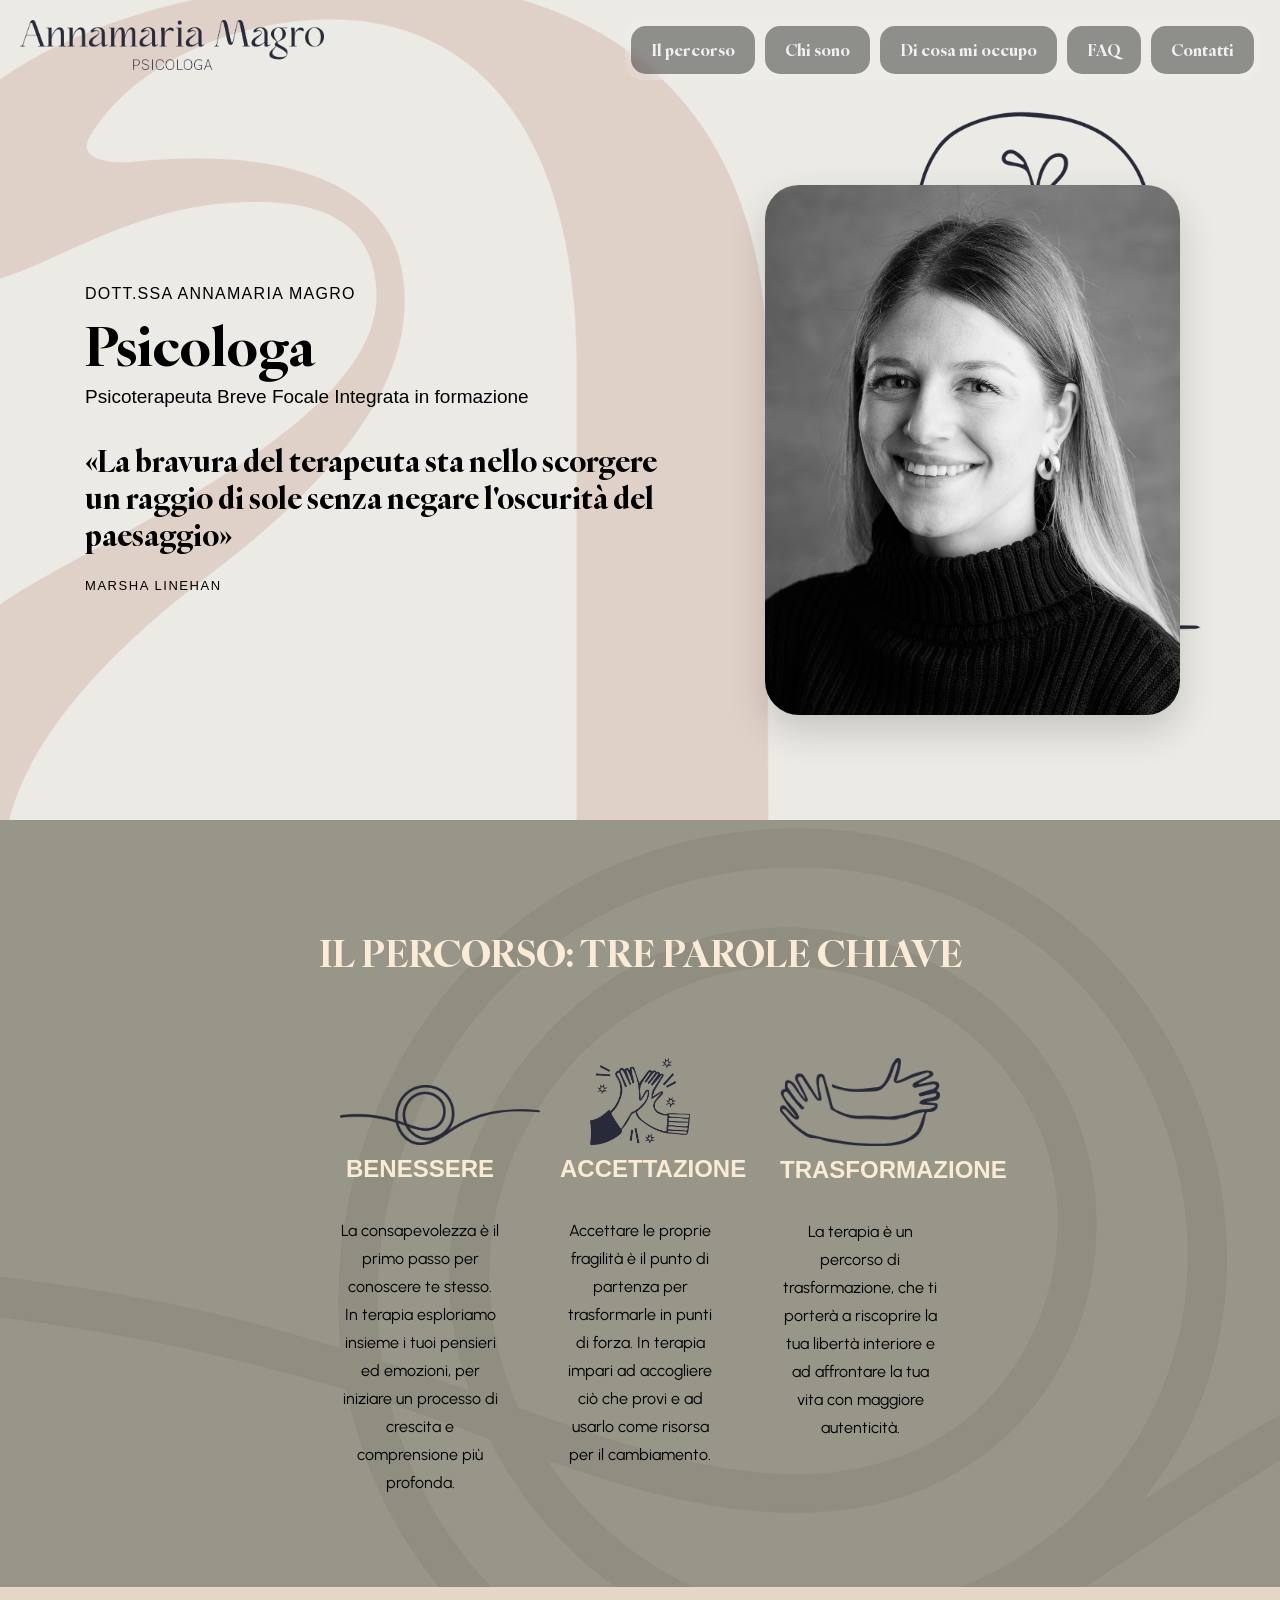
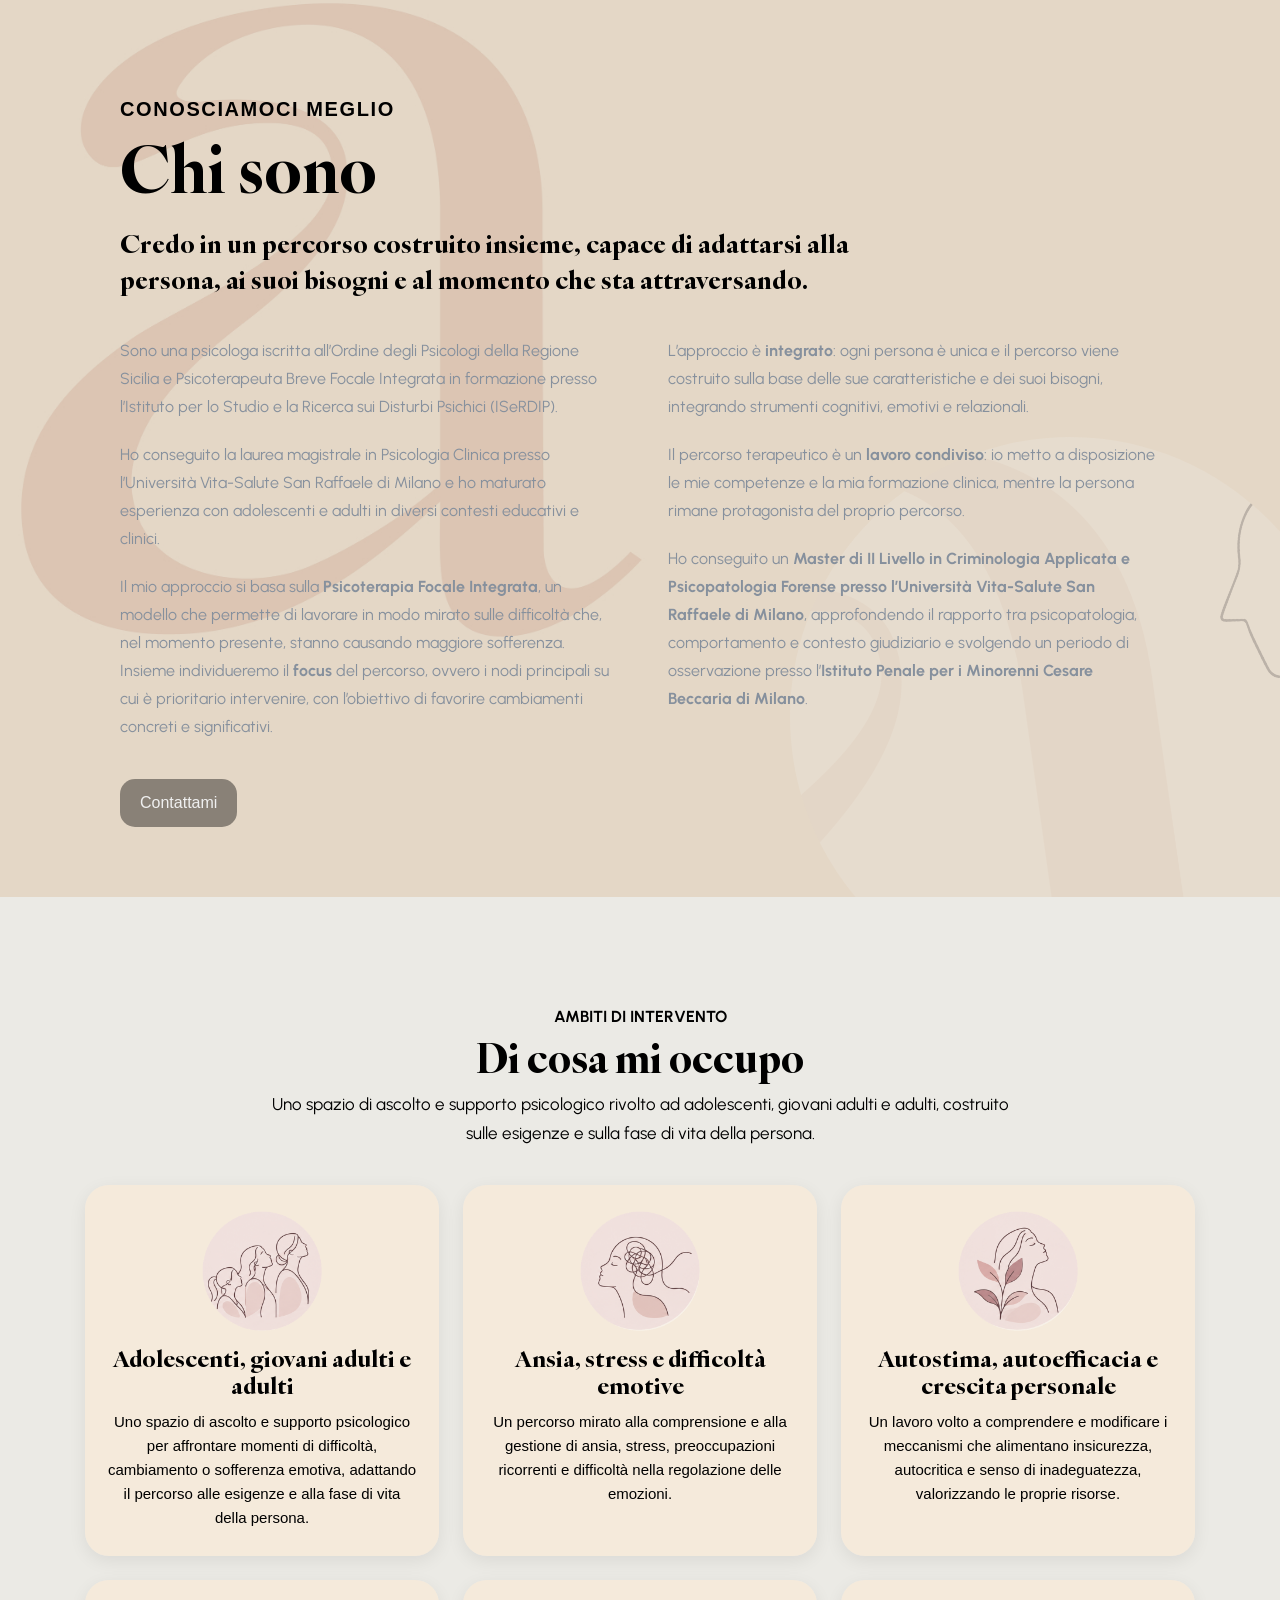
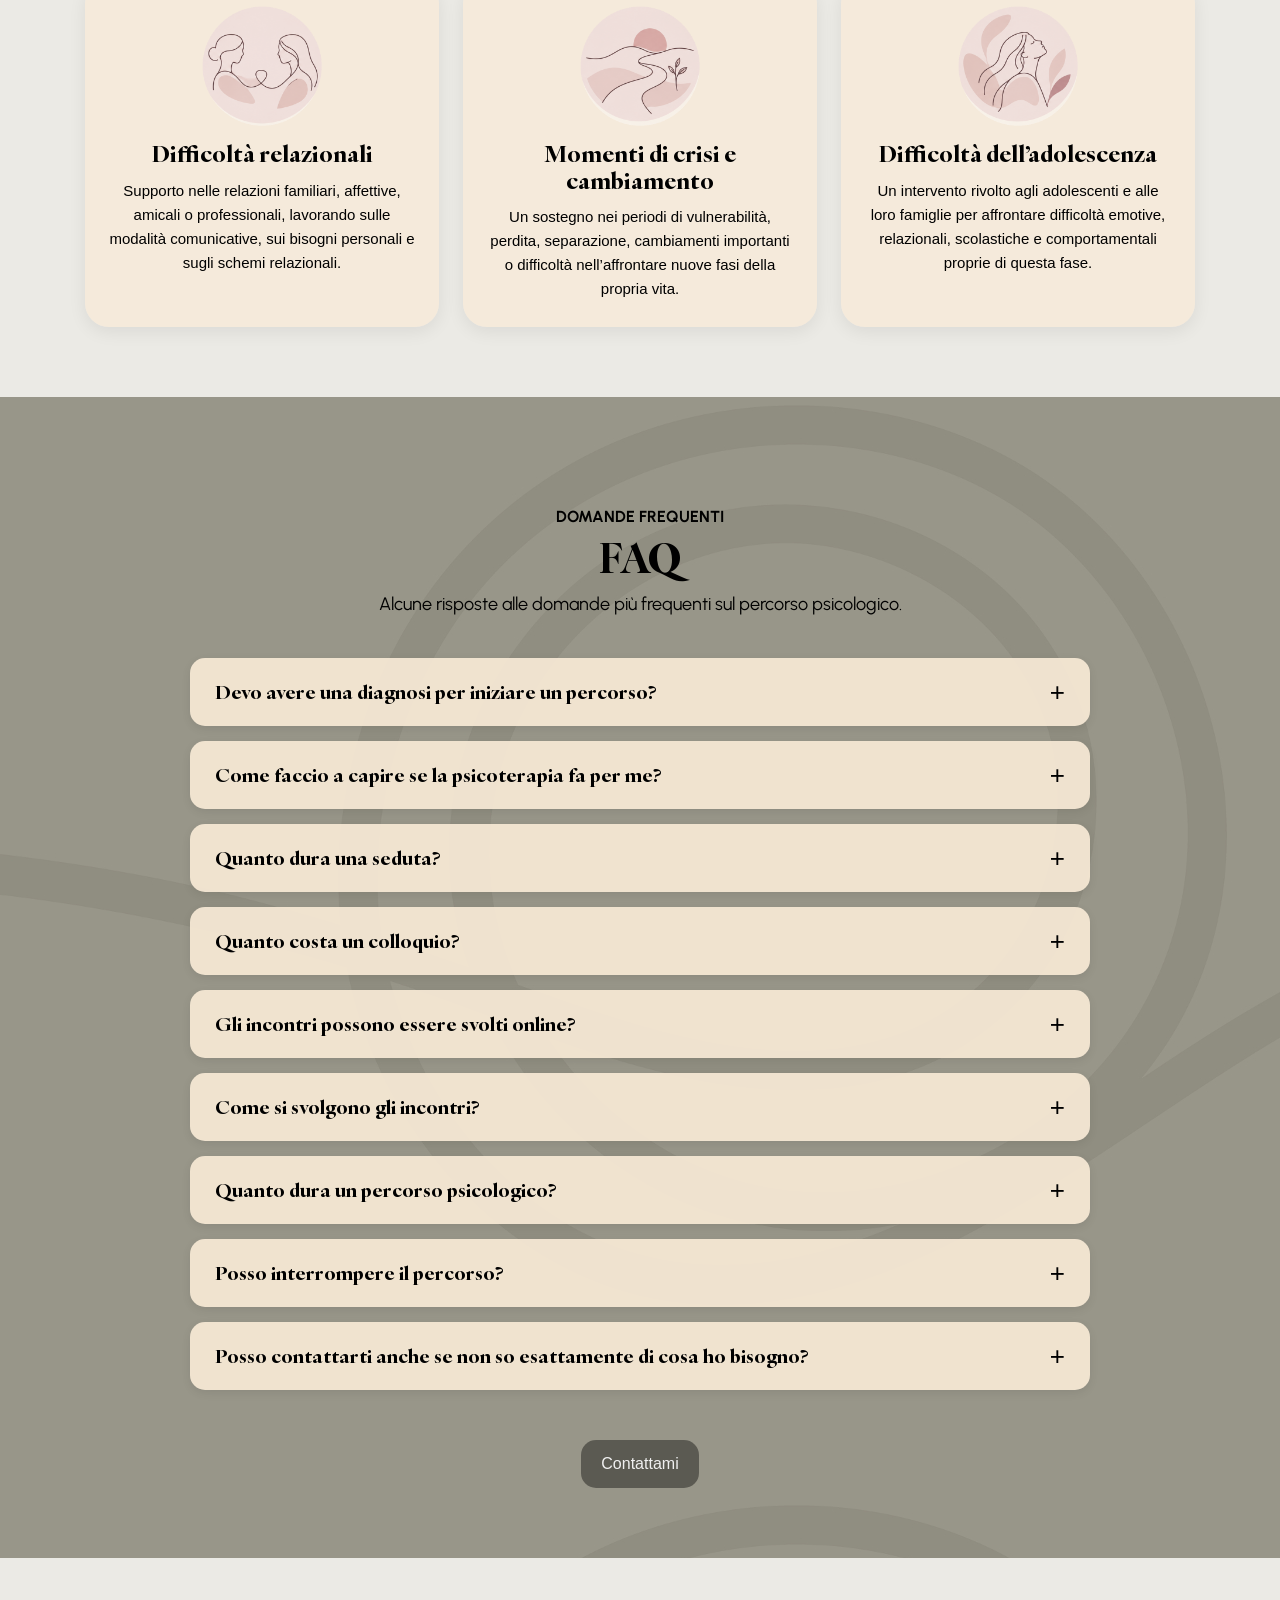
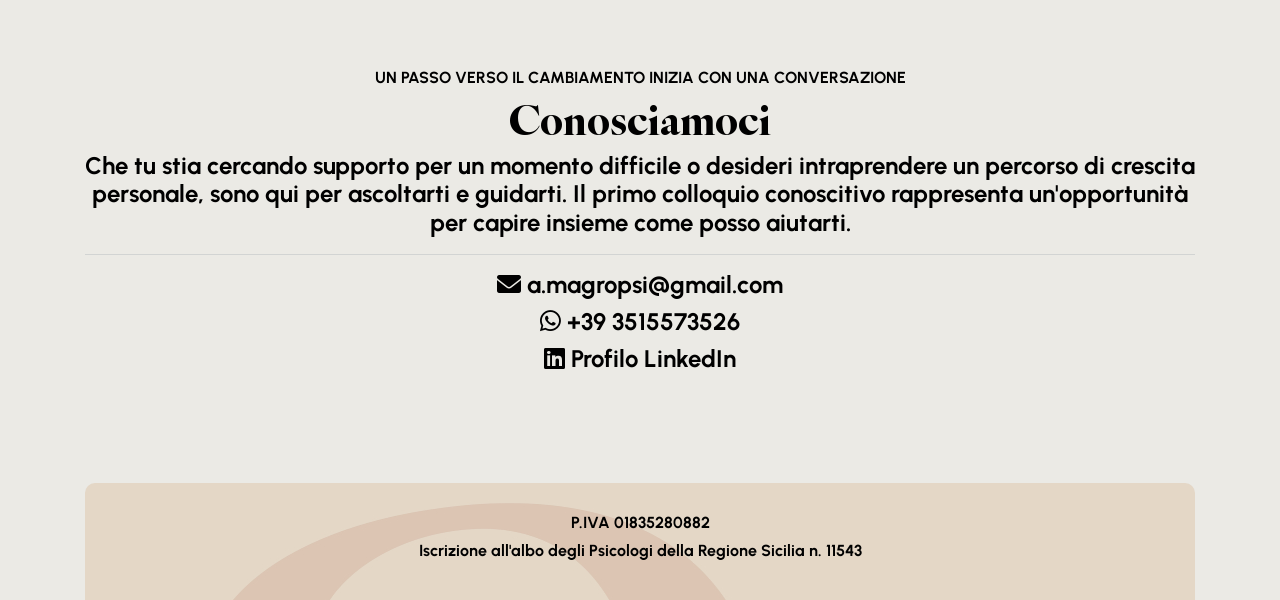
==== commit 44e2c142: "Rename index_illustrazioni.html to index.html" ====
--- a/index.html
+++ b/index.html
@@ -742,37 +742,37 @@
 
          <div class="intervention-grid wow fadeInUp">
             <div class="intervention-card">
-               <img src="assets/img/area-supporto.svg" alt="Illustrazione supporto psicologico">
+               <img src="assets/img/area-supporto-new.png" alt="Illustrazione supporto psicologico">
                <h3>Adolescenti, giovani adulti e adulti</h3>
                <p>Uno spazio di ascolto e supporto psicologico per affrontare momenti di difficoltà, cambiamento o sofferenza emotiva, adattando il percorso alle esigenze e alla fase di vita della persona.</p>
             </div>
 
             <div class="intervention-card">
-               <img src="assets/img/area-ansia.svg" alt="Illustrazione ansia e stress">
+               <img src="assets/img/area-ansia-new.png" alt="Illustrazione ansia e stress">
                <h3>Ansia, stress e difficoltà emotive</h3>
                <p>Un percorso mirato alla comprensione e alla gestione di ansia, stress, preoccupazioni ricorrenti e difficoltà nella regolazione delle emozioni.</p>
             </div>
 
             <div class="intervention-card">
-               <img src="assets/img/area-autostima.svg" alt="Illustrazione autostima e crescita personale">
+               <img src="assets/img/area-autostima-new.png" alt="Illustrazione autostima e crescita personale">
                <h3>Autostima, autoefficacia e crescita personale</h3>
                <p>Un lavoro volto a comprendere e modificare i meccanismi che alimentano insicurezza, autocritica e senso di inadeguatezza, valorizzando le proprie risorse.</p>
             </div>
 
             <div class="intervention-card">
-               <img src="assets/img/area-relazioni.svg" alt="Illustrazione difficoltà relazionali">
+               <img src="assets/img/area-relazioni-new.png" alt="Illustrazione difficoltà relazionali">
                <h3>Difficoltà relazionali</h3>
                <p>Supporto nelle relazioni familiari, affettive, amicali o professionali, lavorando sulle modalità comunicative, sui bisogni personali e sugli schemi relazionali.</p>
             </div>
 
             <div class="intervention-card">
-               <img src="assets/img/area-cambiamento.svg" alt="Illustrazione momenti di crisi e cambiamento">
+               <img src="assets/img/area-cambiamento-new.png" alt="Illustrazione momenti di crisi e cambiamento">
                <h3>Momenti di crisi e cambiamento</h3>
                <p>Un sostegno nei periodi di vulnerabilità, perdita, separazione, cambiamenti importanti o difficoltà nell’affrontare nuove fasi della propria vita.</p>
             </div>
 
             <div class="intervention-card">
-               <img src="assets/img/area-adolescenza.svg" alt="Illustrazione adolescenza">
+               <img src="assets/img/area-adolescenza-new.png" alt="Illustrazione adolescenza">
                <h3>Difficoltà dell’adolescenza</h3>
                <p>Un intervento rivolto agli adolescenti e alle loro famiglie per affrontare difficoltà emotive, relazionali, scolastiche e comportamentali proprie di questa fase.</p>
             </div>
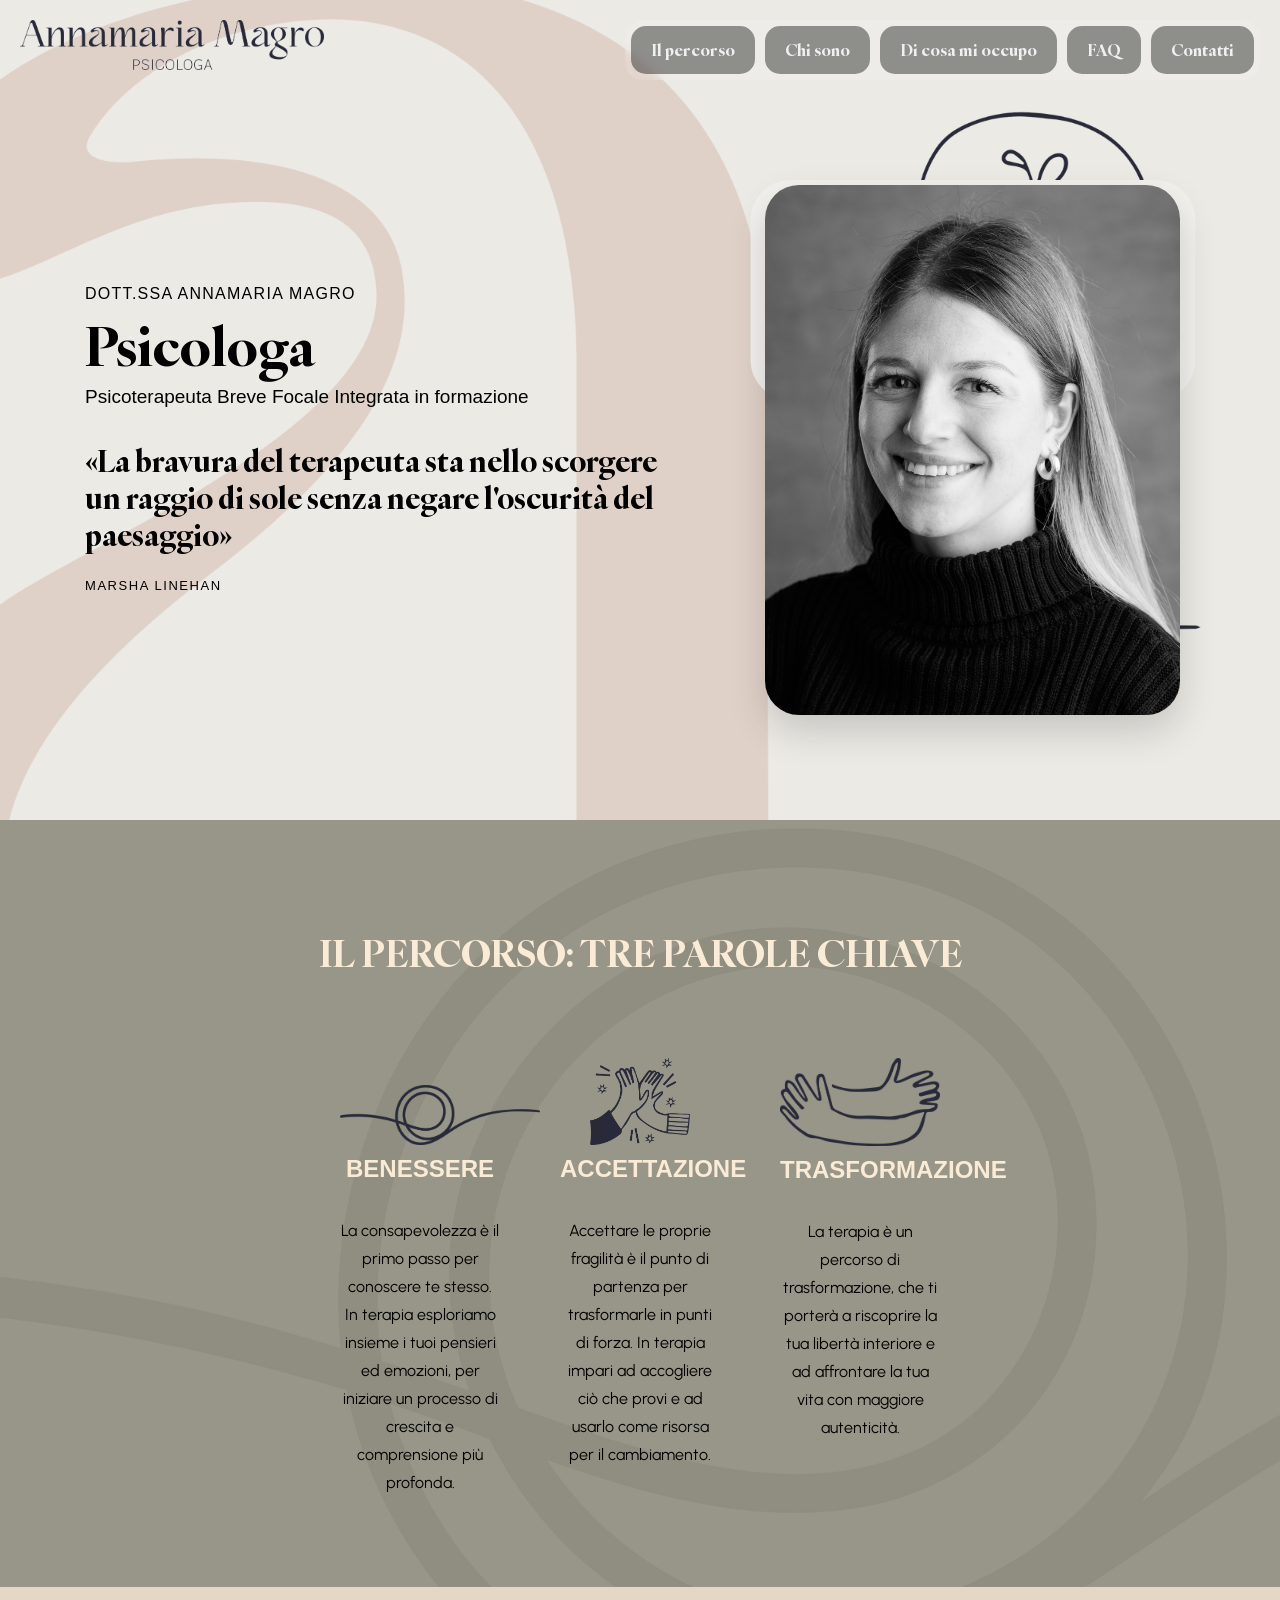
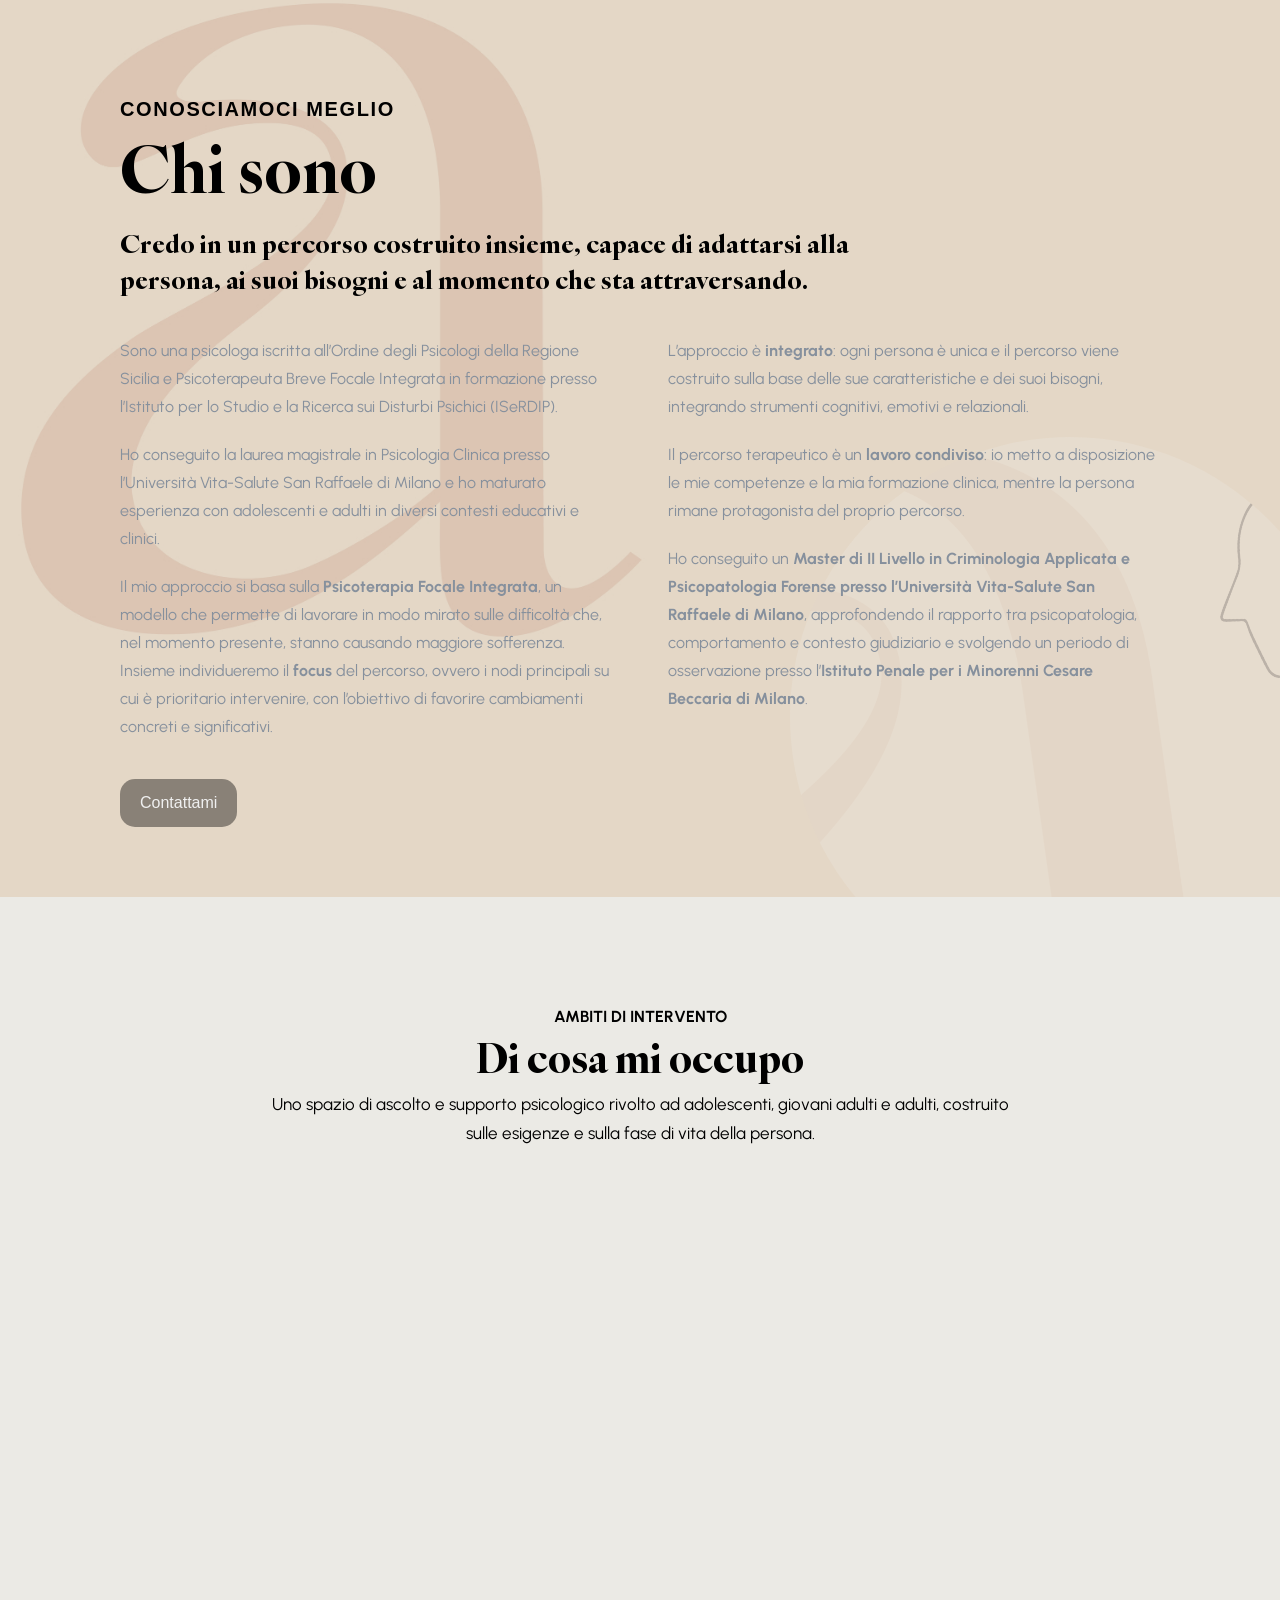
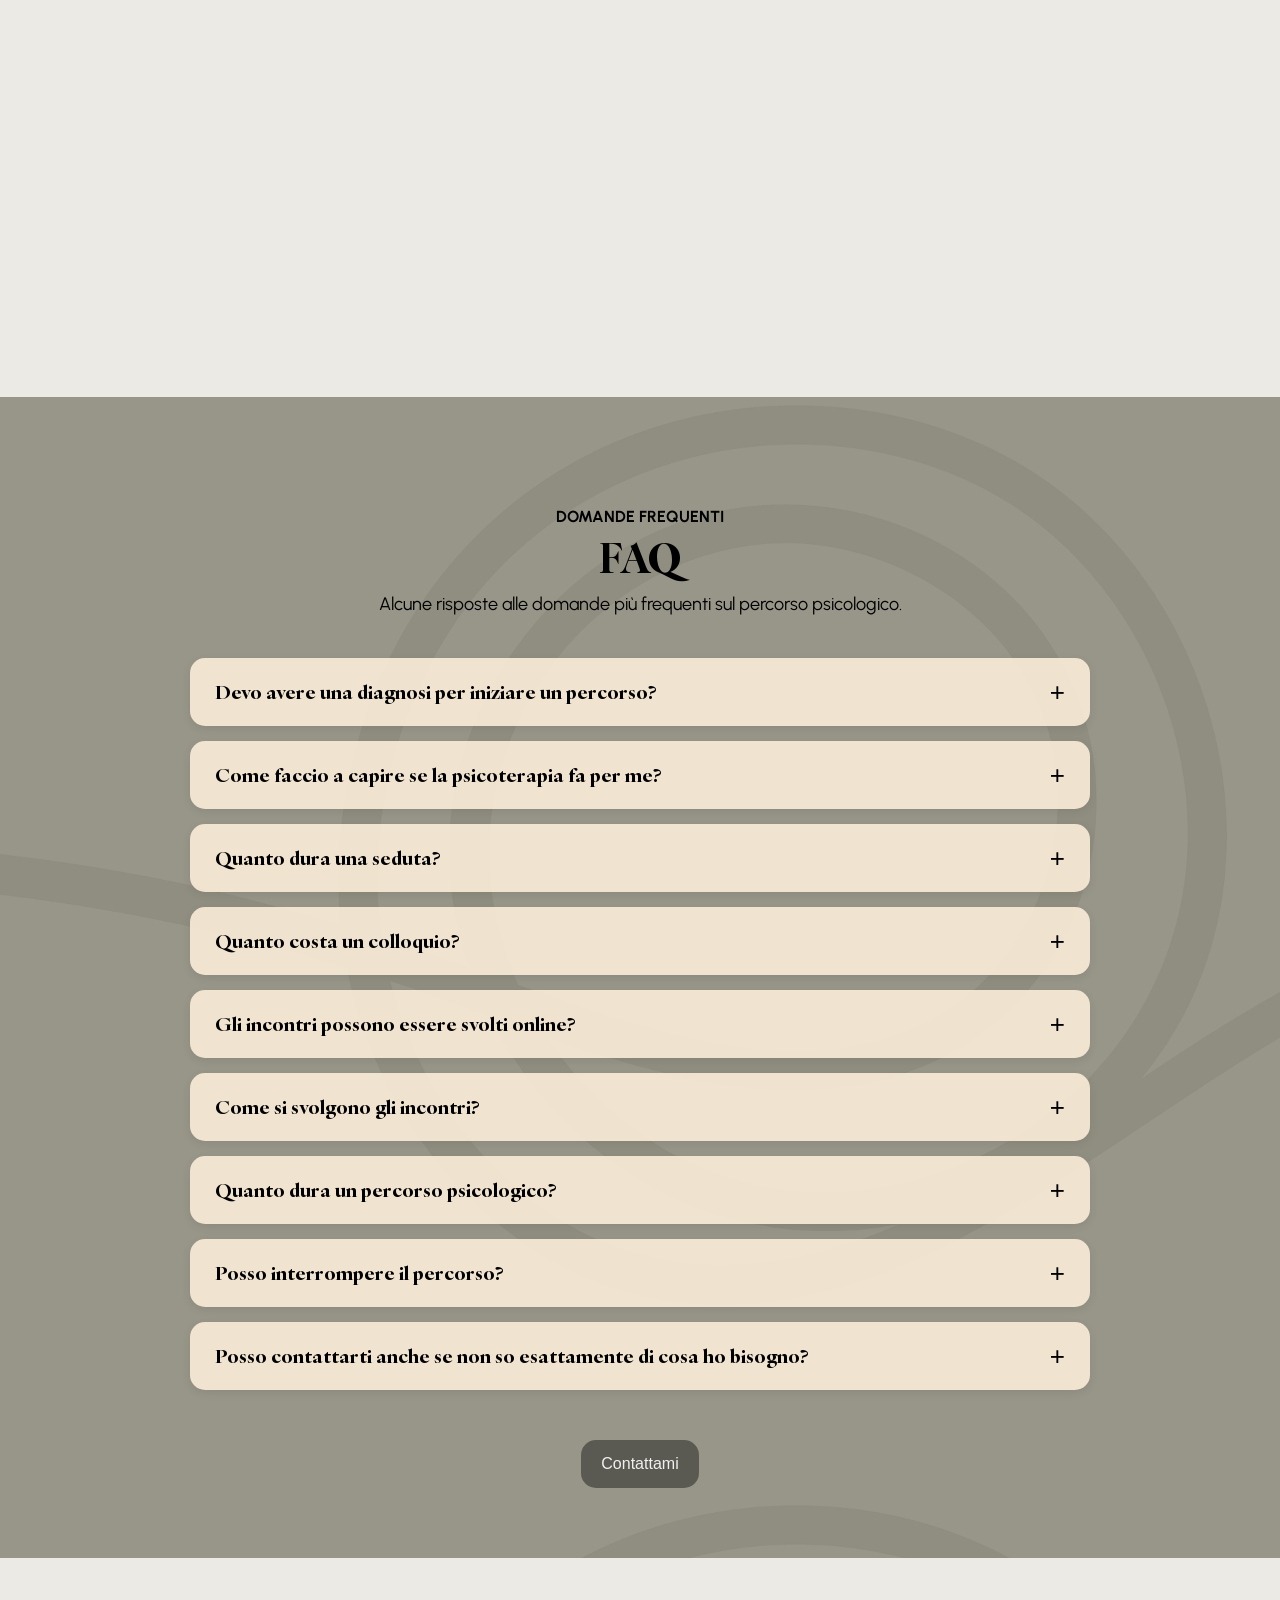
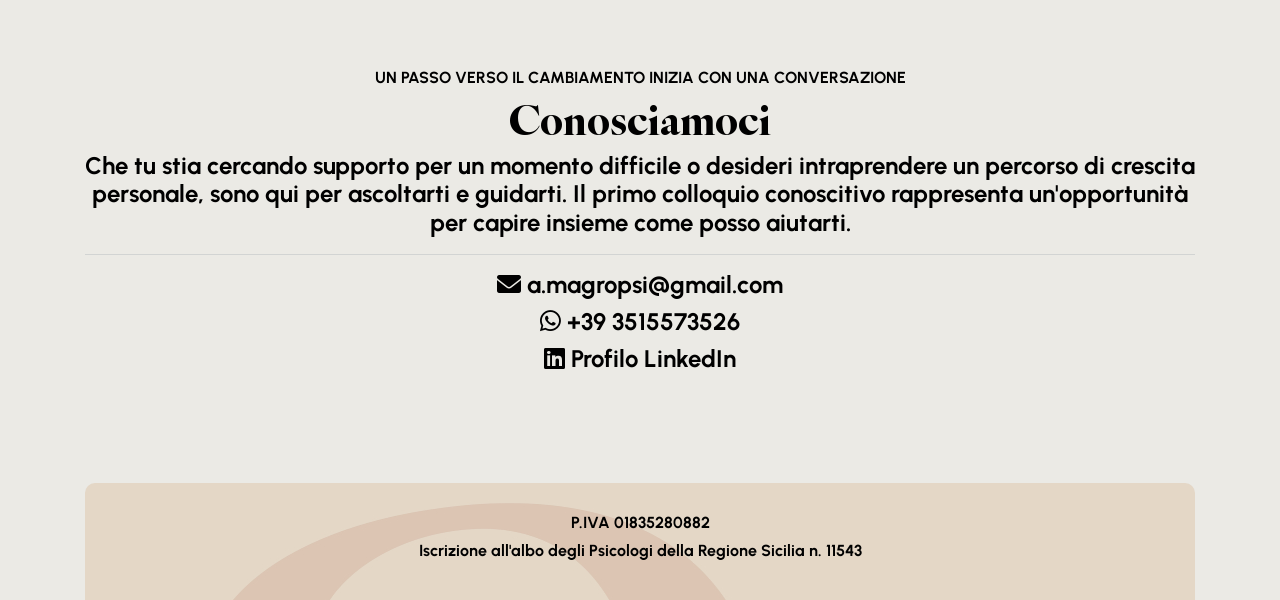
==== commit 90544b8a: "Rename index(1).html to index.html" ====
--- a/index.html
+++ b/index.html
@@ -393,7 +393,9 @@
 
 
 /* HERO HOME CON RITRATTO */
-.hero-home{min-height:712px;height:auto!important;background-size:cover;background-position:center;display:flex;align-items:center}.hero-home .container{width:100%}.hero-home-row{min-height:560px;align-items:center}.hero-home-copy{padding-top:60px;padding-bottom:40px}.hero-kicker{margin:0 0 10px;color:#000;font-family:Inter,sans-serif;font-size:16px;letter-spacing:.08em;text-transform:uppercase}.hero-name{margin:0 0 8px;color:#000;font-family:'IvyOra Display';font-size:clamp(38px,4.2vw,62px);line-height:1.05}.hero-role{margin:0 0 32px;color:#000;font-family:Inter,sans-serif;font-size:19px;line-height:1.5}.hero-quote{max-width:610px;margin:0;color:#000;font-family:'IvyOra Display';font-size:clamp(25px,2.3vw,36px);line-height:1.25}.hero-author{margin-top:18px;color:#000;font-family:Inter,sans-serif;font-size:13px;letter-spacing:.12em;text-transform:uppercase}.hero-photo-wrap{display:flex;justify-content:center;align-items:center;padding:75px 15px 35px}.hero-photo{width:min(100%,430px);height:530px;object-fit:cover;object-position:center 24%;border-radius:34px;box-shadow:0 16px 38px rgba(0,0,0,.16)}
+.hero-home{min-height:712px;height:auto!important;background-size:cover;background-position:center;display:flex;align-items:center}.hero-home .container{width:100%}.hero-home-row{min-height:560px;align-items:center}.hero-home-copy{padding-top:60px;padding-bottom:40px}.hero-kicker{margin:0 0 10px;color:#000;font-family:Inter,sans-serif;font-size:16px;letter-spacing:.08em;text-transform:uppercase}.hero-name{margin:0 0 8px;color:#000;font-family:'IvyOra Display';font-size:clamp(38px,4.2vw,62px);line-height:1.05}.hero-role{margin:0 0 32px;color:#000;font-family:Inter,sans-serif;font-size:19px;line-height:1.5}.hero-quote{max-width:610px;margin:0;color:#000;font-family:'IvyOra Display';font-size:clamp(25px,2.3vw,36px);line-height:1.25}.hero-author{margin-top:18px;color:#000;font-family:Inter,sans-serif;font-size:13px;letter-spacing:.12em;text-transform:uppercase}.hero-photo-wrap{display:flex;justify-content:center;align-items:center;padding:75px 15px 35px;position:relative}
+.hero-photo-wrap::before{content:"";position:absolute;z-index:0;top:70px;left:50%;transform:translateX(-50%);width:min(100%,520px);height:220px;background:#f2f1ed;border-radius:40px}
+.hero-photo{position:relative;z-index:1}.hero-photo{width:min(100%,430px);height:530px;object-fit:cover;object-position:center 24%;border-radius:34px;box-shadow:0 16px 38px rgba(0,0,0,.16)}
 @media(max-width:999px){.hero-home{min-height:auto;padding-top:90px}.hero-home-row{min-height:auto}.hero-home-copy{padding:35px 20px 10px;text-align:center}.hero-role{margin-bottom:24px}.hero-quote{margin-left:auto;margin-right:auto}.hero-photo-wrap{padding:20px 25px 55px}.hero-photo{width:min(100%,350px);height:430px;border-radius:28px}}
 
 
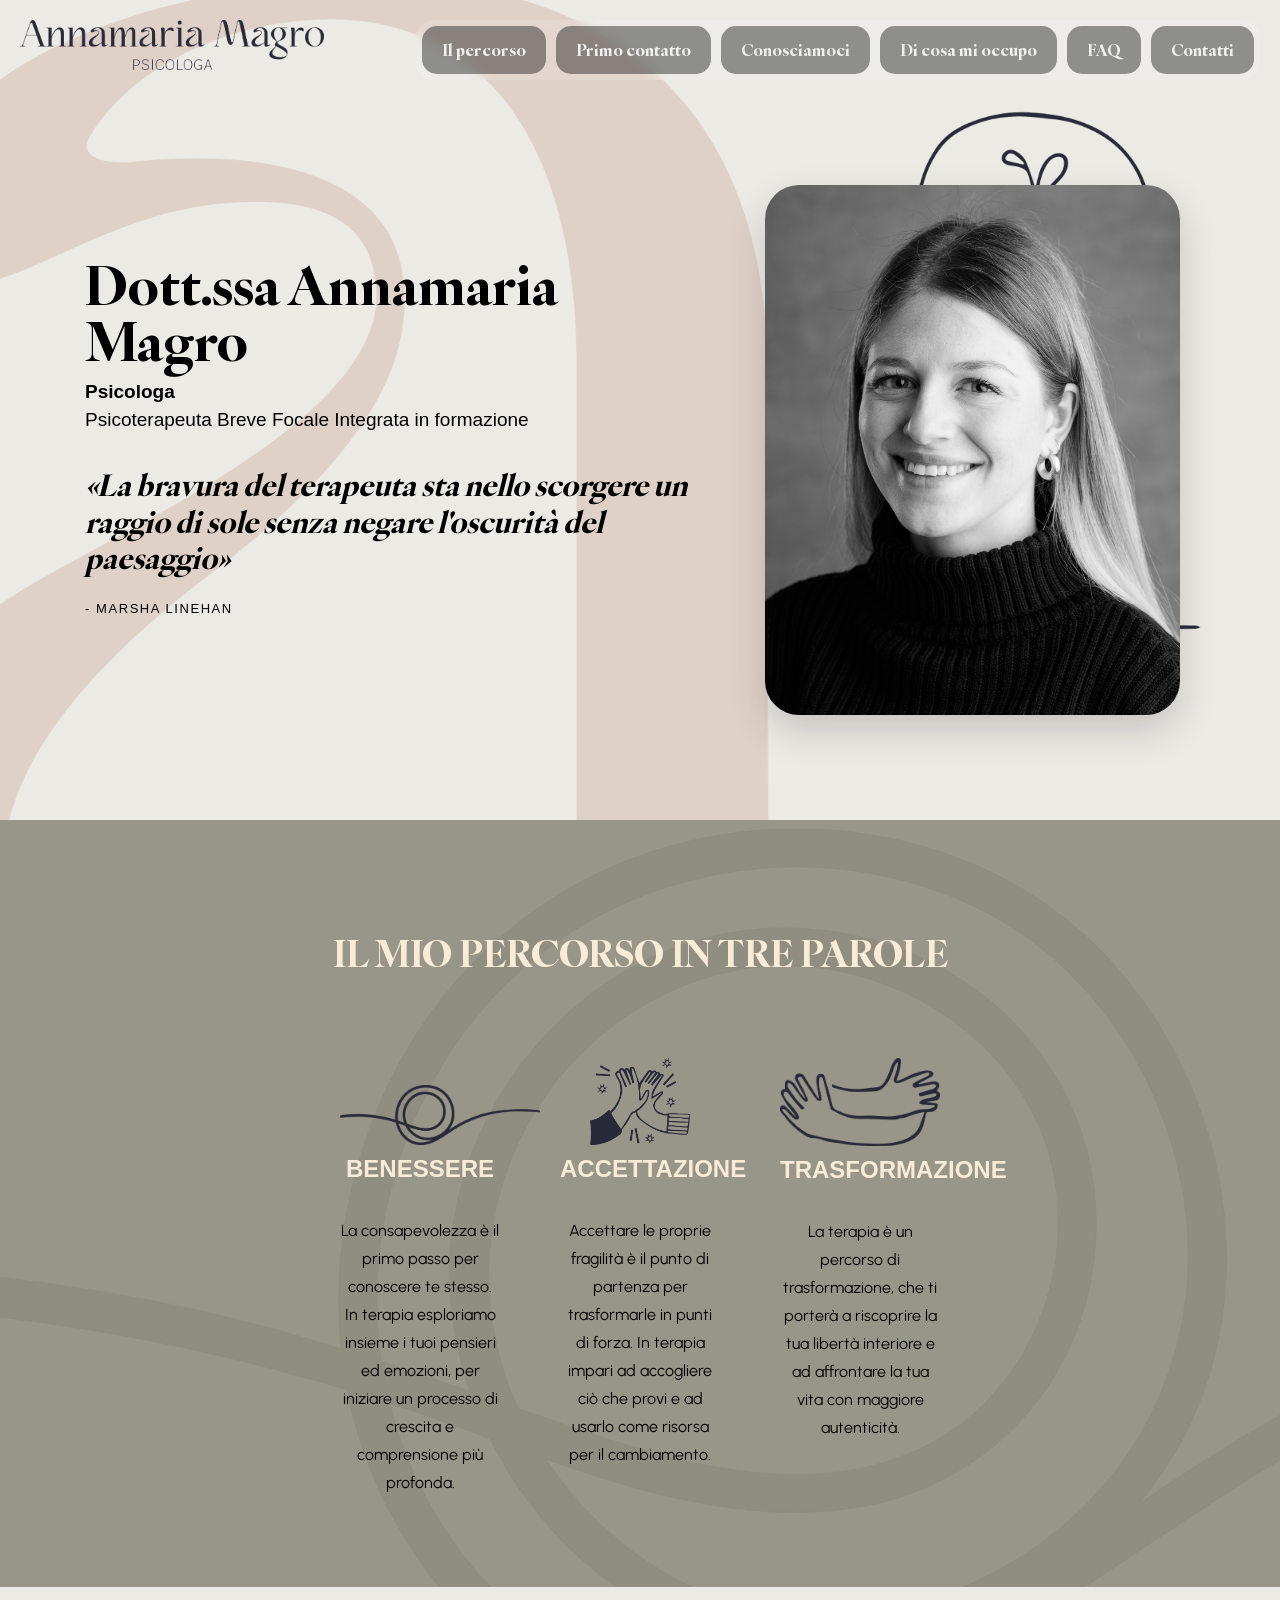
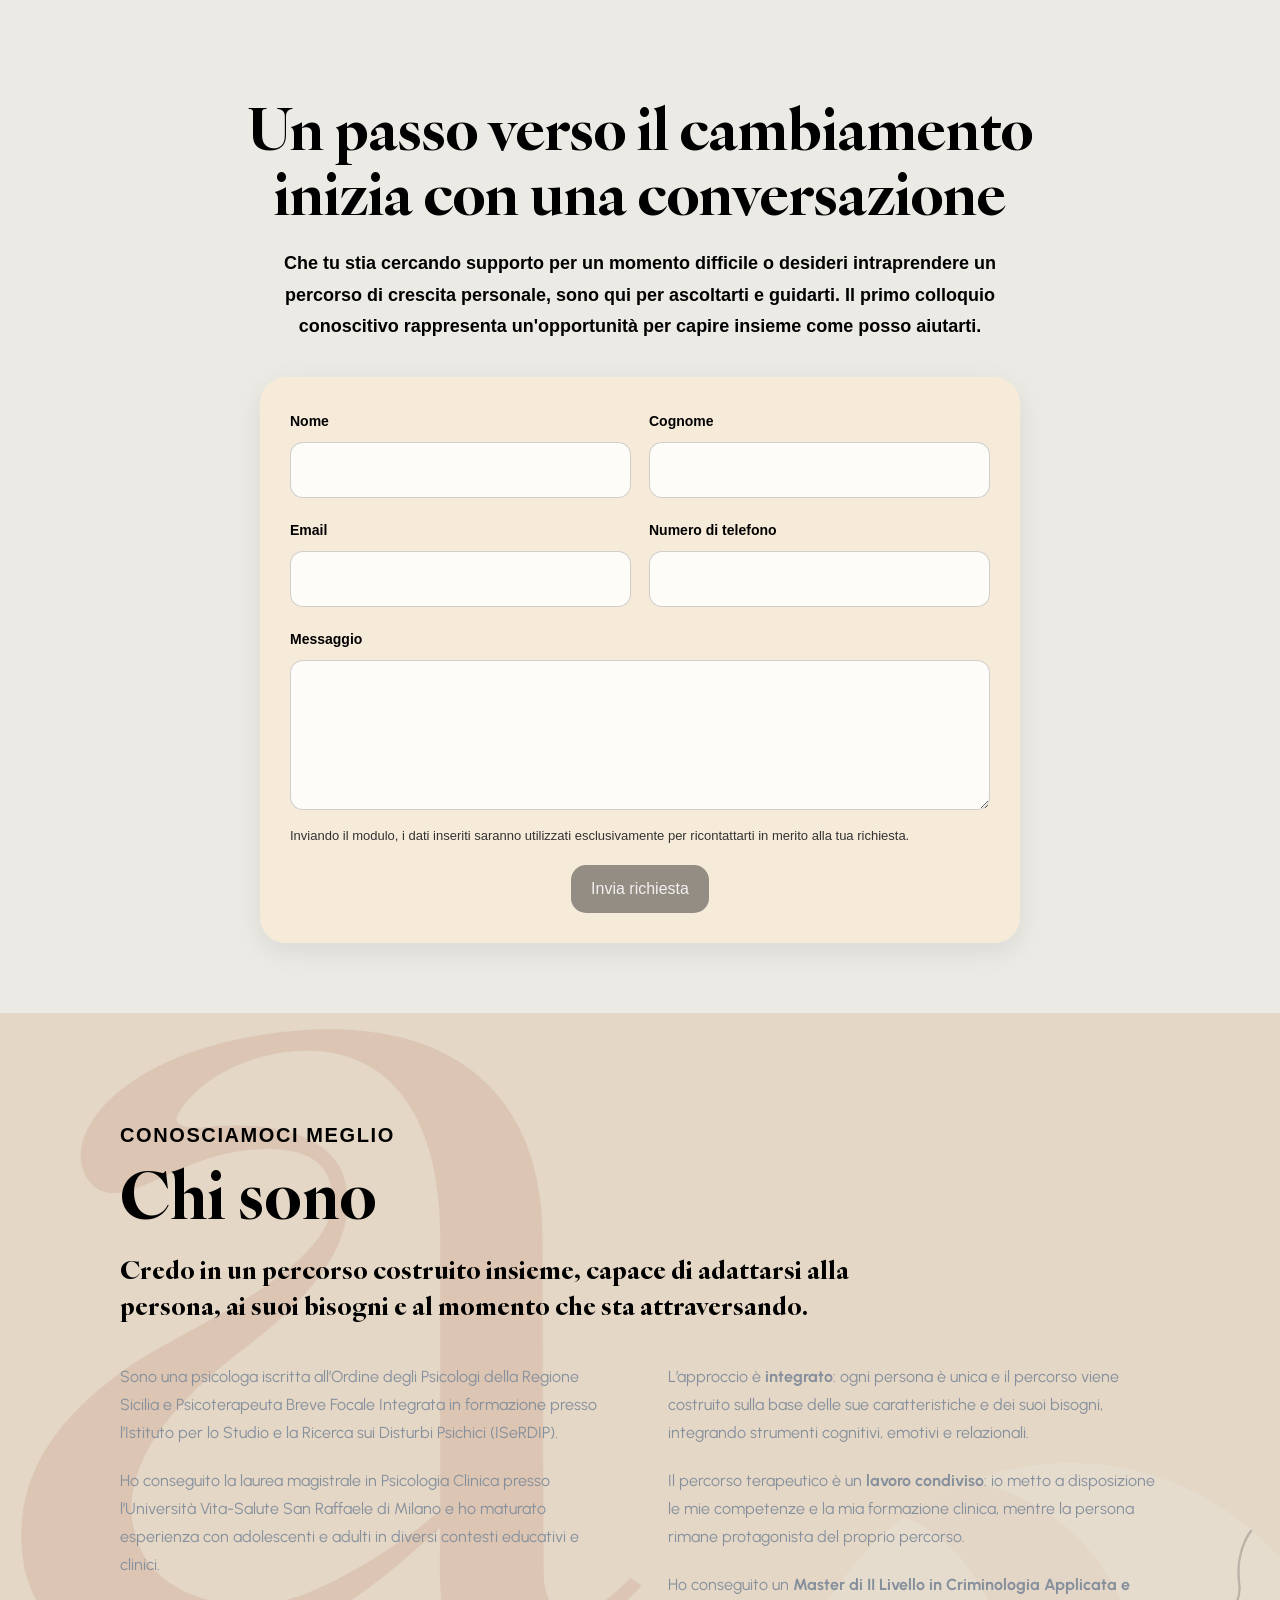
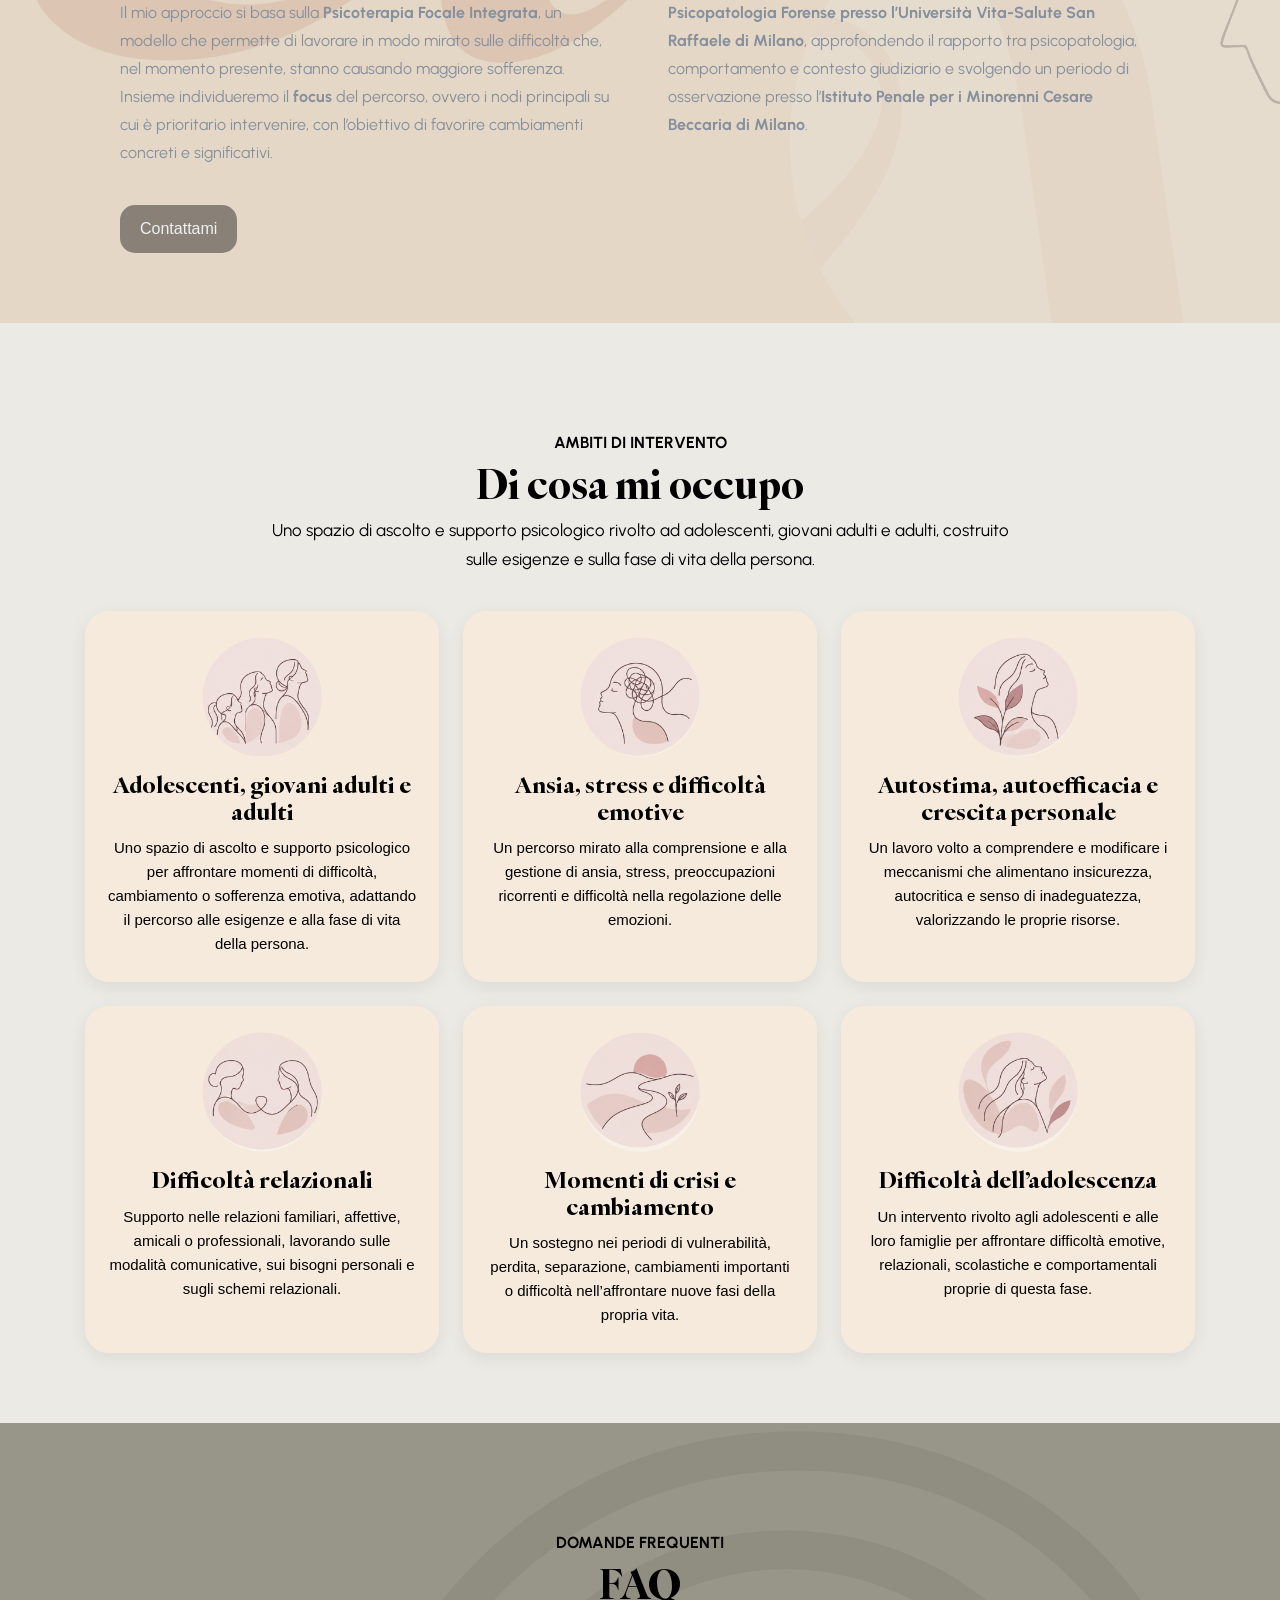
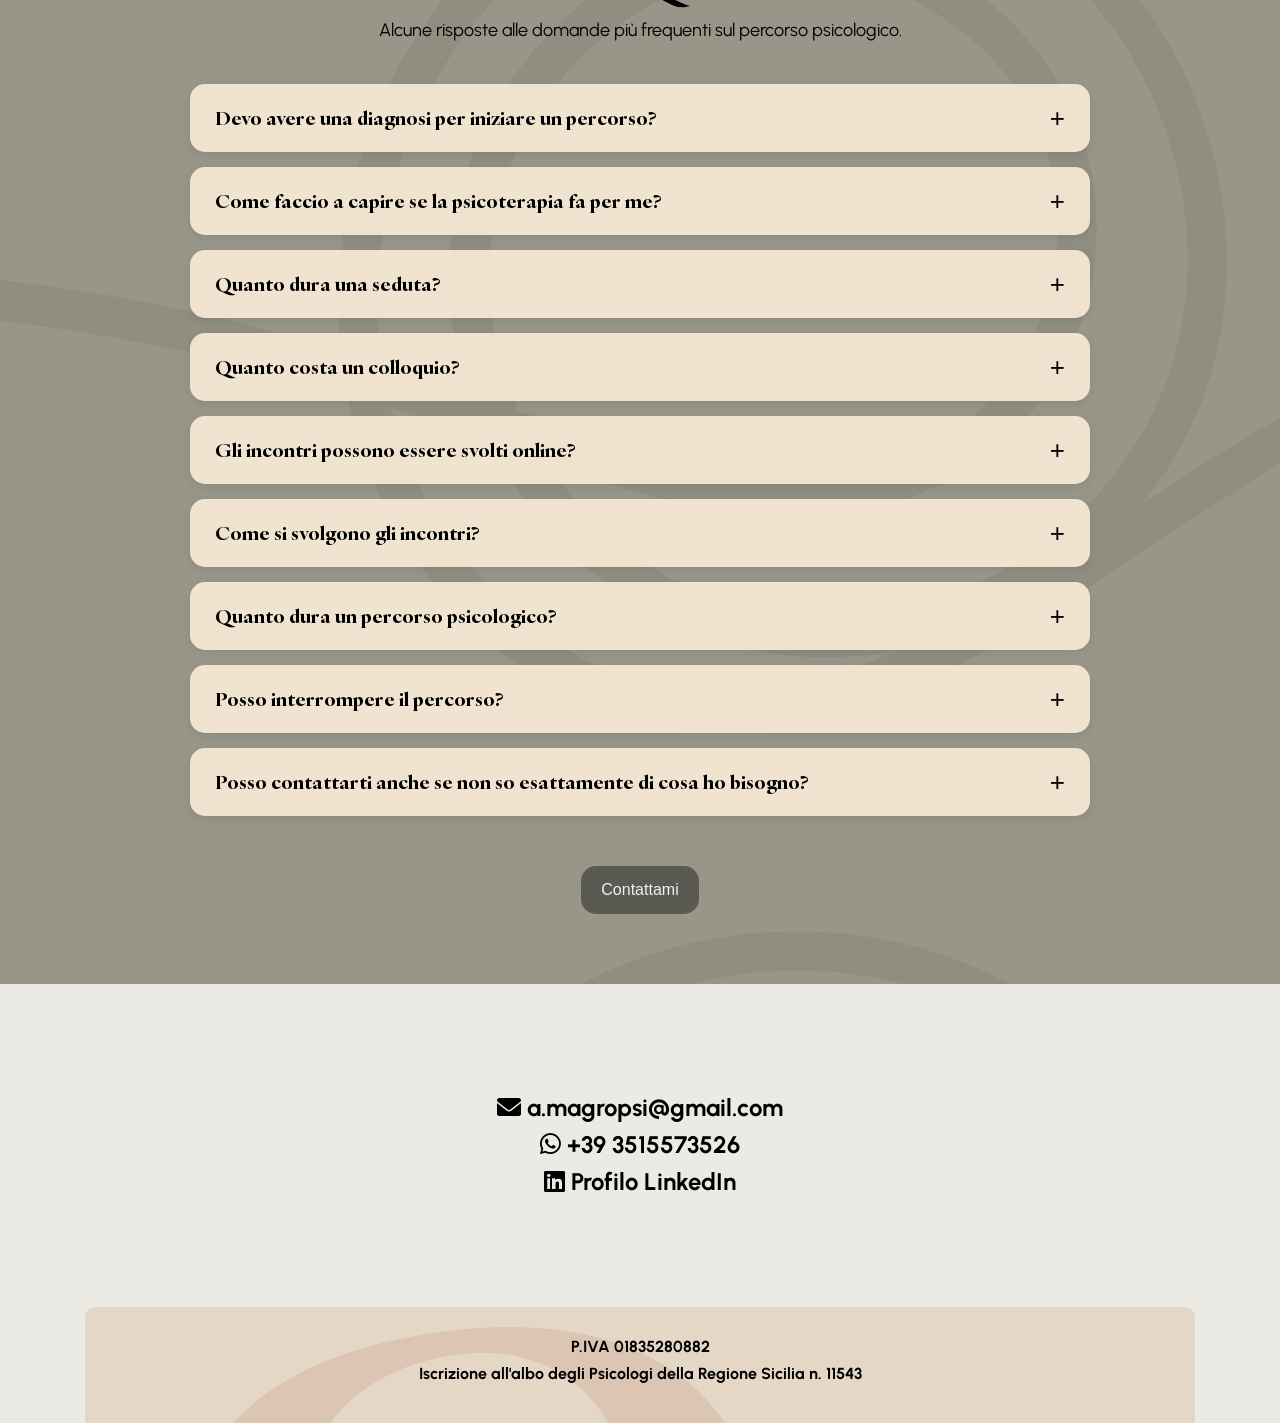
==== commit 1b553e8b: "Rename index_sito_aggiornato.html to index.html" ====
--- a/index.html
+++ b/index.html
@@ -394,7 +394,7 @@
 
 /* HERO HOME CON RITRATTO */
 .hero-home{min-height:712px;height:auto!important;background-size:cover;background-position:center;display:flex;align-items:center}.hero-home .container{width:100%}.hero-home-row{min-height:560px;align-items:center}.hero-home-copy{padding-top:60px;padding-bottom:40px}.hero-kicker{margin:0 0 10px;color:#000;font-family:Inter,sans-serif;font-size:16px;letter-spacing:.08em;text-transform:uppercase}.hero-name{margin:0 0 8px;color:#000;font-family:'IvyOra Display';font-size:clamp(38px,4.2vw,62px);line-height:1.05}.hero-role{margin:0 0 32px;color:#000;font-family:Inter,sans-serif;font-size:19px;line-height:1.5}.hero-quote{max-width:610px;margin:0;color:#000;font-family:'IvyOra Display';font-size:clamp(25px,2.3vw,36px);line-height:1.25}.hero-author{margin-top:18px;color:#000;font-family:Inter,sans-serif;font-size:13px;letter-spacing:.12em;text-transform:uppercase}.hero-photo-wrap{display:flex;justify-content:center;align-items:center;padding:75px 15px 35px;position:relative}
-.hero-photo-wrap::before{content:"";position:absolute;z-index:0;top:70px;left:50%;transform:translateX(-50%);width:min(100%,520px);height:220px;background:#f2f1ed;border-radius:40px}
+
 .hero-photo{position:relative;z-index:1}.hero-photo{width:min(100%,430px);height:530px;object-fit:cover;object-position:center 24%;border-radius:34px;box-shadow:0 16px 38px rgba(0,0,0,.16)}
 @media(max-width:999px){.hero-home{min-height:auto;padding-top:90px}.hero-home-row{min-height:auto}.hero-home-copy{padding:35px 20px 10px;text-align:center}.hero-role{margin-bottom:24px}.hero-quote{margin-left:auto;margin-right:auto}.hero-photo-wrap{padding:20px 25px 55px}.hero-photo{width:min(100%,350px);height:430px;border-radius:28px}}
 
@@ -510,6 +510,18 @@
    }
 }
 
+
+.contact-intro-section{background-image:url('assets/img/sfondo1.jpg');background-size:cover;background-position:center}
+.contact-intro-wrap{max-width:980px;margin:0 auto}.contact-intro-copy{max-width:790px;margin:0 auto 34px;text-align:center}
+.contact-intro-copy h1{color:#000;font-family:'IvyOra Display';font-size:clamp(38px,4.5vw,60px);line-height:1.12;margin-bottom:22px}
+.contact-intro-copy p{color:#000;font-family:"Inter",sans-serif;font-size:18px;line-height:1.75}
+.contact-form{max-width:760px;margin:0 auto;padding:30px;background:rgba(250,235,215,.78);border-radius:26px;box-shadow:0 8px 28px rgba(0,0,0,.08)}
+.contact-form-grid{display:grid;grid-template-columns:1fr 1fr;gap:18px}.contact-field{display:flex;flex-direction:column;gap:7px}.contact-field.full{grid-column:1/-1}
+.contact-field label{color:#000;font-family:"Inter",sans-serif;font-size:14px;font-weight:600}
+.contact-field input,.contact-field textarea{width:100%;padding:13px 15px;border:1px solid rgba(0,0,0,.18);border-radius:13px;background:rgba(255,255,255,.84);color:#000;font-family:"Inter",sans-serif;font-size:16px;outline:none}
+.contact-field textarea{min-height:150px;resize:vertical}.contact-form-note{margin:16px 0 0;color:#333;font:13px/1.5 "Inter",sans-serif}.contact-submit{margin-top:20px}
+@media(max-width:650px){.contact-form-grid{grid-template-columns:1fr}.contact-form{padding:22px 18px}.contact-intro-copy p{font-size:16px}}
+
 </style>
 
 
@@ -532,7 +544,7 @@
         HERO
    ========================== -->
 
-   <section class="oc-category-area pt-110 pb-70 hero-home" style="background-image:url('assets/img/sfondo11.png');"><div class="container"><button class="mobile-menu-toggle" type="button" onclick="toggleMobileMenu()" aria-label="Apri il menu" aria-expanded="false"><i class="fas fa-bars"></i></button><div class="buttons"><button onclick="scrollToBlock('block2')" style="font-family:'IvyOra Display';">Il percorso</button><button onclick="scrollToBlock('block3')" style="font-family:'IvyOra Display';">Chi sono</button><button onclick="scrollToBlock('block-interventi')" style="font-family:'IvyOra Display';">Di cosa mi occupo</button><button onclick="scrollToBlock('block5')" style="font-family:'IvyOra Display';">FAQ</button><button onclick="scrollToBlock('block4')" style="font-family:'IvyOra Display';">Contatti</button></div><div class="row hero-home-row"><div class="col-xl-7 col-lg-7"><div class="hero-home-copy wow fadeInUp"><p class="hero-kicker">Dott.ssa Annamaria Magro</p><h1 class="hero-name">Psicologa</h1><p class="hero-role">Psicoterapeuta Breve Focale Integrata in formazione</p><p class="hero-quote">«La bravura del terapeuta sta nello scorgere un raggio di sole senza negare l'oscurità del paesaggio»</p><div class="hero-author">Marsha Linehan</div></div></div><div class="col-xl-5 col-lg-5"><div class="hero-photo-wrap wow fadeInUp"><img src="assets/img/annamaria-home.jpg" alt="Dottoressa Annamaria Magro, psicologa" class="hero-photo"></div></div></div></div></section>
+   <section class="oc-category-area pt-110 pb-70 hero-home" style="background-image:url('assets/img/sfondo11.png');"><div class="container"><button class="mobile-menu-toggle" type="button" onclick="toggleMobileMenu()" aria-label="Apri il menu" aria-expanded="false"><i class="fas fa-bars"></i></button><div class="buttons"><button onclick="scrollToBlock('block2')" style="font-family:'IvyOra Display';">Il percorso</button><button onclick="scrollToBlock('block-contact-form')" style="font-family:'IvyOra Display';">Primo contatto</button><button onclick="scrollToBlock('block3')" style="font-family:'IvyOra Display';">Conosciamoci</button><button onclick="scrollToBlock('block-interventi')" style="font-family:'IvyOra Display';">Di cosa mi occupo</button><button onclick="scrollToBlock('block5')" style="font-family:'IvyOra Display';">FAQ</button><button onclick="scrollToBlock('block4')" style="font-family:'IvyOra Display';">Contatti</button></div><div class="row hero-home-row"><div class="col-xl-7 col-lg-7"><div class="hero-home-copy wow fadeInUp"><h1 class="hero-name">Dott.ssa Annamaria Magro</h1><p class="hero-role"><strong>Psicologa</strong><br>Psicoterapeuta Breve Focale Integrata in formazione</p><p class="hero-quote"><em>«La bravura del terapeuta sta nello scorgere un raggio di sole senza negare l'oscurità del paesaggio»</em></p><div class="hero-author">- Marsha Linehan</div></div></div><div class="col-xl-5 col-lg-5"><div class="hero-photo-wrap wow fadeInUp"><img src="assets/img/annamaria-home.jpg" alt="Dottoressa Annamaria Magro, psicologa" class="hero-photo"></div></div></div></div></section>
 
 
    <!-- =========================
@@ -556,7 +568,7 @@
                         color: #FAEBD7;
                         font-family: 'IvyOra Display';
                      ">
-                     IL PERCORSO: TRE PAROLE CHIAVE
+                     IL MIO PERCORSO IN TRE PAROLE
                   </h1>
 
                </div>
@@ -653,6 +665,31 @@
 
    </section>
 
+
+   <!-- =========================
+        NUOVO BLOCCO - PRIMO CONTATTO
+   ========================== -->
+   <section class="oc-category-area pt-110 pb-70 contact-intro-section" id="block-contact-form">
+      <div class="container"><div class="contact-intro-wrap wow fadeInUp">
+         <div class="contact-intro-copy">
+            <h1>Un passo verso il cambiamento inizia con una conversazione</h1>
+            <p><strong>Che tu stia cercando supporto per un momento difficile o desideri intraprendere un percorso di crescita personale, sono qui per ascoltarti e guidarti. Il primo colloquio conoscitivo rappresenta un'opportunità per capire insieme come posso aiutarti.</strong></p>
+         </div>
+         <form class="contact-form" action="https://formsubmit.co/a.magropsi@gmail.com" method="POST">
+            <input type="hidden" name="_subject" value="Nuova richiesta dal sito annamariamagro.it">
+            <input type="hidden" name="_captcha" value="false"><input type="text" name="_honey" style="display:none">
+            <div class="contact-form-grid">
+               <div class="contact-field"><label for="nome">Nome</label><input id="nome" name="Nome" type="text" autocomplete="given-name" required></div>
+               <div class="contact-field"><label for="cognome">Cognome</label><input id="cognome" name="Cognome" type="text" autocomplete="family-name" required></div>
+               <div class="contact-field"><label for="email">Email</label><input id="email" name="Email" type="email" autocomplete="email" required></div>
+               <div class="contact-field"><label for="telefono">Numero di telefono</label><input id="telefono" name="Telefono" type="tel" autocomplete="tel" required></div>
+               <div class="contact-field full"><label for="messaggio">Messaggio</label><textarea id="messaggio" name="Messaggio" required></textarea></div>
+            </div>
+            <p class="contact-form-note">Inviando il modulo, i dati inseriti saranno utilizzati esclusivamente per ricontattarti in merito alla tua richiesta.</p>
+            <div class="contact-submit text-center"><button type="submit">Invia richiesta</button></div>
+         </form>
+      </div></div>
+   </section>
 
    <!-- =========================
         BLOCK 3 - CHI SONO
@@ -1158,77 +1195,12 @@
         BLOCK 5 - CONTACT
    ========================== -->
 
-   <section class="oc-category-area pt-110 pb-70"
-      style="background-image: url('assets/img/sfondo1.jpg');"
-      id="block4">
-
-      <div class="container">
-
-         <div class="row wow fadeInUp">
-
-            <div class="col-lg-12">
-
-               <div class="section-title1 pos-rel text-center mb-40">
-
-                  <h5 style="color: #000000;">
-                     UN PASSO VERSO IL CAMBIAMENTO INIZIA
-                     CON UNA CONVERSAZIONE
-                  </h5>
-
-                  <h1 style="
-                     color: #000000;
-                     font-family: 'IvyOra Display';
-                  ">
-                     Conosciamoci
-                  </h1>
-
-                  <h3 style="color: #000000;">
-
-                     Che tu stia cercando supporto per un momento difficile
-                     o desideri intraprendere un percorso di crescita
-                     personale, sono qui per ascoltarti e guidarti.
-
-                     Il primo colloquio conoscitivo rappresenta
-                     un'opportunità per capire insieme come posso aiutarti.
-
-                  </h3>
-
-                  <hr>
-
-
-                  <h3 style="color: #000000;">
-                     <i class="fas fa-envelope"></i>
-                     a.magropsi@gmail.com
-                  </h3>
-
-
-                  <h3 style="color: #000000;">
-                     <i class="fab fa-whatsapp"></i>
-                     +39 3515573526
-                  </h3>
-
-
-                  <a href="https://www.linkedin.com/in/annamaria-magro-199384277/"
-                     target="_blank"
-                     rel="noopener noreferrer"
-                     style="text-decoration: none;">
-
-                     <h3 style="color: #000000;">
-                        <i class="fab fa-linkedin"></i>
-                        Profilo LinkedIn
-                     </h3>
-
-                  </a>
-
-               </div>
-
-            </div>
-
-         </div>
-
-      </div>
-
-   </section>
+   <section class="oc-category-area pt-110 pb-70" style="background-image:url('assets/img/sfondo1.jpg');" id="block4">
+<div class="container"><div class="row wow fadeInUp"><div class="col-lg-12"><div class="section-title1 pos-rel text-center mb-40">
+<h3 style="color:#000"><i class="fas fa-envelope"></i> a.magropsi@gmail.com</h3>
+<h3 style="color:#000"><i class="fab fa-whatsapp"></i> +39 3515573526</h3>
+<a href="https://www.linkedin.com/in/annamaria-magro-199384277/" target="_blank" rel="noopener noreferrer" style="text-decoration:none"><h3 style="color:#000"><i class="fab fa-linkedin"></i> Profilo LinkedIn</h3></a>
+</div></div></div></div></section>
 
 
 <!-- =========================
